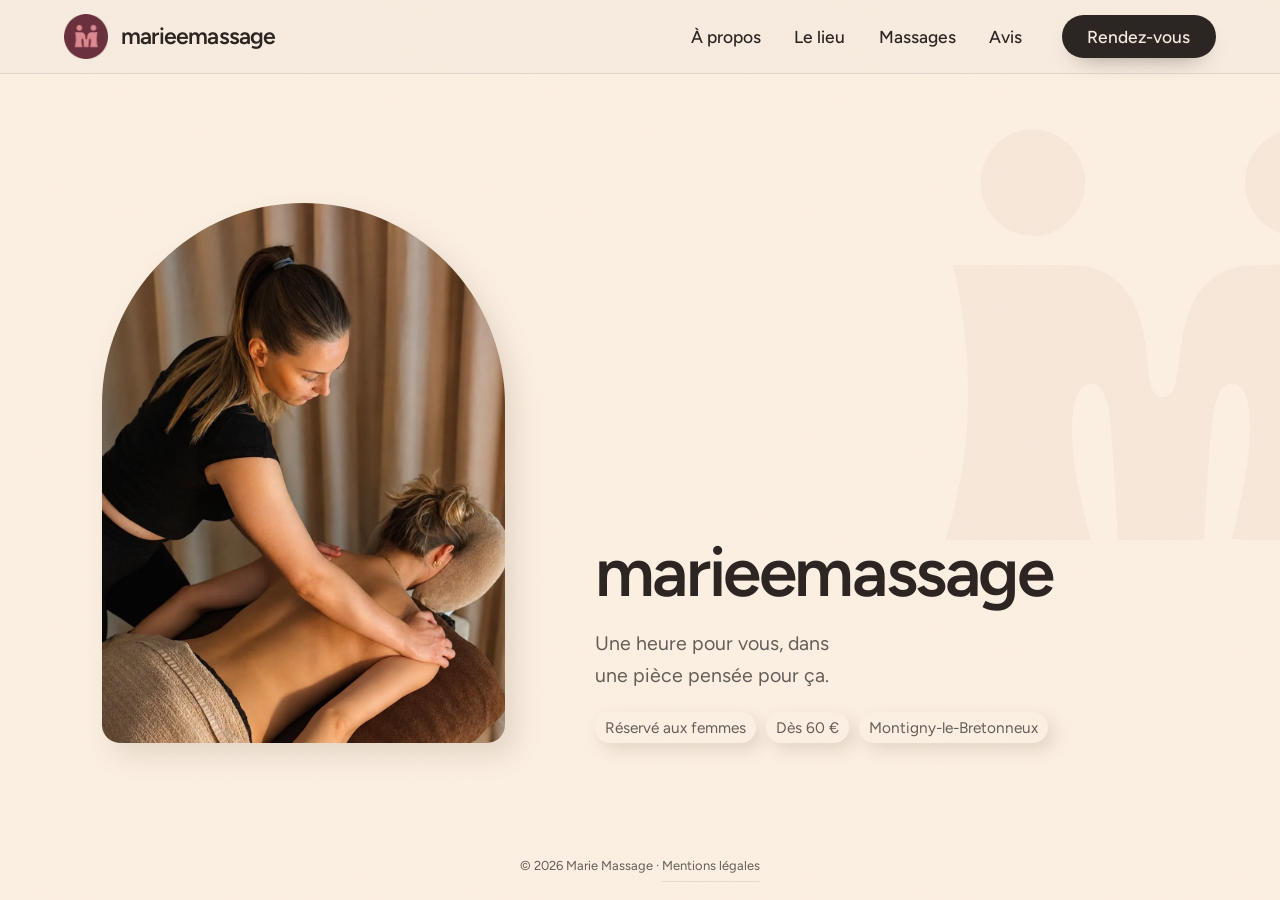
==== index.html @ 1d63ee8c "Avis : le vrai lien Google de Marie, sur la page du QR et le bouton de la page Avis Co-Authored-By: " ====
<!DOCTYPE html>
<html lang="fr">
<head>
  <meta charset="UTF-8">
  <meta name="viewport" content="width=device-width, initial-scale=1.0">
  <title>Marie Massage — Masseuse bien-être à Montigny-le-Bretonneux</title>
  <meta name="description" content="Marie Massage, masseuse bien-être à Montigny-le-Bretonneux, massages réservés aux femmes : kobido, relaxant, madérothérapie, drainage lymphatique. Réservation en ligne ou par message.">
  <link rel="canonical" href="https://sringot.github.io/per-/">

  <!-- Aperçu du lien partagé. L'adresse est réécrite à la publication
       (tools-publier.py, ligne DOMAINE). -->
  <meta property="og:type" content="website">
  <meta property="og:site_name" content="Marie Massage">
  <meta property="og:locale" content="fr_FR">
  <meta property="og:title" content="Marie Massage — Masseuse bien-être à Montigny-le-Bretonneux">
  <meta property="og:description" content="Vous accueillir, vous masser, et vous permettre de décrocher un moment.">
  <meta property="og:url" content="https://sringot.github.io/per-/">
  <meta property="og:image" content="https://sringot.github.io/per-/assets/img/partage.jpg">
  <meta property="og:image:width" content="1200">
  <meta property="og:image:height" content="630">
  <meta name="twitter:card" content="summary_large_image">

  <link rel="icon" href="assets/img/favicon.png" sizes="32x32">
  <link rel="apple-touch-icon" href="assets/img/favicon-180.png">

  <!-- Un seul fichier : Figtree est une police variable, les « trois
       graisses » livrées par Google en étaient trois copies identiques. -->
  <link rel="preload" as="font" type="font/woff2" href="assets/fonts/figtree-400-latin.woff2" crossorigin>

  <link rel="stylesheet" href="assets/css/fonts.css">
  <link rel="stylesheet" href="assets/css/v2.css">

  <script type="application/ld+json">
  {
    "@context": "https://schema.org",
    "@type": "HealthAndBeautyBusiness",
    "name": "Marie Massage",
    "description": "Masseuse bien-être à Montigny-le-Bretonneux, massages réservés aux femmes. Kobido, relaxant, madérothérapie, drainage lymphatique.",
    "url": "https://sringot.github.io/per-/",
    "image": "https://sringot.github.io/per-/assets/img/partage.jpg",
    "telephone": "+33631183481",
    "priceRange": "€€",
    "address": {
      "@type": "PostalAddress",
      "addressLocality": "Montigny-le-Bretonneux",
      "postalCode": "78180",
      "addressCountry": "FR"
    },
    "openingHoursSpecification": [{
      "@type": "OpeningHoursSpecification",
      "dayOfWeek": ["Wednesday", "Saturday"],
      "opens": "11:00",
      "closes": "18:00"
    }],
    "sameAs": ["https://www.instagram.com/marieemassage/"]
  }
  </script>
</head>
<body>

<a class="evitement" href="#bulles">Aller à la navigation</a>

<!-- ============================================================
     L'ACCUEIL — un seul écran, jamais de défilement.
     Une photo, un titre, cinq bulles. Rien d'autre.
     ============================================================ -->
<main class="scene" id="scene">

  <div class="filigrane-fond" aria-hidden="true"><span class="filigrane"></span></div>

  <!-- Le logo officiel, inséré tel quel. Le fichier livré par Marie est un
       carré blanc avec le disque au milieu : tools-logo-officiel.py le
       recadre au disque et le détoure, sinon ses angles se verraient sur le
       socle crème. -->
  <img class="logo" src="assets/img/logo-officiel.webp" alt="" width="200" height="200"
       draggable="false" fetchpriority="high" decoding="async">

  <figure class="portrait">
    <picture>
      <!-- Téléphone debout : la photo prend l'écran entier. On sert la
           découpe déjà au rapport de l'écran, sinon le navigateur rogne les
           côtés d'une image en 3/4 et n'en affiche que 62 % de la largeur —
           433 px pour 1170 pixels d'écran. Le média est le même que celui
           qui déclenche la composition plein écran dans la feuille de style :
           les deux doivent basculer ensemble. -->
      <source media="(max-width:699px) and (orientation:portrait)"
              srcset="assets/img/marie-hero-plein.webp" width="669" height="1448">
      <source media="(max-width:819px)" srcset="assets/img/marie-hero-m.webp" width="700" height="938">
      <img src="assets/img/marie-hero.webp" alt="Marie, penchée sur la table, masse le dos d'une cliente."
           width="1040" height="1394" draggable="false" fetchpriority="high" decoding="async">
    </picture>
  </figure>

  <!-- Sur téléphone, la photo occupe l'écran entier et le texte se pose
       dessus : ce voile en porte la lisibilité. Il est en deux couches —
       un flou qui calme les plis du rideau, puis un dégradé sombre qui
       fait le contraste. Sur grand écran la photo reprend son arche et le
       voile disparaît. -->
  <span class="voile" aria-hidden="true"></span>

  <!-- Le nom et la ligne d'accroche forment un bloc : ils se déplacent
       ensemble d'une composition à l'autre. La navigation, elle, est un
       emplacement de grille à part — sur téléphone elle se range en colonne
       à côté de la photo, sur écran large elle suit le nom. -->
  <div class="mot">

  <h1 class="titre">marieemassage</h1>
  <!-- Une promesse, pas une étiquette de métier : « masseuse bien-être à
       Montigny » disait ce qu'elle est, pas ce qu'on vient y chercher. Le
       métier et la ville n'ont pas disparu — ils sont juste en dessous,
       avec les deux autres faits qui décidaient d'un rendez-vous et qui
       attendaient jusqu'ici derrière un clic. -->
  <p class="accroche">Une heure pour vous, dans une pièce pensée pour ça.</p>
  <!-- Le nom de la commune est insécable : sans cela il se coupe sur son
       trait d'union (« Montigny-le- / Bretonneux »), ce qui se lit mal. -->
  <p class="faits">
    <span>Réservé aux femmes</span>
    <span>Dès 60&nbsp;€</span>
    <span class="insecable">Montigny-le-Bretonneux</span>
  </p>

  </div><!-- /.mot -->


</main>

<!-- ============================================================
     LES PANNEAUX — présents dans la page, révélés au clic.
     Ils restent dans le document pour que les moteurs les lisent ;
     `inert` les retire du clavier et des lecteurs d'écran tant
     qu'ils sont fermés.
     ============================================================ -->

<section class="panneau panneau--texture panneau--clair" id="moi" aria-labelledby="moi-t" inert>
  <button class="fermer" type="button" aria-label="Fermer">
    <svg viewBox="0 0 24 24" aria-hidden="true"><path d="m6 6 12 12M18 6 6 18"/></svg>
  </button>
  <div class="texture-fond" aria-hidden="true"></div>
  <div class="feuille">
    <div class="bloc">
      <p class="sur-titre">À propos</p>
      <h2 id="moi-t">Masser, par plaisir</h2>
    <p class="chapo">
      En parallèle de mon activité principale dans le paramédical, j'ai choisi de
      consacrer une partie de mon temps à quelque chose que j'aime particulièrement&nbsp;:
      masser.
    </p>
    <p>
      L'idée est simple&nbsp;: vous accueillir, vous masser, et vous permettre de
      décrocher un moment.
    </p>

    <p class="moi__reserve">
      <b>Massages réservés aux femmes</b>
      <span>Par une femme, pour les femmes.</span>
    </p>
    </div>

    <!-- Marie au travail. C'est la seule preuve visuelle du site qu'elle
         masse vraiment : le portrait de l'accueil montre qui elle est, pas
         ce qu'elle fait.

         L'adresse est dans `data-src`, pas dans `src` : `loading="lazy"` ne
         suffisait pas. Le panneau est fermé mais il occupe la fenêtre, donc
         le navigateur jugeait les deux images « proches de l'écran » et les
         téléchargeait — 88 Ko à l'ouverture de la page pour du contenu que
         personne n'a demandé. Le script les pose à l'ouverture du panneau. -->
    <ul class="cliches">
      <!-- Essai : le portrait posé est retiré, à la demande de Sébastien, pour
           voir la page avec la seule photo de Marie en séance. Pour le
           remettre, il suffit de rétablir cette ligne avant l'autre :
             <li><img data-src="assets/img/marie-moi.webp" width="620" height="827"
                      decoding="async" alt="Marie, dans sa pièce de massage."></li> -->
      <li><img data-src="assets/img/marie-seance-2.webp" width="620" height="827"
               decoding="async"
               alt="Marie travaille du bout des doigts le long de la colonne vertébrale."></li>
    </ul>


    <div class="bloc">
    <h3 class="bloc-h">Mon parcours</h3>
    <!-- Par ordre chronologique, comme Marie le demande : le métier d'abord,
         puis les formations par date, celle qui vient en dernier.

         Le massage relaxant : « Formation en massage relaxant aux huiles »,
         La Maison du Lotus, certificat daté du 13 juin 2024 (vu sur photo).
         Le drainage : certifié en 2026 par Nathalie Duarte. L'ancienne
         méthode n'est plus nommée nulle part, à la demande de Marie.
    -->
    <!-- Le métier d'abord, en une phrase : il n'a pas de carte, et le poser
         en tête de la liste des massages le mettait au même rang qu'une
         formation. Puis une ligne de temps où chaque formation porte la carte
         du massage qu'elle a ouvert — on comprend d'un coup d'œil qu'à chaque
         soin proposé correspond une formation suivie. -->
    <p class="parcours__metier"><b>Professionnelle du paramédical</b>, c'est mon
      métier au quotidien, et je l'exerce toujours. J'ai souhaité me former
      en plus, afin de vous proposer les massages suivants&nbsp;:</p>
    <ul class="parcours">
      <li><img class="parcours__carte" data-src="assets/img/cartes/relaxant.webp" width="600" height="1067" alt="" decoding="async"><span class="parcours__texte"><b>Massage relaxant</b><span>Aux huiles, certifiée par La Maison du Lotus en 2024</span></span></li>
      <li><img class="parcours__carte" data-src="assets/img/cartes/drainage.webp" width="600" height="1067" alt="" decoding="async"><span class="parcours__texte"><b>Drainage lymphatique</b><span>Certifiée en 2026 par Nathalie Duarte</span></span></li>
      <li><img class="parcours__carte" data-src="assets/img/cartes/kobido.webp" width="600" height="1067" alt="" decoding="async"><span class="parcours__texte"><b>Kobido</b><span>Certifiée par La Maison du Lotus en 2026</span></span></li>
      <li><img class="parcours__carte" data-src="assets/img/cartes/madero.webp" width="600" height="1067" alt="" decoding="async"><span class="parcours__texte"><b>Madérothérapie</b><span>Certifiée par La Maison du Lotus en 2026</span></span></li>
      <li class="parcours--a-venir"><img class="parcours__carte" data-src="assets/img/cartes/deep-tissus.webp" width="600" height="1067" alt="" decoding="async"><span class="parcours__texte"><b>Deep tissus</b><span>Formation prévue début 2027</span></span></li>
    </ul>

    <p class="parcours__ecole">
      La Maison du Lotus est un centre de formation aux massages bien-être
      <b>agréé FFMBE</b>, à Voisins-le-Bretonneux.
    </p>


    </div>

    <div class="bloc">
    <p class="moi__cadre">
      Je ne soigne pas&nbsp;: je détends. Mes massages sont des soins de
      bien-être, ils ne remplacent ni un kinésithérapeute ni un avis médical.
    </p>

    <p class="moi__liens">
      <a href="https://www.instagram.com/marieemassage/" rel="me noopener" target="_blank">
        @marieemassage sur Instagram
      </a>
    </p>
    </div>
  </div>
</section>

<section class="panneau panneau--texture panneau--clair" id="lieu" aria-labelledby="lieu-t" inert>
  <button class="fermer" type="button" aria-label="Fermer">
    <svg viewBox="0 0 24 24" aria-hidden="true"><path d="m6 6 12 12M18 6 6 18"/></svg>
  </button>
  <div class="texture-fond" aria-hidden="true"></div>
  <div class="feuille">
    <div class="bloc">
      <p class="sur-titre">Le lieu</p>
      <h2 id="lieu-t">Une parenthèse<br>hors du temps</h2>
    <p class="chapo">
      J'ai créé une pièce entièrement dédiée aux massages, pensée pour vous
      accueillir dans une atmosphère agréable et chaleureuse.
    </p>
    <!-- Les jours, en étiquette : c'est la question qu'on vient poser en
         ouvrant « Le lieu ». Même forme que « Réservé aux femmes » sur la
         page Moi. Marie masse deux jours par semaine, sur rendez-vous. -->
    <p class="etiquette">
      <b>Le mercredi et le samedi</b>
      <span>De 11&nbsp;h à 18&nbsp;h, sur rendez-vous.</span>
    </p>

    </div>

    <!-- Il n'y a qu'une photographie de la pièce : elle est donc carrée et
         à pleine largeur, plutôt qu'une vignette parmi d'autres — trois
         petits cadres tiennent une série, un seul se noie.

         Elle arrive après le chapô, avant le reste : c'est ce qu'on vient
         voir en ouvrant « Le lieu ».

         `data-src` et non `src` : le panneau est fermé mais occupe la
         fenêtre, et le navigateur téléchargeait les images qu'il croyait
         proches de l'écran. Le script la pose à l'ouverture. -->
    <figure class="piece">
      <img data-src="assets/img/cabinet.webp" width="1080" height="1080"
           decoding="async"
           alt="La pièce de massage : la table dressée de linge, une échelle
                de serviettes, une lampe et des lumières tamisées.">
    </figure>

    <div class="bloc">
    <p class="piece__mot">
      Un petit espace où, pendant une heure, le monde peut bien attendre un peu.
    </p>

    <!-- Les informations pratiques, même forme que « Mon parcours » sur la
         page Moi : un petit titre, puis des lignes séparées d'un filet, un
         intitulé en gras et son détail dessous. Elles étaient en liste nue
         sous une phrase centrée, et les deux ne se parlaient pas.

         Les horaires n'y sont plus : ils sont en étiquette, sous la
         présentation — c'est la première chose qu'on cherche ici. -->
    <p class="sur-titre infos__titre">Sur place</p>
    <ul class="infos">
      <li><b>Montigny-le-Bretonneux (78180)</b><span>Adresse exacte communiquée au <span class="insecable">rendez-vous</span></span></li>
      <li><b>Linge frais à chaque séance</b></li>
      <li><b>Musique &amp; lumière tamisées</b></li>
    </ul>
    </div>
  </div>
</section>

<section class="panneau" id="massages" aria-labelledby="massages-t" inert>
  <button class="fermer" type="button" aria-label="Fermer">
    <svg viewBox="0 0 24 24" aria-hidden="true"><path d="m6 6 12 12M18 6 6 18"/></svg>
  </button>
  <div class="texture-fond" aria-hidden="true"></div>
  <!-- Deux vues dans le même panneau : la planche de cartes, et la fiche
       d'un soin. On passe de l'une à l'autre sans refermer le panneau, et
       la flèche de retour ramène à la planche — c'est le geste d'un
       catalogue, pas celui d'une nouvelle page. -->
  <div class="feuille feuille--soins" data-vue="liste">
    <p class="sur-titre">Les massages</p>
    <h2 id="massages-t">Quatre soins,<br>quatre univers</h2>
    <p class="chapo">
      Parce qu'on n'a pas tous les mêmes envies ni les mêmes besoins, chacun a
      sa façon de prendre soin de vous.
    </p>

    <!-- Les cartes dessinées par Marie : une texture, un monogramme, rien
         d'autre. Le nom est ajouté par-dessus, en blanc, pour qu'il reste
         du texte — lisible par un lecteur d'écran, traduisible, net à toute
         taille. Le détail et le prix sont derrière, et `data-soin` dit quelle
         ligne du tableau les contient : aucun prix n'est écrit deux fois.

         `alt` vide : l'image ne dit rien que le nom écrit dessus ne dise
         déjà. `data-src` et non `src` : le panneau est fermé mais occupe la
         fenêtre, et le navigateur aurait chargé les cinq cartes à l'arrivée
         sur l'accueil. Le script les pose à l'ouverture de Massages. -->
    <ul class="soins">
      <li class="soin soin--kobido">
        <button class="soin__carte" type="button" data-soin="kobido" data-bandeau="assets/img/cartes/kobido-bandeau.webp" aria-label="Kobido — voir le détail et le prix">
          <img class="soin__img" data-src="assets/img/cartes/kobido.webp" width="600" height="1067"
               alt="" decoding="async">
          <span class="soin__nom">Kobido</span>
          <span class="soin__voir" aria-hidden="true">Voir</span>
        </button>
      </li>
      <li class="soin soin--relaxant">
        <button class="soin__carte" type="button" data-soin="relaxant" data-bandeau="assets/img/cartes/relaxant-bandeau.webp" aria-label="Relaxant — voir le détail et le prix">
          <img class="soin__img" data-src="assets/img/cartes/relaxant.webp" width="600" height="1067"
               alt="" decoding="async">
          <span class="soin__nom">Relaxant</span>
          <span class="soin__voir" aria-hidden="true">Voir</span>
        </button>
      </li>
      <li class="soin soin--madero">
        <button class="soin__carte" type="button" data-soin="madero" data-bandeau="assets/img/cartes/madero-bandeau.webp" aria-label="Madéro — voir le détail et le prix">
          <img class="soin__img" data-src="assets/img/cartes/madero.webp" width="600" height="1067"
               alt="" decoding="async">
          <span class="soin__nom">Madéro</span>
          <span class="soin__voir" aria-hidden="true">Voir</span>
        </button>
      </li>
      <li class="soin soin--drainage">
        <button class="soin__carte" type="button" data-soin="drainage" data-bandeau="assets/img/cartes/drainage-bandeau.webp" aria-label="Drainage — voir le détail et le prix">
          <img class="soin__img" data-src="assets/img/cartes/drainage.webp" width="600" height="1067"
               alt="" decoding="async">
          <span class="soin__nom">Drainage</span>
          <span class="soin__voir" aria-hidden="true">Voir</span>
        </button>
      </li>
      <!-- Le deep tissus arrive début 2027 : sa carte est là, grisée, mais
           ce n'est pas un bouton. Il n'a ni prix ni fiche à ouvrir, et un
           élément qui a l'air cliquable sans l'être est pire qu'une absence.
           Le jour où Marie le propose : lui donner la forme des quatre
           autres, et remettre sa ligne dans le tableau des tarifs. -->
      <li class="soin soin--deep-tissus soin--bientot">
        <div class="soin__carte">
          <img class="soin__img" data-src="assets/img/cartes/deep-tissus.webp" width="600" height="1067"
               alt="" decoding="async">
          <span class="soin__nom">Deep tissus</span>
          <span class="soin__voir">Bientôt</span>
        </div>
      </li>
    </ul>
  </div>

  <!-- Le tableau des tarifs n'est plus affiché : la fiche tarifs a été
       retirée de la page Massages. Il reste dans la page, caché, parce qu'il
       est la **source** des prix : chaque fiche de soin recopie les siens de
       sa ligne. Un tarif se change donc toujours ici, et nulle part ailleurs. -->
  <div class="tarifs-source" hidden>
      <!-- Le bloc des tarifs est un enfant à part de la feuille : celle-ci
           borne ses paragraphes à une longueur de ligne lisible, et le tableau
           s'y retrouvait à l'étroit — « 1 h 30 » et « 90 € » passaient à la
           ligne l'un sous l'autre. -->
      <div class="tarifs">
      <h3 class="bloc-h" id="tarifs-t">Les tarifs</h3>
      <!-- Le tableau plutôt que le dos des cartes : on lit des prix côte à
           côte, pas un par un. En retourner cinq pour en comparer deux, c'était
           demander de retenir un chiffre en changeant d'écran. -->
      <div class="tableau">
        <table aria-labelledby="tarifs-t">
          <thead>
            <tr>
              <th scope="col">Soin</th>
              <th scope="col">La séance</th>
              <th scope="col">En forfait</th>
            </tr>
          </thead>
          <tbody>
        <tr class="soin--kobido">
          <th scope="row"><span class="t-soin"><span class="t-soin__mot">Kobido<em class="t-soin__quoi">Lifting japonais du visage</em></span></span></th>
          <td data-col="La séance"><span class="t-l"><span class="t-l__nom">1 h</span><b class="t-l__prix">60&nbsp;€</b></span></td>
          <td data-col="En forfait"><span class="t-l t-l--vide">Pas de forfait</span></td>
        </tr>
        <!-- Descriptions écrites par Marie (septembre 2026), resserrées pour
             tenir dans la fiche. Le texte complet du drainage citait des
             effets sur la santé (immunité, fertilité, lipœdème, suites
             d'opération…) : retirés tant que ce n'est pas validé — un soin de
             bien-être ne peut pas les revendiquer. -->
        <tr class="t-desc soin--kobido" id="d-kobido" hidden>
          <td colspan="3">Inspiré du massage traditionnel japonais : des gestes rythmés, précis et enveloppants, à l'huile d'abricot, sur le visage, le cou et la nuque. Pour délasser les traits, faire du bien à la peau et s'offrir un vrai moment de détente.</td>
        </tr>
        <tr class="soin--relaxant">
          <th scope="row"><span class="t-soin"><span class="t-soin__mot">Relaxant<em class="t-soin__quoi">Massage corps complet</em></span></span></th>
          <td data-col="La séance"><span class="t-l"><span class="t-l__nom">1 h</span><b class="t-l__prix">60&nbsp;€</b></span><span class="t-l"><span class="t-l__nom">1 h 30</span><b class="t-l__prix">90&nbsp;€</b></span></td>
          <td data-col="En forfait"><span class="t-l" data-unite="60" data-lot="3" data-prix="150"><span class="t-l__nom">3&nbsp;séances&nbsp;de&nbsp;1&nbsp;h</span><b class="t-l__prix">150&nbsp;€</b><em class="t-avant"></em></span><span class="t-l" data-unite="90" data-lot="3" data-prix="240"><span class="t-l__nom">3&nbsp;séances&nbsp;de&nbsp;1&nbsp;h&nbsp;30</span><b class="t-l__prix">240&nbsp;€</b><em class="t-avant"></em></span></td>
        </tr>
        <tr class="t-desc soin--relaxant" id="d-relaxant" hidden>
          <td colspan="3">Un massage complet, du crâne aux orteils, pour lâcher prise et se détendre en profondeur. À l'huile de sésame, en mouvements lents et enveloppants, il s'adapte à vous : la pression se règle selon votre envie, plus douce ou plus appuyée.</td>
        </tr>
        <!-- Le deep tissus est retiré du tableau à la demande de Marie : la
             formation est prévue pour début 2027, elle ne le pratique pas
             encore. Sa ligne reste dans « Mon parcours », où elle annonce la
             formation à venir sans l'offrir à la réservation. Les deux lignes
             supprimées ici (le soin et sa description) sont à reprendre telles
             quelles le jour où elle le proposera. -->
        <tr class="soin--madero">
          <th scope="row"><span class="t-soin"><span class="t-soin__mot">Madéro<em class="t-soin__quoi">Soin corps remodelant</em></span></span></th>
          <td data-col="La séance"><span class="t-l"><span class="t-l__nom">1 h</span><b class="t-l__prix">70&nbsp;€</b></span></td>
          <td data-col="En forfait"><span class="t-l" data-unite="70" data-lot="5" data-prix="300"><span class="t-l__nom">5&nbsp;séances</span><b class="t-l__prix">300&nbsp;€</b><em class="t-avant"></em></span></td>
        </tr>
        <tr class="t-desc soin--madero" id="d-madero" hidden>
          <td colspan="3">Un massage aux outils en bois, dont les formes s'adaptent à chaque zone du corps. Un travail en surface, pour s'occuper de la cellulite et de la silhouette sans agresser la peau, avec une pression adaptée à votre corps.</td>
        </tr>
        <tr class="soin--drainage">
          <th scope="row"><span class="t-soin"><span class="t-soin__mot">Drainage lymphatique<em class="t-soin__quoi">Jambes légères, circulation relancée</em></span></span></th>
          <td data-col="La séance"><span class="t-l"><span class="t-l__nom">1 h</span><b class="t-l__prix">100&nbsp;€</b></span></td>
          <td data-col="En forfait"><span class="t-l" data-unite="100" data-lot="5" data-prix="450"><span class="t-l__nom">5&nbsp;séances</span><b class="t-l__prix">450&nbsp;€</b><em class="t-avant"></em></span></td>
        </tr>
        <tr class="t-desc soin--drainage" id="d-drainage" hidden>
          <td colspan="3">Un massage rythmé et précis, qui accompagne la circulation de la lymphe. Une formation qui m'a marquée : j'en ressors convaincue que le drainage lymphatique est un vrai allié. Soin de bien-être, qui ne remplace pas un suivi médical.</td>
        </tr>
          </tbody>
        </table>
      </div>
      <p class="tableau__note">Un forfait s'applique au soin choisi&nbsp;; le tarif indiqué couvre l'ensemble des séances.</p>

      </div><!-- /.tarifs -->
  </div>
  <!-- La fiche d'un soin. Une seule pour les quatre : son contenu est
       recopié depuis la ligne du tableau au moment où l'on touche une carte
       — le nom, le sous-titre, la description et les prix n'existent donc
       qu'à un seul endroit dans la page. Changer un tarif dans le tableau
       change la fiche, sans que personne ait à y penser. -->
  <article class="fiche" id="fiche" aria-labelledby="fiche-nom" hidden>
    <button class="fiche__retour" type="button">
      <svg viewBox="0 0 24 24" aria-hidden="true"><path d="M15 5 8 12l7 7"/></svg>
      <span>Tous les massages</span>
    </button>
    <!-- La carte du soin, recadrée en bandeau autour du monogramme. Son
         adresse est posée par le script, au moment où l'on touche la carte :
         une seule fiche sert les quatre soins. -->
    <div class="fiche__blason">
      <img class="fiche__img" alt="" width="900" height="506" decoding="async">
    </div>
    <h3 class="fiche__nom" id="fiche-nom"></h3>
    <p class="fiche__sous"></p>
    <p class="fiche__desc"></p>
    <div class="fiche__prix"></div>
    <button class="fiche__autres" type="button">Voir les autres massages</button>
  </article>
</section>

<section class="panneau panneau--texture panneau--clair" id="avis" aria-labelledby="avis-t" inert>
  <button class="fermer" type="button" aria-label="Fermer">
    <svg viewBox="0 0 24 24" aria-hidden="true"><path d="m6 6 12 12M18 6 6 18"/></svg>
  </button>
  <div class="texture-fond" aria-hidden="true"></div>
  <div class="feuille">
    <div class="bloc">
      <p class="sur-titre">Retours clientes</p>
      <h2 id="avis-t">Elles en parlent<br>mieux que moi</h2>

    <!-- Le résumé, sur le modèle de celui de Google : la répartition des
         notes à gauche, la moyenne à droite. Rien n'y est écrit en dur :
         les barres, la moyenne, les étoiles et le nombre se calculent à
         partir des `data-note` de la liste. Pour un nouvel avis, ajouter un
         <li data-note="…"> suffit. -->
    <div class="resume">
      <p class="resume__titre">Résumé des avis <small>Google et Treatwell</small></p>
      <ol class="resume__barres">
        <li><span class="resume__n" aria-hidden="true">5</span><span class="resume__barre" aria-hidden="true"><span data-etoiles="5"></span></span><span class="lecteur"><span data-compte="5">0</span> avis à 5 étoiles</span></li>
        <li><span class="resume__n" aria-hidden="true">4</span><span class="resume__barre" aria-hidden="true"><span data-etoiles="4"></span></span><span class="lecteur"><span data-compte="4">0</span> avis à 4 étoiles</span></li>
        <li><span class="resume__n" aria-hidden="true">3</span><span class="resume__barre" aria-hidden="true"><span data-etoiles="3"></span></span><span class="lecteur"><span data-compte="3">0</span> avis à 3 étoiles</span></li>
        <li><span class="resume__n" aria-hidden="true">2</span><span class="resume__barre" aria-hidden="true"><span data-etoiles="2"></span></span><span class="lecteur"><span data-compte="2">0</span> avis à 2 étoiles</span></li>
        <li><span class="resume__n" aria-hidden="true">1</span><span class="resume__barre" aria-hidden="true"><span data-etoiles="1"></span></span><span class="lecteur"><span data-compte="1">0</span> avis à 1 étoile</span></li>
      </ol>
      <p class="resume__note">
        <b id="note-moy">—</b>
        <span class="resume__etoiles" id="note-etoiles" aria-hidden="true"></span>
        <small>(<span id="note-nb">—</span><span class="lecteur"> avis</span>)</small>
      </p>
    </div>
    <!-- Exigée par le Code de la consommation (art. L111-7-2) pour qui
         affiche des avis : dire d'où ils viennent et comment ils sont
         choisis. -->
    <p class="avis__source">Avis de clientes recopiés mot pour mot depuis Google et Treatwell.</p>
    <!-- Même lien que la page du QR code (avis/index.html). -->
    <a class="lien-fort avis__laisser" href="https://share.google/up5Emft9bBYpCt2On"
       target="_blank" rel="noopener">Laisser un avis sur Google</a>
    </div>

    <!-- Les avis de Google et de Treatwell, recopiés mot pour mot, fautes
         comprises : un avis corrigé n'est plus tout à fait celui de la
         cliente. Seules les apostrophes sont typographiques. Le nom est réduit
         à son initiale ; Treatwell n'en donne pas. L'avis de Hanne B. est
         coupé là où Google le coupe (« Plus ») : à compléter si on a la
         suite. Dans celui de Monthe, le nom d'une méthode que Marie ne
         mentionne plus est retiré, et la coupure marquée « […] ». Treatwell en a d'autres (« Voir plus d'avis ») : à ajouter
         au même format. -->
    <ul class="avis" id="avis-liste">
      <li data-note="5">
        <span class="avis__etoiles" role="img" aria-label="5 étoiles sur 5">★★★★★</span>
        <q>Marie est une masseuse exceptionnelle, empathique et bienveillante, elle nous enveloppe d’un toucher à la fois relaxant et réconfortant. Je recommande à 200 %<br>Personnellement je l’ai adopté 💗</q>
        <cite><b>Catherine T.</b> · sur Google</cite>
      </li>
      <li data-note="5">
        <span class="avis__etoiles" role="img" aria-label="5 étoiles sur 5">★★★★★</span>
        <q>Grand merci à Marie, un massage au top ! 1h30 de bonheur. Professionnelle et bienveillante, elle veille à tout pour que vous passiez un agréable moment. N’hésitez pas vous ne serez pas déçu.</q>
        <cite><b>Marjorie</b> · Massage relaxant · sur Treatwell</cite>
      </li>
      <li data-note="5">
        <span class="avis__etoiles" role="img" aria-label="5 étoiles sur 5">★★★★★</span>
        <q>Première fois chez Marie et je ne regrette pas ! Marie est accueillante et tres gentille, ambiance agréable et table de massage chauffante (parfait pour l’hiver qui arrive !). Massage Kobido sensationnel que je recommande vivement, axé aussi sur la détente que j’ai vraiment apprécié 😊 Bref j y retournerai et je recommande à 100%</q>
        <cite><b>Alexandra</b> · Kobido · sur Treatwell</cite>
      </li>
      <li data-note="5">
        <span class="avis__etoiles" role="img" aria-label="5 étoiles sur 5">★★★★★</span>
        <q>Je fais des massages chez Marie depuis un an, c’est un plaisir que je m’octroie, un moment de détente pour moi. Marie sait me soulager aux endroits nécessaires, chaque séance est différente, personnalisée, j’en sors sur un petit nuage […]</q>
        <cite><b>Hanne B.</b> · sur Google</cite>
      </li>
      <li data-note="5">
        <span class="avis__etoiles" role="img" aria-label="5 étoiles sur 5">★★★★★</span>
        <q>J’ai pris rendez vous car je fais pas mal de rétention d’eau. Marie a su m’expliquer les bienfaits de sa méthode […] Je ne connaissais que la méthode Renatta et j’ai été agréablement surprise du résultats sur mes jambes. Merci Marie, à très vite</q>
        <cite><b>Monthe</b> · Drainage lymphatique · sur Treatwell</cite>
      </li>
      <li data-note="5">
        <span class="avis__etoiles" role="img" aria-label="5 étoiles sur 5">★★★★★</span>
        <q>Merci Marie pour ce massage relaxant et cet accueil chaleureux. Super moment de bien-être, je reviendrai sans hésiter !</q>
        <cite><b>Pauline T.</b> · sur Google</cite>
      </li>
      <li data-note="5">
        <span class="avis__etoiles" role="img" aria-label="5 étoiles sur 5">★★★★★</span>
        <q>Ma fille a adoré le massage et est ressortie apaisée, toute zen Marie est toujours aussi attentionnée Allez y !!!</q>
        <cite><b>Alexandra</b> · Massage du dos, des épaules et du cou · sur Treatwell</cite>
      </li>
      <li data-note="5">
        <span class="avis__etoiles" role="img" aria-label="5 étoiles sur 5">★★★★★</span>
        <q>Première fois que Marie me masse et franchement 10/10 je vous conseille de tester ! en tt cas pour ma part je reviendrais</q>
        <cite><b>Audrey C.</b> · sur Google</cite>
      </li>
      <li data-note="5">
        <span class="avis__etoiles" role="img" aria-label="5 étoiles sur 5">★★★★★</span>
        <q>Toujours aussi bien accueillie par Marie qui est très à l’écoute et bienveillante. Deuxième soin Kobido 😊, toujours aussi agréable ! Le massage du dos était top ! Je suis arrivée avec de douloureuses contractures du au stress et Marie a fait des miracles 🤩</q>
        <cite><b>Alexandra</b> · Kobido · sur Treatwell</cite>
      </li>
    </ul>
  </div>
</section>

<section class="panneau panneau--texture panneau--clair" id="rdv" aria-labelledby="rdv-t" inert>
  <button class="fermer" type="button" aria-label="Fermer">
    <svg viewBox="0 0 24 24" aria-hidden="true"><path d="m6 6 12 12M18 6 6 18"/></svg>
  </button>
  <div class="texture-fond" aria-hidden="true"></div>
  <div class="feuille feuille--rdv">
    <div class="bloc">
      <p class="sur-titre">Rendez-vous</p>
      <h2 id="rdv-t">Réserver,<br>en trois temps</h2>
    </div>

    <!-- Les trois temps d'une réservation, sur une ligne comme le parcours de
         la page Moi : quelqu'un qui découvre Marie sait ce qui l'attend avant
         d'avoir à choisir un bouton. Les boutons viennent ensuite, ensemble. -->
    <ol class="etapes">
      <li>
        <span class="etapes__n" aria-hidden="true">1</span>
        <span class="etapes__texte"><b>Choisissez votre massage</b>
          <span>Kobido, relaxant, madéro ou drainage.
            <a class="lien-fort" href="#massages" data-rubrique="massages">Voir les massages</a></span></span>
      </li>
      <li>
        <span class="etapes__n" aria-hidden="true">2</span>
        <span class="etapes__texte"><b>Prenez votre créneau</b>
          <span>Le mercredi ou le samedi, entre <span class="insecable">11&nbsp;h et 18&nbsp;h</span>&nbsp;: en ligne, ou par message.</span></span>
      </li>
      <li>
        <span class="etapes__n" aria-hidden="true">3</span>
        <span class="etapes__texte"><b>Recevez l'adresse</b>
          <span>À Montigny-le-Bretonneux&nbsp;: l'adresse exacte vous est communiquée au <span class="insecable">rendez-vous</span>.</span></span>
      </li>
    </ol>

    <!-- Deux boutons, comme demandé : réserver en ligne et envoyer un
         message. Le numéro reste écrit en dessous, pour qui veut appeler. -->
    <div class="reserver">
      <!-- Lien fourni par Marie. `target="_blank"` : le planning Treatwell
           est un parcours de réservation à lui seul, on ne quitte pas le
           site en plein milieu pour y entrer. `rel="noopener"` va avec. -->
      <a class="reserver__btn reserver__btn--plein" href="https://widget.treatwell.fr/salon/marieemassge/"
         target="_blank" rel="noopener">Réserver en ligne
        <svg viewBox="0 0 24 24" aria-hidden="true"><path d="M7 17 17 7M9 7h8v8"/></svg></a>
      <a class="reserver__btn" href="sms:+33631183481" data-secours="secours-sms">Envoyer un message</a>
      <!-- Si l'appareil n'ouvre pas les messages — un ordinateur, l'aperçu
           d'une application qui bloque ces liens —, le bouton ne doit pas
           avoir l'air cassé : le numéro apparaît ici, prêt à copier. -->
      <p class="reserver__secours" id="secours-sms" role="status" hidden>
        Les messages ne se sont pas ouverts sur cet appareil. Écrivez au
        <b>06&nbsp;31&nbsp;18&nbsp;34&nbsp;81</b>
        <button class="reserver__copier" type="button" data-copie="06 31 18 34 81">Copier le numéro</button>
      </p>
      <!-- Formulée à la première personne, comme Marie l'a demandée : ce
           n'est pas un horaire d'ouverture mais le moment où elle répond.
           L'adresse contact@mariemassage.fr reste retirée : Marie ne l'a pas
           reconnue, et une boîte que personne ne relève avale les messages. -->
      <p class="reserver__mot">Au <a href="tel:+33631183481">06&nbsp;31&nbsp;18&nbsp;34&nbsp;81</a>,
        je réponds dès que je suis disponible.
        Et sur Instagram, <a class="lien-fort" href="https://www.instagram.com/marieemassage/"
        target="_blank" rel="noopener">@marieemassage</a>.</p>
    </div>
  </div>
</section>

<!-- La distinction entre soin de bien-être et acte de kinésithérapie n'a
     pas disparu du site : elle est écrite en entier dans les mentions
     légales, dont le lien est juste ici. Elle a seulement quitté l'accueil,
     où elle pesait deux lignes sous les bulles. -->
<!-- ============================================================
     LA BARRE DE NAVIGATION

     Elle est **hors de `.scene`** à dessein. L'ouverture d'un panneau rend
     le fond inerte — c'est ce qui empêche la tabulation d'en sortir — et la
     barre, qui vivait dedans, devenait injoignable avec lui : il fallait
     refermer pour changer de rubrique. Posée ici, elle reste au-dessus des
     panneaux et disponible à toute profondeur.
     ============================================================ -->
<nav class="bulles" id="bulles" aria-label="Navigation principale">
  <!-- La marque, pour la barre d'ordinateur seulement : sur téléphone la
       barre n'est que des bulles, et le logo est déjà en tête de l'accueil.
       Elle ramène à l'accueil — depuis une rubrique, elle la referme. -->
  <a class="entete__marque" href="./" aria-label="marieemassage, accueil">
    <img src="assets/img/logo-officiel.webp" alt="" width="200" height="200" decoding="async">
    <span aria-hidden="true">marieemassage</span>
  </a>

  <button class="bulle" type="button" data-ouvre="moi" aria-expanded="false" aria-controls="moi">
    <span class="bulle__rond">
      <svg viewBox="0 0 24 24" aria-hidden="true"><circle cx="12" cy="8.4" r="3.9"/><path d="M4.6 20.2a7.4 7.4 0 0 1 14.8 0"/></svg>
    </span>
    <span class="bulle__nom">À propos</span>
  </button>

  <button class="bulle" type="button" data-ouvre="lieu" aria-expanded="false" aria-controls="lieu">
    <span class="bulle__rond">
      <svg viewBox="0 0 24 24" aria-hidden="true"><path d="M4 20V9.6L12 4l8 5.6V20"/><path d="M9.4 20v-5.4h5.2V20"/></svg>
    </span>
    <span class="bulle__nom">Le lieu</span>
  </button>

  <button class="bulle" type="button" data-ouvre="massages" aria-expanded="false" aria-controls="massages">
    <span class="bulle__rond">
      <svg viewBox="0 0 24 24" aria-hidden="true"><path d="M8.6 13.4V5.6a1.6 1.6 0 0 1 3.2 0v5.2"/><path d="M11.8 10.4V6.4a1.6 1.6 0 0 1 3.2 0v4.4"/><path d="M15 10.8V8.2a1.5 1.5 0 0 1 3 0v6.2a5.6 5.6 0 0 1-5.6 5.6H11a5 5 0 0 1-4.3-2.5L5 14.7a1.5 1.5 0 0 1 2.4-1.8Z"/></svg>
    </span>
    <span class="bulle__nom">Massages</span>
  </button>

  <button class="bulle" type="button" data-ouvre="avis" aria-expanded="false" aria-controls="avis">
    <span class="bulle__rond">
      <svg viewBox="0 0 24 24" aria-hidden="true"><path d="m12 4 2.5 5 5.5.8-4 3.9.9 5.5-4.9-2.6-4.9 2.6.9-5.5-4-3.9L9.5 9Z"/></svg>
    </span>
    <span class="bulle__nom">Avis</span>
  </button>

  <button class="bulle" type="button" data-ouvre="rdv" aria-expanded="false" aria-controls="rdv">
    <span class="bulle__rond">
      <svg viewBox="0 0 24 24" aria-hidden="true"><path d="M6 4h3l2 5-2.4 1.4a12 12 0 0 0 5 5L15 13l5 2v3a2 2 0 0 1-2.2 2A16 16 0 0 1 4 6.2 2 2 0 0 1 6 4Z"/></svg>
    </span>
    <span class="bulle__nom">Rendez-vous</span>
  </button>

</nav>

<footer class="pied">
  <p>© <span id="annee">2026</span> Marie Massage · <a href="mentions-legales.html">Mentions légales</a></p>
</footer>

<script src="assets/js/v2.js"></script>
</body>
</html>
---- assets/css/fonts.css ----
/* Figtree, auto-hébergée.

   Les fichiers 400/500/600 livrés par Google Fonts sont **le même fichier**
   (md5 identiques) : c'est une police variable, pas trois coupes statiques.
   Déclarées séparément, elles se téléchargeaient trois fois — 60 Ko pour
   20 Ko utiles, et la graisse 500 des libellés de bulles arrivait en retard
   faute d'être préchargée. Une seule déclaration couvrant 400 à 600 suffit. */
@font-face{
  font-family:'Figtree';
  font-style:normal;
  font-weight:400 600;
  font-display:swap;
  src:url('../fonts/figtree-400-latin.woff2') format('woff2');
  unicode-range:U+0000-00FF,U+0131,U+0152-0153,U+02BB-02BC,U+02C6,U+02DA,U+02DC,
                U+0304,U+0308,U+0329,U+2000-206F,U+2074,U+20AC,U+2122,U+2191,
                U+2193,U+2212,U+2215,U+FEFF,U+FFFD;
}

/* Le sous-ensemble « latin étendu » a été retiré : aucun caractère de la
   page n'en relève, tout le français tient dans le premier. Il était
   pourtant téléchargé — trois diacritiques combinantes appartiennent aux
   deux plages, ce qui suffisait à le déclencher : 10 Ko et une requête
   pour zéro glyphe rendu. */
---- assets/css/v2.css ----
/* =========================================================
   MARIE MASSAGE — V2 « bulles »

   Un seul écran, jamais de défilement à l'accueil : une photo,
   un titre, cinq bulles. Le contenu vit dans des panneaux qui
   s'ouvrent depuis la bulle qu'on touche — la bulle grandit
   jusqu'à remplir l'écran.

   Même charte que la V1 : Figtree, socle crème, relief doux — l'accent
   est le bordeaux du logo de Marie.
   ========================================================= */

/* ---------- 1. VARIABLES ---------- */
:root{
  /* L'accent du site est celui du logo officiel de Marie : le bordeaux de
     son disque, relevé sur le fichier. Il a remplacé l'ocre, qui ne venait
     de nulle part dans son identité. La variable ne dit plus une teinte
     mais un rôle — la prochaine fois qu'elle change, son nom reste vrai. */
  --accent:     #6A2F3C;
  --accent-d:   #4B212B;
  /* Le socle est **relevé sur l'image de fond** (sa teinte médiane), et non
     choisi à part : tout le langage de relief repose sur des surfaces qui
     partagent la couleur du fond. Resté au crème d'avant, plus gris que
     l'image, chaque bulle se détachait comme un disque gris posé dessus au
     lieu d'être creusée dans la page. */
  --card:       #FCF0E2;
  --ink:        #2A2320;
  --ink-soft:   #635D57;
  --line:       rgba(42,35,32,.10);
  --white:      #FFF;

  /* La lumière du relief doux est éteinte : elle faisait un halo blanc
     autour de tout ce qui passait sur une image ou sur une page en couleur
     — les bulles, les photos, les avis, les boutons. Le jeton reste, les
     ombres qui l'emploient n'en gardent que la moitié sombre. */
  --nm-light:   rgba(255,255,255,0);
  --nm-dark:    rgba(122,104,84,.18);
  --nm-out:     -5px -5px 12px var(--nm-light), 6px 7px 16px var(--nm-dark);
  --nm-out-lg:  -8px -8px 20px var(--nm-light), 10px 12px 26px var(--nm-dark);
  --nm-in:      inset -3px -3px 8px var(--nm-light), inset 4px 4px 9px var(--nm-dark);
  /* Les bulles n'ont que la moitié sombre du relief : sans lumière blanche,
     pas de halo quand elles passent sur une image. */
  --bulle-ombre:       0 6px 14px -4px rgba(42,35,32,.24);
  --bulle-ombre-haute: 0 12px 22px -6px rgba(42,35,32,.28);
  --bulle-creux:       inset 0 2px 7px rgba(42,35,32,.22);

  /* Le bruit du grain du papier, généré par le navigateur. */
  --grain: url("data:image/svg+xml,%3Csvg xmlns='http://www.w3.org/2000/svg' width='220' height='220'%3E%3Cfilter id='g'%3E%3CfeTurbulence type='fractalNoise' baseFrequency='.86' numOctaves='3'/%3E%3C/filter%3E%3Crect width='100%25' height='100%25' filter='url(%23g)'/%3E%3C/svg%3E");

  /* La police des grands titres. Figtree en attendant « 8 », la police des
     posts de Marie : le jour où son projet Adobe Fonts existe, c'est cette
     seule ligne qui change. */
  --police-titre: 'Figtree', system-ui, -apple-system, 'Segoe UI', sans-serif;


  --r-lg:       26px;

  /* Une couleur par rubrique, tirée des cartes de soins. Deux valeurs
     pour chacune : `-i` pour les tracés (icônes, filets — 3:1 suffit)
     et `-t` pour le petit texte (4,5:1). Les tons bruts des cartes sont
     trop pâles sur le socle crème : la sauge y tombe à 2:1, le jaune à
     1,1:1. Ils sont donc foncés juste ce qu'il faut, par le même calcul
     que celui des cartes — la teinte reste reconnaissable.

     Les valeurs `-t` sont calculées non pas sur le crème nu mais sur le
     **crème lavé de 13 % de la teinte**, celui du haut des panneaux : le
     lavis assombrit le fond, et trois d'entre elles y retombaient à
     4,1-4,2:1. */
  /* Une troisième valeur par rubrique, `-h` : l'encre d'un titre de section.
     Les bandeaux sont lavés de 20 % de la teinte, plus foncés que les 13 %
     sur lesquels les valeurs `-t` avaient été calculées — quatre d'entre
     elles y retombaient à 3,8-4,2:1. Celles-ci sont relevées par le même
     calcul, sur le fond réel du bandeau. */
  --moi-i:      #A47864;  --moi-t:      #805E4E;  --moi-h:      #79594A;
  --lieu-i:     #898D7F;  --lieu-t:     #67695F;  --lieu-h:      #606359;   /* sauge     */
  --massages-i: #988968;  --massages-t: #786C52;  --massages-h:      #6A6049;   /* jaune     */
  --avis-i:     #B37D79;  --avis-t:     #875E5B;  --avis-h:      #7D5855;   /* rose      */
  --rdv-i:      #6A2F3C;  --rdv-t:      #6A2F3C;  --rdv-h:      #6A2F3C;   /* bordeaux  */

  /* Le filigrane des panneaux. Une seule teinte pour les cinq, à dessein :
     c'est le même fond partout, pas un accord par rubrique. */
  --filigrane:  #A47864;

  --ease:       cubic-bezier(.22,.68,.28,1);
  --ease-out:   cubic-bezier(.16,1,.3,1);
  --pad:        clamp(1.1rem,4vw,3rem);
}

/* ---------- 2. SOCLE ---------- */
*,*::before,*::after{ box-sizing:border-box; }
*{ margin:0; padding:0; }

html{
  -webkit-text-size-adjust:100%;
  background:var(--card);
}
/* L'accueil tient dans un écran — mais par sa mise en page, pas par un
   verrou. `overflow:hidden` sur `html` a été retiré : à 200 % de zoom, ou
   avec une police système à 24 px, la composition dépasse la fenêtre et
   le verrou rendait alors les bulles et le pied de page **inatteignables**,
   ni au doigt ni au clavier. Aux tailles normales rien ne défile de toute
   façon, la page tenant exactement dans la fenêtre — vérifié de 280 × 653
   à 1920 × 1080. */
body{
  font-family:'Figtree',system-ui,-apple-system,'Segoe UI',sans-serif;
  font-size:clamp(.94rem,.35vw + .86rem,1rem);
  line-height:1.6;
  color:var(--ink);
  background:var(--card);
  -webkit-font-smoothing:antialiased;
  min-height:100svh;
  display:flex; flex-direction:column;
}
img{ display:block; max-width:100%; }
button{ background:none; border:0; font:inherit; color:inherit; cursor:pointer; }
a{ color:inherit; text-decoration:none; }
ul{ list-style:none; }

/* Confort au toucher : pas de délai de double-appui, pas de voile gris. */
a, button{ touch-action:manipulation; -webkit-tap-highlight-color:transparent; }
img{ -webkit-user-drag:none; user-select:none; pointer-events:none; }

/* --- Le grain ---
   Le socle crème est un aplat, et un aplat se lit comme une couleur, pas
   comme une matière. Un grain très fin par-dessus tout le site — 3,5 % —
   suffit à le faire passer pour du papier. On ne le voit pas ; on voit
   qu'il manque quand on l'enlève.

   Le bruit est généré par le navigateur (`feTurbulence`) plutôt que servi
   en image : 300 octets au lieu de plusieurs dizaines de kilo-octets, et
   aucun motif qui se répète. */
body::after{
  content:''; position:fixed; inset:0; z-index:999;
  pointer-events:none; opacity:.035;
  background-image:var(--grain);
}

.evitement{
  position:fixed; top:.6rem; left:.6rem; z-index:99;
  background:var(--accent); color:var(--white);
  padding:.7rem 1.1rem; border-radius:999px; min-height:44px;
  display:inline-flex; align-items:center;
  transform:translateY(-200%); transition:transform .3s var(--ease);
}
.evitement:focus{ transform:none; }
:focus-visible{ outline:2.5px solid var(--accent); outline-offset:4px; border-radius:6px; }
/* Après un appui au doigt ou à la souris, pas d'anneau — même quand c'est
   le script qui a posé le focus. Voir la note de v2.js : les moteurs ne
   s'accordent pas sur ce cas, et sur iOS l'anneau restait affiché après
   avoir simplement touché un bouton. Le lien d'évitement fait exception :
   il n'existe que pour le clavier. */
[data-pointeur] :focus-visible:not(.evitement){ outline:none; }

/* ---------- 3. L'ACCUEIL ----------
   Composition décentrée : la photo se pose à gauche, le nom et les bulles
   la suivent. Sur téléphone la colonne unique reste calée à gauche plutôt
   que centrée — c'est le même déséquilibre voulu, dans un format étroit. */
.scene{
  flex:1;
  /* Téléphone : la photo prend la largeur, les bulles se rangent en
     colonne contre elle. C'est ce qui la fait grandir — la bande droite
     restait vide, et la photo était bornée par la hauteur pour ne pas
     pousser les bulles hors de l'écran. */
  display:grid;
  grid-template-columns:minmax(0,1fr) auto;
  grid-template-areas:
    "logo  logo"
    "photo photo"
    "mot   mot";
  align-content:center; justify-items:start;
  column-gap:clamp(.7rem,3vw,1.2rem);
  row-gap:clamp(.6rem,1.8vh,1.2rem);
  padding:clamp(1rem,3vh,2rem) var(--pad);
  text-align:left;
  position:relative;
  width:100%; max-width:1180px; margin-inline:auto;
}
.logo    { grid-area:logo; }
.portrait{ grid-area:photo; }
.mot     { grid-area:mot; }
.mot{
  display:flex; flex-direction:column; align-items:flex-start;
  gap:clamp(.3rem,1vh,.6rem);
  min-width:0;
}

/* --- Le fond de l'accueil ---
   Le même filigrane que les panneaux, à la même place et à la même teinte :
   l'accueil et les rubriques doivent partager un fond, pas se ressembler.

   Il remplace l'image de fond de la V2 — un dégradé crème de 6 Ko portant
   l'ancien pictogramme. Le masque fait un kilo-octet, reste net à toutes les
   tailles et sa couleur se règle depuis le CSS ; l'image imposait la sienne.
   `tools-fond.py` et les deux `fond*.webp` ne servent donc plus.

   Fixé à la fenêtre plutôt que posé dans la scène : celle-ci est bornée à
   1180 px, le fond s'y serait arrêté et les bords d'un grand écran seraient
   restés crème nu. Fixé, il ne compte pas non plus dans le débordement. */
/* Le repère est volontairement coupé par le bord droit de l'écran. En
   position fixe il y débordait vraiment, et la page gagnait un défilement
   horizontal de 31 px sur téléphone. La couche qui le porte occupe donc la
   fenêtre entière et le recadre elle-même — le repère, lui, garde
   exactement les règles des panneaux. */
.filigrane-fond{
  position:fixed; inset:0; z-index:0; pointer-events:none; overflow:hidden;
}

/* La photo et son voile sont les deux couches de fond de l'accueil sur
   téléphone : elles restent au-dessous du texte, que la règle suivante
   remonte. `:where()` ne pèse rien dans la spécificité — c'est ce qui
   permet d'allonger cette liste sans que la règle prenne le dessus sur
   les styles des éléments qu'elle vise. */
.scene > *:not(:where(.filigrane-fond, .portrait, .voile)){ position:relative; z-index:1; }

/* Écran large : deux colonnes. Le pictogramme coiffe la photo, le nom et
   les bulles occupent la colonne de droite, centrés sur la hauteur.

   Le seuil est à 820 px et non à 700. Entre les deux, la colonne de droite
   n'était plus assez large pour cinq bulles en ligne : sur une tablette de
   768 px la page débordait de 132 px sur le côté. La composition d'origine
   — l'arche et la colonne de bulles à son flanc — y tient sans forcer. */
@media (min-width:820px) and (min-height:560px){
  .scene{
    grid-template-columns:auto minmax(0,1fr);
    grid-template-areas:
      "logo  mot"
      "photo mot";
    align-content:center; align-items:center; justify-items:start;
    column-gap:clamp(2rem,5vw,4.5rem);
    row-gap:clamp(.6rem,1.8vh,1.2rem);
  }
  /* Sur écran large, la composition tient à gauche : les nappes de droite
     s'élargissent pour que le vide reste habité au lieu d'être blanc. */
}

/* Le pictogramme seul, en tête d'écran. Il tient lieu d'en-tête : il n'y
   en a pas d'autre sur ce site. `alt` vide — le nom de la marque est juste
   dessous, en titre ; le répéter n'apprendrait rien à un lecteur d'écran. */
.logo{
  width:clamp(34px,7vh,52px); height:auto;
  margin-bottom:clamp(.1rem,1vh,.5rem);
}

/* L'arche de la V1, reprise telle quelle : le cadre est plus haut que
   large et s'arrondit en demi-cercle vers le haut. La hauteur est pilotée
   en `vh` et la largeur en découle — dans un écran qui ne défile pas,
   c'est la hauteur qui est rare, pas la largeur. */
.portrait{
  /* Sur téléphone la photo remplit sa colonne — la hauteur suit le rapport
     de l'arche. Le `min()` garde une seconde borne en hauteur d'écran :
     sur un téléphone couché, la colonne est très large et la photo
     dépassait de 280 px. Deux limites, pas une. */
  /* Sur téléphone, la photo **s'étire à la hauteur de la colonne de
     bulles** : c'est la colonne qui fixe la rangée, et la photo la remplit.
     Un rapport d'image figé ne pouvait pas garantir cette égalité — la
     hauteur des bulles dépend de leur taille, la sienne de sa largeur, et
     les deux ne tombaient juste qu'à une largeur d'écran précise. */
  width:min(100%, 40vh); height:auto; align-self:stretch;
  border-radius:min(50vw,290px) min(50vw,290px) var(--r-lg) var(--r-lg);
  overflow:hidden;
  box-shadow:var(--nm-out-lg);
}
.portrait picture{ display:block; height:100%; }
/* La découpe suit : le cadre n'a plus de rapport fixe, l'image le remplit
   en se recadrant plutôt qu'en se déformant. */
.portrait img{ object-position:50% 32%; }
.portrait img{ width:100%; height:100%; object-fit:cover; }
@keyframes souffle{
  0%,100%{ transform:translateY(0) scale(1); }
  50%    { transform:translateY(-7px) scale(1.012); }
}

/* « marieemassage » fait treize signes là où « Marie » en faisait cinq :
   l'échelle est calée pour que le nom tienne sur une ligne dès 320 px,
   sans quoi il se couperait en plein milieu du mot. */
.titre{
  font-size:clamp(1.75rem,6.6vw,3.5rem);
  font-weight:600; line-height:1; letter-spacing:-.035em;
  color:var(--ink);
  /* Un seul mot : il ne peut pas se couper aux espaces. À très fort
     agrandissement il vaut mieux qu'il se coupe que qu'il déborde. */
  overflow-wrap:anywhere;
}
.accroche{
  font-size:clamp(.82rem,2.4vw,.98rem);
  color:var(--ink-soft); max-width:34ch;
  /* Deux lignes de longueur voisine plutôt qu'une longue et un mot seul. */
  text-wrap:balance;
}
/* Les trois faits qui décidaient d'un rendez-vous et qu'il fallait aller
   chercher dans « Moi » et « Massages ». Ils prennent la forme des bulles
   — même socle, même relief — pour qu'on les lise comme des repères et non
   comme une phrase de plus. */
/* 11,5 px et non 12 : c'est la plus grande taille à laquelle les trois
   faits tiennent encore sur une seule ligne à 390 px — le format de
   référence, et la composition validée. Ils partaient de 9,9 px. */
.faits{
  display:flex; flex-wrap:wrap; gap:.3rem;
  font-size:clamp(.72rem,2.2vw,.82rem); line-height:1;
}
.faits span{
  padding:.45rem .58rem; border-radius:2rem;
  background:var(--card); box-shadow:var(--nm-out);
  color:var(--ink-soft); white-space:nowrap;
}
.insecable{ white-space:nowrap; }

/* Le voile n'existe que sur téléphone, où la photo occupe l'écran entier.
   Ailleurs la photo garde son arche et rien ne se pose dessus. */
.voile{ display:none; }

/* ---------- 4. LES BULLES ---------- */

/* La bulle et son panneau portent la même teinte : c'est ce qui fait
   qu'une rubrique se reconnaît avant même d'être lue. Le disque reste
   crème et seul le tracé se colore — cinq ronds pleins et vifs sur
   l'accueil basculeraient du côté de l'application pour enfants. */
.bulle[data-ouvre="moi"],      #moi     { --teinte:var(--moi-i);      --teinte-t:var(--moi-t); --teinte-h:var(--moi-h); }
.bulle[data-ouvre="lieu"],     #lieu    { --teinte:var(--lieu-i);     --teinte-t:var(--lieu-t); --teinte-h:var(--lieu-h); }
.bulle[data-ouvre="massages"], #massages{ --teinte:var(--massages-i); --teinte-t:var(--massages-t); --teinte-h:var(--massages-h); }
.bulle[data-ouvre="avis"],     #avis    { --teinte:var(--avis-i);     --teinte-t:var(--avis-t); --teinte-h:var(--avis-h); }
.bulle[data-ouvre="rdv"],      #rdv     { --teinte:var(--rdv-i);      --teinte-t:var(--rdv-t); --teinte-h:var(--rdv-h); }

/* La barre est fixée au bas de la fenêtre et passe **au-dessus** des
   panneaux (z-index 60 contre 50) : c'est le même élément sur l'accueil et
   à l'intérieur d'une rubrique. Changer de rubrique ne demande donc plus de
   refermer d'abord.

   Sa hauteur est publiée dans `--barre`, mesurée au chargement par le
   script : le pied de page et les panneaux s'en servent pour réserver la
   place. Une valeur écrite ici à la main aurait menti dès que la taille du
   texte du système change. */
.bulles{
  position:fixed; inset:auto 0 var(--pied) 0; z-index:60;
  display:flex; align-items:flex-start; justify-content:center;
  gap:clamp(.3rem,2.6vw,1.5rem);
  padding:.5rem var(--pad) calc(.5rem + env(safe-area-inset-bottom, 0px));
}
/* Pendant la lecture d'une rubrique, la barre glisse hors de l'écran (le
   script pose `.barre-cachee`, voir « La barre qui s'efface »). Elle
   emporte son fondu, qui est à l'intérieur.

   Un glissement, pas une disparition : la barre descend en entier et ne
   s'efface qu'à la toute fin, quand elle est déjà presque sortie. Dans
   la première version, l'opacité tombait plus vite que la barre ne
   bougeait — on la voyait s'éteindre sur place, d'un coup. La courbe
   démarre en douceur et se pose en douceur ; au retour, la barre remonte
   un peu plus vite et redevient opaque dès le départ. Transform et
   opacité seulement : le navigateur les anime sans recalculer la page. */
.bulles{
  --glisse:cubic-bezier(.45,0,.2,1);
  will-change:transform;
  transition:transform .42s var(--glisse), opacity .12s linear;
}
.barre-cachee .bulles{
  transform:translateY(calc(100% + var(--pied) + 20px));
  opacity:0; pointer-events:none;
  transition:transform .55s var(--glisse), opacity .2s linear .35s;
}
/* Sur la fiche d'un massage, la barre s'efface aussi, avec le même
   glissement : on y est pour lire un soin, et on en sort par « Tous les
   massages » — pas vers une autre rubrique. `visibility` la retire aussi
   du parcours au clavier, une fois sortie. Sur ordinateur, l'en-tête reste
   (voir « Grand écran ») : il ne recouvre rien. */
.en-fiche .bulles{
  transform:translateY(calc(100% + var(--pied) + 20px));
  opacity:0; pointer-events:none; visibility:hidden;
  transition:transform .55s var(--glisse), opacity .2s linear .35s, visibility 0s linear .55s;
}
/* La place réservée à la barre n'a plus lieu d'être sous la fiche. */
.en-fiche #massages{ padding-bottom:calc(var(--pied) + 1.5rem); }
/* Animations réduites (réglage du téléphone) : pas de glissement, mais
   pas non plus un saut sec — un fondu, qui n'est pas un mouvement.
   `!important` parce que la règle générale du mouvement réduit coupe
   toutes les transitions avec `!important`. */
@media (prefers-reduced-motion:reduce){
  .bulles{ transition:opacity .3s ease !important; }
  .barre-cachee .bulles, .en-fiche .bulles{ transform:none !important; }
}
/* Un fondu léger sous les bulles, au-dessus d'un panneau — comme le voile de
   l'accueil. Pas de bande : une bande crème faisait un bloc blanc de plus en
   bas de chaque page. Pas rien non plus : sans fond, le contenu passait sous
   les noms en défilant, et les noms posés sur la texture se lisaient mal
   presque partout (1 à 2:1 mesuré).

   Le fondu est uni sur le bas — là où sont les noms, qui ont ainsi un fond
   régulier — puis s'efface vers le haut, derrière les ronds. Sa couleur est
   celle de la page ouverte (`--fondu-bas`, posée par rubrique). */
.bulles::before{
  /* Une bande de la hauteur des noms, calée sur le bas de la barre, plus
     un fondu de 60 px qui remonte derrière le bas des ronds. Tout en haut,
     il voilait les cartes pour rien ; à 20 px seulement, le contenu
     arrivait net contre les ronds, coupé au lieu de s'effacer. 15 px : la
     ligne d'un nom au plus grand (.78rem × 1,15), en rem pour suivre
     l'agrandissement du grand écran. */
  content:''; position:absolute; z-index:-1;
  inset:auto 0 calc(-1 * var(--pied)) 0;
  height:calc(var(--pied) + .5rem + env(safe-area-inset-bottom, 0px) + .95rem + 60px);
  pointer-events:none;
  /* Le fondu est fait de la texture de la page, pas d'un aplat : un aplat
     de sa couleur moyenne dessinait une bande lisse sur un fond granuleux.
     L'image est calée comme `.texture-fond img` — plein écran, `cover`,
     centrée — et le bas de ce pseudo-élément est le bas de l'écran, d'où la
     position : le surplus de l'image, moitié en haut, moitié en bas. Le
     masque fait le fondu. `--fondu-voile`, un voile de la couleur de la
     page, aplanit les taches de lumière sous les noms sans effacer le grain. Les cinq textures ont le même rapport, 0,38. */
  --vh:100vh;
  --fondu-voile:color-mix(in srgb, var(--fondu-bas) var(--fondu-p, 45%), transparent);
  --img-l:max(100vw, var(--vh) * .38);
  --img-h:max(var(--vh), 100vw / .38);
  background:
    linear-gradient(var(--fondu-voile), var(--fondu-voile)),
    var(--fondu-img, none) center bottom calc((var(--vh) - var(--img-h)) / 2) / var(--img-l) var(--img-h) no-repeat,
    var(--fondu-bas);
  -webkit-mask-image:linear-gradient(transparent, rgba(0,0,0,.55) 32px, #000 60px);
          mask-image:linear-gradient(transparent, rgba(0,0,0,.55) 32px, #000 60px);
  opacity:0; transition:opacity .3s var(--ease);
}
@supports (height:100dvh){ .bulles::before{ --vh:100dvh; } }
.a-panneau .bulles::before{ opacity:1; }
:root{ --fondu-bas:var(--card); }
/* Toutes les pages ont le même fond : le fondu aussi. */
.a-panneau{ --fondu-bas:#EBDCC7; --fondu-img:url(../img/pages/fond.webp); }

/* Les noms au-dessus d'un panneau : un brun plus profond que le gris
   courant, qui tombait à 3,3:1 sur les textures. */
.a-panneau .bulle{ color:#3A3430; }
.a-panneau .bulle[aria-expanded="true"]{ color:#1E1814; }

/* La marque n'existe que dans la barre d'ordinateur (voir « Grand écran »). */
.entete__marque{ display:none; }
.bulle{
  display:flex; flex-direction:column; align-items:center; gap:.22rem;
  /* Assez large pour que « Rendez-vous » tienne sur une ligne : à deux
     lignes, la dernière bulle dépassait la hauteur de la photo et la
     colonne débordait sous elle. */
  width:clamp(62px,18vw,78px);
  color:var(--ink-soft);
  transition:transform .3s var(--ease-out), color .3s var(--ease);
}
.bulle__rond{
  width:clamp(52px,15vw,74px); aspect-ratio:1;
  display:grid; place-items:center;
  border-radius:50%;
  background:var(--card);
  /* Une ombre portée sombre, et plus l'ombre claire du relief doux : cette
     lumière blanche en haut à gauche faisait un halo autour de chaque
     bulle dès qu'elle passait au-dessus d'une photo ou d'une carte — sur
     le crème elle se fondait, sur une texture elle se voyait. L'ombre
     sombre suffit à détacher le disque du fond crème. */
  box-shadow:var(--bulle-ombre);
  color:var(--teinte,var(--accent));
  /* Un souffle de la teinte dans le disque lui-même. À 8 %, le relief
     doux tient encore — au-delà, le disque cesse de partager le fond et
     l'illusion de creux tombe. */
  background-color:color-mix(in srgb, var(--teinte,var(--accent)) 8%, var(--card));
  transition:box-shadow .3s var(--ease), transform .35s var(--ease-out),
             background-color .3s var(--ease);
}
.bulle__rond svg{
  width:44%; height:44%;
  fill:none; stroke:currentColor; stroke-width:1.6;
  stroke-linecap:round; stroke-linejoin:round;
}
/* 11,2 px au plancher, contre 9,6 auparavant : le libellé d'une bulle est
   le seul mot qui nomme la rubrique, sur l'élément le plus touché du site.
   Il ne monte pas à 12 px comme le reste : c'est un libellé sous une icône,
   pas du texte qu'on lit — les systèmes eux-mêmes tiennent leurs barres
   d'onglets entre 10 et 12 px — et à 12 px « Rendez-vous » se coupait en
   deux lignes, ce qui déséquilibrait la rangée entière. */
/* Sur une ligne, quitte à déborder un peu de la bulle : sur un téléphone de
   360 px ou moins, « Rendez-vous » se coupait encore au tiret. Ses voisins
   (« Avis », le bord de l'écran) laissent la place de ces quelques pixels. */
.bulle__nom{
  font-size:clamp(.7rem,2vw,.78rem); font-weight:500;
  letter-spacing:.02em; line-height:1.15; text-align:center; white-space:nowrap;
}
/* Réservé aux vrais pointeurs : sur iOS, `:hover` reste collé au dernier
   élément touché et la bulle restait soulevée après l'appui. */
@media (hover:hover) and (pointer:fine){
  .bulle:hover{ color:var(--ink); }
  .bulle:hover .bulle__rond{
    box-shadow:var(--bulle-ombre-haute); transform:translateY(-4px);
    background-color:color-mix(in srgb, var(--teinte,var(--accent)) 12%, var(--card));
  }
}
.bulle:active .bulle__rond{ box-shadow:var(--bulle-creux); transform:translateY(0) scale(.96); }

/* La bulle du rendez-vous n'est plus pleine : elle prend la forme des quatre
   autres, un disque crème et son icône à la couleur de sa rubrique — le
   bordeaux du logo. Le disque plein la faisait passer pour un bouton d'une
   autre famille. */

/* La rubrique ouverte. Le disque se creuse au lieu de saillir — le même
   relief que l'appui, tenu : on lit « celle-ci est enfoncée » sans avoir à
   apprendre un code de couleur. Le libellé passe à l'encre pleine. */
.bulle[aria-expanded="true"]{ color:var(--ink); }
.bulle[aria-expanded="true"] .bulle__rond{
  box-shadow:var(--bulle-creux);
  background-color:color-mix(in srgb, var(--teinte,var(--accent)) 16%, var(--card));
}

/* Entrée en cascade, une bulle après l'autre. */
.bulle{ opacity:0; animation:monte .7s var(--ease-out) forwards; }
.bulle:nth-child(1){ animation-delay:.30s }
.bulle:nth-child(2){ animation-delay:.38s }
.bulle:nth-child(3){ animation-delay:.46s }
.bulle:nth-child(4){ animation-delay:.54s }
.bulle:nth-child(5){ animation-delay:.62s }
@keyframes monte{ from{ opacity:0; transform:translateY(16px) scale(.9) } to{ opacity:1; transform:none } }

.logo, .portrait, .titre, .accroche, .faits{ opacity:0; animation:monte .8s var(--ease-out) forwards; }
.titre   { animation-delay:.14s }
.accroche{ animation-delay:.22s }
.faits   { animation-delay:.26s }
/* Les deux animations de la photo sont déclarées ensemble : `animation`
   est un raccourci, et une seconde règle en aurait écrasé la première —
   la respiration ne jouait jamais. La seconde prend la suite de l'entrée. */
.portrait{
  animation:monte .8s var(--ease-out) .06s forwards,
            souffle 9s ease-in-out 1s infinite;
}

/* Écran large : la place ne manque plus. La photo reprend une hauteur en
   part d'écran, et les bulles se remettent en ligne sous le nom.

   Ce bloc est **après** les règles de base des bulles, et non dans la
   requête média du haut : à spécificité égale c'est la dernière déclaration
   qui l'emporte, et la colonne du téléphone reprenait le dessus. */
@media (min-width:820px) and (min-height:560px){
  .portrait{
    width:auto; height:clamp(240px,42vh,460px);
    align-self:center; aspect-ratio:1/1.34;
  }
  .mot{ gap:clamp(.5rem,1.5vh,1rem); align-self:end; }
  .bulle{ gap:.5rem; width:clamp(64px,10vw,86px); }
  .bulle__rond{ width:clamp(54px,7vw,74px); }
}

/* ---------- 5. LES PANNEAUX ---------- */
.panneau{
  position:fixed; inset:0; z-index:50;
  background:var(--card);
  /* Vertical seulement. Le filigrane est volontairement coupé par le bord
     droit, et comme `overflow-y:auto` rend aussi l'axe horizontal
     défilable, le panneau se laissait tirer de côté de 31 px sur
     téléphone — la même cause que sur l'accueil, où une couche de
     recadrage règle le problème. Ici c'est le panneau lui-même qui
     recadre : rien n'a jamais à défiler latéralement dedans. */
  overflow:hidden auto; overscroll-behavior:contain;
  padding:clamp(3.6rem,9vh,5.5rem) var(--pad) clamp(2rem,6vh,4rem);
  /* Fermé : réduit au disque de la bulle d'origine, donc invisible.
     Les coordonnées sont posées par le JS au moment du clic. */
  clip-path:circle(0 at var(--x,50%) var(--y,90%));
  visibility:hidden;
  transition:clip-path .34s var(--ease-out), visibility 0s linear .34s;
}
/* Le disque s'ouvrait en 600 ms et le texte n'était pleinement lisible
   qu'à 540 ms : mesuré, pas estimé. Sur un site où l'on ouvre cinq
   onglets d'affilée, c'est une demi-seconde d'attente à chaque fois, et
   ça se ressent comme une lenteur du site plutôt que comme une
   animation. La séquence est ramenée à peu près de moitié — le geste
   reste le même, il ne fait plus patienter. */
.panneau.ouvert{
  clip-path:circle(150% at var(--x,50%) var(--y,90%));
  visibility:visible;
  transition:clip-path .38s var(--ease-out), visibility 0s;
}
/* La rubrique qu'on quitte pour une autre : elle reste entière, telle
   quelle, **sous** celle qui s'ouvre, et le script la retire une fois
   l'ouverture finie. Sans elle, elle se refermait pendant que l'autre
   arrivait, et l'accueil passait un instant entre les deux. */
.panneau.sortant{
  clip-path:none; visibility:visible; z-index:49; transition:none;
}
.panneau.sortant::before{ opacity:0; transition:none; }
.panneau.sortant .feuille{ opacity:1; transform:none; transition:none; }

/* Le disque s'ouvre **dans la couleur de sa rubrique**, puis la couleur
   se retire : on voit passer une teinte sans jamais lire une page
   colorée. C'est le geste qui porte la couleur, pas le décor. */
.panneau::before{
  content:''; position:absolute; inset:0; z-index:0; pointer-events:none;
  /* Le terracotta du site pour toutes les rubriques : chacune avait sa
     teinte (vert, jaune…), restes de l'ancienne palette. */
  background:#924A31;
  opacity:.12;
  transition:opacity .6s var(--ease) .16s;
}
.panneau.ouvert::before{ opacity:0; }

/* Et il en reste un lavis en tête de panneau, assez faible pour ne pas
   se voir et assez présent pour qu'« Avis » et « Le lieu » n'aient pas
   la même température. */
.panneau::after{
  content:''; position:absolute; inset:0 0 auto; height:clamp(190px,38vh,360px);
  z-index:0; pointer-events:none;
  background:linear-gradient(180deg,
    color-mix(in srgb, var(--teinte,var(--accent)) 13%, transparent) 0,
    transparent 100%);
}
/* Le contenu passe au-dessus des deux voiles — sauf la couche du
   filigrane, qui doit rester fixée à la fenêtre.

   L'exception est dans `:where()`, qui ne compte pas dans la spécificité.
   Écrite en `:not(.filigrane-fond)`, la règle passait à deux classes et
   l'emportait alors sur `.fermer` : le bouton de fermeture repassait en
   `relative`, se rangeait sous le contenu et devenait incliquable. */
.panneau > *:not(:where(.filigrane-fond, .texture-fond)){ position:relative; z-index:1; }

.fermer{
  position:fixed; top:clamp(.9rem,2.5vh,1.6rem); right:var(--pad); z-index:2;
  width:44px; height:44px; border-radius:50%;
  display:grid; place-items:center;
  /* L'ombre des bulles, sans lumière blanche : posée sur une texture, la
     croix aurait porté le même halo que celui qu'on vient de leur retirer. */
  background:var(--card); box-shadow:var(--bulle-ombre); color:var(--ink);
  transition:box-shadow .25s var(--ease), transform .25s var(--ease);
}
.fermer svg{ width:18px; height:18px; fill:none; stroke:currentColor; stroke-width:1.8; stroke-linecap:round; }
.fermer:hover{ box-shadow:var(--bulle-ombre-haute); }
/* Sur la fiche d'un massage, pas de croix : on la prenait pour un retour
   à la liste, et elle refermait toute la rubrique. « Tous les massages »
   en haut et « Voir les autres massages » en bas font ce retour. */
.panneau[data-vue="fiche"] .fermer{ display:none; }
.fermer:active{ box-shadow:var(--bulle-creux); transform:scale(.94); }

/* --- Le fond des pages ---
   Un seul, pour les cinq : le blanc cassé de Massages, adouci par
   `tools-textures.py` — ses taches de lumière ramenées à 30 %, le grain
   gardé. Chaque page avait eu sa texture pleine couleur : c'était beaucoup,
   et avec le bandeau et les encadrés des fiches, trois grains se
   superposaient. La couleur de chaque page revient en petites touches
   (plus bas, « Les touches »).

   Fixé à la fenêtre, comme le filigrane : il ne défile pas avec le
   contenu. En fond CSS et non en `<img>` : la même image pour cinq
   panneaux, une seule fois dans la feuille de style. La couleur du
   panneau est sa médiane, ce qu'on voit le temps qu'elle arrive. */
.panneau--texture, #massages{ background:#EBDCC7; }
.panneau--texture::after, #massages::after{ display:none; }
.texture-fond{
  position:fixed; inset:0; z-index:0; pointer-events:none;
  background:url(../img/pages/fond.webp) center / cover no-repeat;
}

/* Les blocs se suivent à intervalle régulier : l'écart est porté par la
   feuille, et les marges que chaque élément avait sur le crème sont
   remises à zéro à ce niveau — sans quoi les deux s'additionnaient. */
.panneau--texture .feuille{ display:flex; flex-direction:column; gap:.9rem; }
.panneau--texture .feuille > *{ margin:0; }
/* Deux classes : `.moi__reserve` a ses propres fond et marge, qui
   doivent céder au bloc. */
.panneau--texture .bloc{
  background:var(--card); border-radius:22px;
  padding:clamp(1.25rem,5vw,1.9rem);
  box-shadow:0 18px 40px -26px rgba(20,12,10,.55);
}
.bloc > :first-child{ margin-top:0; padding-top:0; border-top:0; }

/* --- Les pages claires : Moi, Le lieu, Avis, Rendez-vous ---
   Plus de blocs : le texte est posé directement sur le blanc cassé, en
   noir. Et la page s'allonge : chaque
   partie a sa place, séparée de la suivante par un vrai silence plutôt
   qu'empilée dans des encadrés — c'est l'effet « imbriqué » qu'on retire.

   L'encre est un noir un peu plus profond que celui du site : sur les
   quelques pixels les plus sombres de la texture, le noir courant tombait à
   4,1:1 ; celui-ci tient 4,6:1 partout, sans rien retirer à la texture. */
/* Posées sur la feuille et non sur le panneau : `#moi` redéfinit déjà
   `--teinte-t` et `--teinte-h`, et un identifiant l'emporte sur une classe —
   le sur-titre, l'étiquette et le lien Instagram restaient au brun de la
   rubrique, trop clair sur cette texture. La feuille en hérite en dernier. */
.panneau--clair .feuille{ --ink:#1E1814; --ink-soft:#1E1814; --teinte-t:#1E1814; --teinte-h:#1E1814; }

/* Massages : le même fond, sans la classe `panneau--clair` — la planche
   garde sa grille de cartes et la fiche ses encadrés. Seul le texte passe
   au noir : la teinte jaune du titre tombait sous 3:1 sur la texture. */
#massages .feuille, #massages .fiche{ --ink:#1E1814; --ink-soft:#1E1814; --teinte-t:#1E1814; --teinte-h:#1E1814; }
.panneau--clair .bloc{
  background:none; box-shadow:none; padding:0; border-radius:0;
}
.panneau--clair .feuille{ gap:clamp(3rem, 9vh, 5rem); }

/* La phrase du lieu devient une citation, alignée à gauche comme tout le
   reste de la page : centrée, au-dessus d'une liste alignée à gauche, elle
   faisait un morceau à part. */
.panneau--clair .piece__mot{
  margin-top:0; text-align:left; max-width:24ch;
  font-size:clamp(1.3rem, 5.4vw, 1.6rem); font-weight:500;
  line-height:1.35; letter-spacing:-.015em;
}
/* « Sur place » : même forme que « Mon parcours ». */
.panneau--clair .infos__titre{ margin-top:2.8rem; margin-bottom:.4rem; }
.infos{ display:grid; }
.infos li{
  display:flex; flex-direction:column; gap:.1rem; padding:.85rem 0;
  border-top:1px solid color-mix(in srgb, var(--ink) 18%, transparent);
}
.infos li:last-child{ border-bottom:1px solid color-mix(in srgb, var(--ink) 18%, transparent); }
.infos b{ font-weight:600; font-size:1rem; color:var(--ink); }
.infos li > span{ font-size:.9rem; color:var(--ink-soft); }

/* La hiérarchie passe par la taille et la graisse, plus par des gris : un
   seul noir, lisible partout sur la texture. */
.panneau--clair .feuille h2{ font-size:clamp(2.2rem, 9vw, 3.2rem); margin-bottom:1.4rem; }
.panneau--clair .chapo{ font-size:1.12rem; line-height:1.6; }

/* Les étiquettes : un fait, pas un paragraphe — « Réservé aux femmes » sur
   Moi, les horaires sur Le lieu. */
.panneau--clair .moi__reserve,
.panneau--clair .etiquette{
  display:flex; flex-direction:column; width:fit-content; gap:.1rem;
  margin-top:1.6rem; padding:.7rem 1.1rem; border-radius:14px;
  background:none; border:1.5px solid currentColor; color:var(--ink);
}

/* Les photos, l'une sous l'autre et en grand : côte à côte, elles faisaient
   deux vignettes ; empilées, elles tiennent la page comme dans un magazine. */
.panneau--clair .cliches{ grid-template-columns:1fr; gap:1rem; }
.panneau--clair .cliches li{ border-radius:20px; box-shadow:0 22px 44px -30px rgba(40,20,10,.6); }

/* Le parcours en ligne de temps. Chaque formation porte la carte du massage
   qu'elle a ouvert, reliées par un filet vertical qui passe derrière. */
.panneau--clair .bloc-h{
  background:none; border:0; padding:0; margin:0 0 .6rem;
  font-size:clamp(1.6rem, 6.5vw, 2.1rem); font-weight:600; letter-spacing:-.025em;
  font-family:var(--police-titre);
}
.parcours__metier{ margin-bottom:1.6rem; font-size:1.02rem; }
.panneau--clair .parcours{ position:relative; gap:1.1rem; }
.panneau--clair .parcours::before{
  content:''; position:absolute; left:23px; top:1.5rem; bottom:1.5rem; width:2px;
  background:color-mix(in srgb, var(--ink) 22%, transparent);
}
.panneau--clair .parcours li{
  position:relative; display:flex; align-items:center; gap:1.1rem;
  padding:0; border:0;
}
.parcours__carte{
  flex:none; width:48px; height:auto; aspect-ratio:9/16; border-radius:8px;
  object-fit:cover; background:var(--card);
  box-shadow:0 8px 18px -10px rgba(40,20,10,.6);
}
/* « À venir » : grisée, mais opaque — transparente, elle laissait voir le
   filet du parcours qui passe derrière. */
.parcours--a-venir .parcours__carte{ filter:grayscale(.7) brightness(1.06); }
.parcours__texte{ display:flex; flex-direction:column; gap:.1rem; }
.panneau--clair .parcours b{ font-size:1.05rem; }
.panneau--clair .parcours__ecole{ margin-top:1.8rem; }

/* La fin de page : le cadre et Instagram, après un filet. */
.panneau--clair .moi__cadre{ border-top-color:color-mix(in srgb, var(--ink) 25%, transparent); }

/* --- Les touches ---
   La couleur de chaque page ne tient plus son fond : elle revient en
   petites surfaces sur le blanc cassé — l'étiquette de Moi, les horaires
   du Lieu, l'attente des Avis, les boutons du Rendez-vous. Même recette
   que les encadrés de prix des fiches : une texture, sous un voile dosé au
   pixel pour que l'encre tienne 4,6:1 au pire. Moi et Le lieu partagent
   un terracotta texturé, tiré de la carte Madéro par `tools-textures.py`,
   en encre blanche, et Avis aussi. Ses écarts de lumière sont bornés à
   la génération, sans voile. Les filets (parcours, liste du Lieu) prennent un terracotta
   plus clair. Les ronds de la barre, eux, restent crème. */
#moi, #lieu, #rdv, #avis{
  --touche:url(../img/pages/terracotta-touche.webp); --touche-fond:#924A31;
  --touche-voile:transparent; --touche-encre:#FFFFFF; --touche-trait:#C7805F;
}
.panneau--clair .moi__reserve,
.panneau--clair .etiquette,
.panneau--clair .resume{
  background:
    linear-gradient(var(--touche-voile), var(--touche-voile)),
    var(--touche) center / cover no-repeat,
    var(--touche-fond);
  color:var(--touche-encre); border:0;
  box-shadow:0 14px 30px -22px rgba(40,20,10,.6);
}
.panneau--clair .moi__reserve,
.panneau--clair .etiquette{ padding:.85rem 1.2rem; }
/* Les deux lignes de l'étiquette prennent l'encre de la touche : la
   première avait la teinte de la rubrique, la seconde le gris doux. */
.panneau--clair .moi__reserve > *,
.panneau--clair .etiquette > *,
.panneau--clair .resume *{ color:inherit; }
.panneau--clair .parcours::before{ background:var(--touche-trait); }
#lieu .infos li,
#lieu .infos li:last-child{ border-color:var(--touche-trait); }

/* --- L'entrée du contenu ---
   Courte et d'un bloc. Le contenu a été révélé un moment ligne à ligne :
   c'était joli à la première ouverture, long dès la deuxième. Il monte
   maintenant d'un souffle, le temps que le disque du panneau finisse de
   s'ouvrir — assez pour que rien n'apparaisse d'un coup sec, trop peu pour
   qu'on ait à l'attendre. */
.feuille{
  max-width:34rem; margin-inline:auto;
  opacity:0; transform:translateY(10px);
  transition:opacity .18s var(--ease), transform .26s var(--ease-out);
}
.panneau.ouvert .feuille{ opacity:1; transform:none; }


/* Deux classes, et non `.sur-titre` seul : le sur-titre est un `<p>` dans
   `.feuille`, et `.feuille p` (une classe + un élément) l'emportait sur
   une classe unique. Sa couleur retombait donc sur celle du texte
   courant — il n'a jamais été à l'ocre annoncé. */
/* Plancher typographique : rien sous 12 px sur le site. Les sur-titres, les
   en-têtes du tableau et les prix barrés descendaient à 10,2 px — lisibles
   pour qui les a écrits, beaucoup moins pour une clientèle qui n'a pas
   vingt ans. Les capitales espacées paraissent plus grandes qu'elles ne
   sont, ce qui les avait fait passer inaperçues. */
.feuille .sur-titre{
  font-size:.78rem; font-weight:500; letter-spacing:.2em; text-transform:uppercase;
  color:var(--teinte-t,var(--accent)); margin-bottom:.7rem;
}
.feuille h2{
  font-family:var(--police-titre);
  font-size:clamp(1.7rem,5.5vw,2.5rem);
  font-weight:600; line-height:1.06; letter-spacing:-.03em;
  color:var(--ink); margin-bottom:1.1rem;
}
.chapo{ font-size:1.02rem; color:var(--ink); }
.feuille p{ color:var(--ink-soft); }
.feuille p + p{ margin-top:.8rem; }
.chapo + p{ margin-top:1rem; }

/* Le M du logo, en très grand derrière chaque panneau. C'est un masque et
   non une image : un seul fichier d'un kilo-octet, net à toutes les tailles,
   et la couleur reste pilotée par le CSS.

   Le tracé vient du logo officiel, détouré de son disque par
   tools-logo-officiel.py — celui de la V1 avait les jambages droits et les
   têtes plus grandes, ce n'était pas le même dessin.

   La teinte est fixe et ne suit pas la rubrique. Il ne reste que sur les
   Massages : les quatre autres rubriques ont leur texture, qui en tient lieu. À 6 % il ne se lit pas comme un motif — on
   voit une page habitée plutôt qu'un aplat, ce qui est tout ce qu'on lui
   demande, et le contraste du texte n'en souffre pas. */
.filigrane{
  position:absolute; z-index:0; pointer-events:none;
  right:-8%; top:clamp(4rem,14vh,9rem);
  width:min(80%,440px); aspect-ratio:627/593;
  background:var(--filigrane);
  opacity:.06;
  -webkit-mask:url('../img/logo-m.svg') center/contain no-repeat;
          mask:url('../img/logo-m.svg') center/contain no-repeat;
}

/* --- Le panneau « Moi » ---
   Le plus intime du site, et celui qui décide : la barrière de confiance
   est plus haute ici que pour n'importe quel autre service local. D'où le
   parcours de formation, le déroulé d'une séance, et le cadre posé — ce
   que c'est, ce que ce n'est pas. */
.moi__h{
  font-size:1.05rem; font-weight:600; color:var(--ink);
  margin:2rem 0 .7rem;
}

/* Chaque ligne : l'intitulé en tête, l'école et l'année en dessous. C'est
   la lecture en diagonale qui compte — on cherche « est-ce qu'elle a
   appris », pas le détail. */
/* Le titre des sections de « Moi ». Le panneau enchaînait des paragraphes
   sans jamais dire qu'on changeait de sujet. */
/* Le parcours. C'étaient six cartes en relief : sur ce site, le relief
   annonce quelque chose qu'on touche — les bulles, les boutons — et ces
   cartes-là ne faisaient rien. Une liste séparée de filets fins se lit pour
   ce qu'elle est, une suite de qualifications, et n'invite pas au doigt.

   La seconde ligne est facultative : une formation dont on ne cite pas
   l'école s'affiche seule, sans trou ni tiret. C'est ce qui permet de
   compléter le bloc au fil de l'eau sans qu'il ait l'air inachevé. */
.parcours{ display:grid; margin-top:.9rem; }
.parcours li{ padding:.7rem 0; }
.parcours li + li{ border-top:1px solid var(--line); }
.parcours b{
  display:block; font-weight:600; font-size:.95rem; color:var(--ink);
}
.parcours span{
  display:block; margin-top:.15rem;
  font-size:.82rem; color:var(--ink-soft);
}

/* Le seul bloc du panneau qui écarte des gens : il doit se lire avant
   qu'on ait fini de décider, donc il est en relief et non en creux comme
   le cadre légal plus bas. */
.moi__reserve{
  display:flex; flex-direction:column; gap:.15rem;
  margin-top:1.6rem; padding:.85rem 1.1rem; border-radius:14px;
  background:color-mix(in srgb, var(--teinte,var(--accent)) 13%, var(--card));
}
.moi__reserve b{
  font-weight:600; font-size:.95rem; color:var(--teinte-t,var(--accent));
}
.moi__reserve span{ font-size:.84rem; color:var(--ink-soft); }
.etiquette b{ font-weight:600; font-size:.95rem; }
.etiquette span{ font-size:.84rem; }

/* Deux clichés côte à côte, en portrait : ce sont des photos verticales,
   les forcer en 4/3 les recadrerait sur le mur plutôt que sur les mains.
   Le rapport est posé sur le conteneur autant que sur l'image, pour que la
   grille garde sa hauteur avant même que les fichiers soient arrivés. */
.cliches{
  display:grid; grid-template-columns:repeat(2,1fr); gap:.6rem;
  margin-top:1.6rem;
}
.cliches li{ border-radius:16px; overflow:hidden; box-shadow:var(--nm-out); }
/* `height:auto` n'est pas décoratif : les balises portent `width` et
   `height` pour réserver la place avant chargement, et cet attribut pose une
   hauteur en dur. `aspect-ratio` ne s'applique que si l'une des deux
   dimensions est libre — sans ça les images sortaient à 827 px de haut dans
   un cadre de 173 px de large. */
.cliches img{ width:100%; height:auto; aspect-ratio:3/4; object-fit:cover; }

/* La mention de bien-être. Elle était creusée dans la page — or sur ce
   site un creux, c'est un bouton enfoncé. Un filet au-dessus suffit à la
   détacher du texte courant sans lui donner l'air d'un élément actif. */
.moi__cadre{
  margin-top:2rem; padding-top:1.1rem; border-top:1px solid var(--line);
  font-size:.84rem; color:var(--ink-soft);
}
.moi__liens{
  display:flex; flex-wrap:wrap; align-items:center; gap:.5rem 1.2rem;
  margin-top:1.8rem; font-size:.84rem;
}
.moi__anciennete{ font-weight:600; color:var(--ink); }
.moi__liens a{
  color:var(--teinte-t,var(--accent));
  border-bottom:1px solid color-mix(in srgb, currentColor 35%, transparent);
}

/* --- La pièce de massage ---
   Une seule image pour tout le panneau, carrée et à pleine largeur. Trois
   petits cadres tenaient une série ; un seul cadre de la même taille se
   serait noyé au milieu du texte.

   Le rapport n'est pas déclaré ici : le fichier est découpé au carré par
   `tools-photos.py`, et `height:auto` laisse l'image le porter elle-même —
   une hauteur en dur dans la balise, posée pour réserver la place avant
   chargement, l'emporterait sinon. */
.piece{
  /* Bornée à 30 rem et non à la largeur de la feuille : au-delà, l'arche
     devient plus haute que la fenêtre d'un ordinateur portable et l'on ne
     voit plus la pièce d'un seul regard. En dessous — c'était 24 rem — elle
     occupait sur grand écran une part plus petite que sur téléphone, ce qui
     est exactement l'inverse de la mettre en valeur. */
  margin:1.8rem auto 0; width:100%; max-width:30rem;
  border-radius:var(--r-lg);
  overflow:hidden; box-shadow:var(--nm-out-lg);
}
.piece img{ width:100%; height:auto; display:block; }
/* La phrase qui suit l'image lui sert de légende : elle est centrée sous
   le cadre et non calée à gauche comme le reste du texte. */
.piece__mot{
  margin-top:1.1rem; text-align:center;
  color:var(--ink-soft); text-wrap:balance;
}

/* --- Les cartes de soins ---
   Les cartes de la planche de Marie, revenues. Elles ne se retournent plus
   sur place : toucher une carte ouvre sa fiche, qui prend le panneau et se
   referme par la flèche du haut. Le retournement montrait la description
   mais pas le prix, et il fallait retourner quatre cartes pour comparer
   deux chiffres.

   Les couleurs et les monogrammes sont relevés sur la planche par
   `tools-cartes.py`, jamais saisis à la main. Le monogramme est posé en
   **masque** : le fichier SVG ne porte aucune couleur, c'est le CSS qui
   la donne — une teinte se change donc ici, sans retoucher les dessins. */
/* La grille des cartes prend plus de largeur qu'une ligne de lecture ; le
   texte au-dessus garde la sienne. */
.feuille--soins{ max-width:min(46rem,100%); }
.feuille--soins > :not(.soins){ max-width:34rem; }

.soins{
  margin-top:1.8rem;
  display:grid; gap:clamp(.55rem,2.4vw,.9rem);
  grid-template-columns:repeat(2,minmax(0,1fr));
}
/* Deux colonnes sur téléphone — le deep tissus seul sur la dernière ligne,
   à la même taille que les autres. Sur écran large, les cinq en ligne. */
@media (min-width:620px){ .soins{ grid-template-columns:repeat(5,minmax(0,1fr)); } }

/* 9:16, le format des cartes dessinées par Marie (900 × 1600). L'image
   remplit la carte ; le nom et « Voir » se posent en bas, en blanc.

   `background` porte la teinte médiane de la carte : c'est ce qu'on voit
   le temps que l'image arrive, au lieu d'un trou crème. */
.soin__carte{
  position:relative; isolation:isolate; overflow:hidden;
  display:flex; flex-direction:column; justify-content:flex-end; width:100%;
  aspect-ratio:9/16; padding:clamp(.75rem,3vw,1rem);
  border-radius:16px;
  background:var(--fond); color:#FFF;
  box-shadow:0 14px 28px -20px rgba(42,35,32,.6);
  transition:transform .3s var(--ease-out), box-shadow .3s var(--ease-out);
}
.soin__img{
  position:absolute; inset:0; z-index:-2;
  width:100%; height:100%; object-fit:cover;
}
/* Le voile sous le texte. Le blanc tient sur le framboise et le brun, pas
   sur les taches de lumière du sauge et du doré : un dégradé sombre, borné
   au tiers bas de la carte, lui donne un fond sûr partout. Il reste sous
   le monogramme, qui s'arrête à 58 % de la hauteur. */
.soin__carte::after{
  content:''; position:absolute; inset:auto 0 0 0; height:42%; z-index:-1;
  background:linear-gradient(to top,
    rgba(20,13,11,.62) 0%, rgba(20,13,11,.45) 45%, rgba(20,13,11,0) 100%);
  pointer-events:none;
}
.soin__nom{
  font-size:clamp(.88rem,3.4vw,1rem); font-weight:600;
  letter-spacing:-.01em; line-height:1.2; text-align:left;
  text-shadow:0 1px 8px rgba(20,13,11,.35);
}
/* Le seul mot qui dit que la carte s'ouvre. Sans lui, quatre aplats colorés
   ne se distinguent pas d'une illustration — c'est le reproche qu'on
   faisait déjà aux cartes qui se retournaient. */
/* .76rem et non .74 : le plancher de lisibilité du site est à 12 px, et
   .74rem tombait à 11,8 — mesuré. */
.soin__voir{
  margin-top:.15rem; font-size:.76rem; font-weight:500; letter-spacing:.06em;
  text-transform:uppercase; text-align:left;
  color:rgba(255,255,255,.86);
}
@media (hover:hover) and (pointer:fine){
  .soin__carte:hover{
    transform:translateY(-5px);
    box-shadow:0 22px 34px -20px rgba(42,35,32,.62);
  }
}
.soin__carte:active{ transform:translateY(0) scale(.975); }

/* Le deep tissus, « bientôt ». À moitié grisé — on devine encore le
   doré — et sans aucun des gestes d'une carte qu'on touche : ni
   soulèvement au survol, ni enfoncement à l'appui. Ce n'est pas un bouton. */
.soin--bientot .soin__carte{ box-shadow:none; }
.soin--bientot .soin__img{ filter:grayscale(.7) brightness(1.04); opacity:.78; }
.soin--bientot .soin__carte:hover,
.soin--bientot .soin__carte:active{ transform:none; }

/* --- La fiche d'un soin ---
   Elle remplace la planche dans le panneau plutôt que de s'ouvrir par
   dessus : un second voile au-dessus d'un panneau déjà ouvert donnait deux
   fermetures à l'écran, et on ne savait plus laquelle ramenait où. */
.fiche{
  max-width:34rem; margin-inline:auto;
  animation:fiche-entre .34s var(--ease-out) both;
}
@keyframes fiche-entre{
  from{ opacity:0; transform:translateY(14px); }
  to  { opacity:1; transform:none; }
}
/* La flèche de retour. Posée dans le flux et non fixée : la croix de
   fermeture occupe déjà l'angle opposé, et deux boutons flottants aux deux
   coins se lisent comme un choix entre deux sorties. */
.fiche__retour{
  display:inline-flex; align-items:center; gap:.4rem;
  min-height:44px; padding:.4rem .8rem .4rem .5rem; margin-left:-.5rem;
  border-radius:999px; font-size:.86rem; font-weight:500;
  color:var(--teinte-t,var(--accent));
  transition:background .25s var(--ease);
}
.fiche__retour svg{
  width:18px; height:18px; fill:none; stroke:currentColor;
  stroke-width:2; stroke-linecap:round; stroke-linejoin:round;
}
@media (hover:hover) and (pointer:fine){
  .fiche__retour:hover{ background:color-mix(in srgb, var(--accent) 8%, transparent); }
}

/* La carte du soin en bandeau, recadrée autour de son monogramme : c'est
   ce qui relie la fiche à la carte qu'on vient de toucher. 16:9 et non
   plus 2,4:1 — la lettre occupe 40 % de la hauteur de la carte, et un
   bandeau plus allongé la coupait. */
.fiche__blason{
  margin-top:1.2rem; border-radius:20px; overflow:hidden;
  background:var(--fond);
  aspect-ratio:16/9;
}
.fiche__img{ width:100%; height:100%; object-fit:cover; }
.fiche__nom{
  margin-top:1.4rem; font-size:clamp(1.5rem,6vw,2rem); font-weight:600;
  letter-spacing:-.025em; line-height:1.1;
}
.fiche__sous{
  margin-top:.25rem; font-size:.94rem; color:var(--teinte-t,var(--accent));
  font-weight:500;
}
.fiche__desc{ margin-top:1.1rem; color:var(--ink-soft); }

/* Les prix, recopiés du tableau. Deux blocs au plus : la séance et le
   forfait — le second n'apparaît pas quand le soin n'en a pas. */
.fiche__prix{ display:grid; gap:.9rem; margin-top:1.8rem; }
.fiche__bloc{
  padding:.9rem 1.1rem; border-radius:14px;
  /* La texture de la carte, sans sa lettre — la même lumière que le bandeau
     au-dessus — sous un voile de sa propre couleur. Le voile ne se voit pas
     comme tel : il resserre l'écart entre les taches claires et les ombres
     de la texture, assez pour que le texte tienne partout. Son dosage est
     mesuré au pixel, soin par soin. `--prix-fond` reste en dessous, pour le
     temps que l'image arrive. */
  background:
    linear-gradient(var(--prix-voile, transparent), var(--prix-voile, transparent)),
    var(--prix-texture, none) center / cover no-repeat,
    var(--prix-fond, color-mix(in srgb, var(--teinte,var(--accent)) 10%, var(--card)));
  color:var(--prix-encre, var(--ink));
}
/* Tout le texte de l'encadré prend son encre : les libellés, les durées,
   les prix et le « au lieu de », qui avaient chacun leur gris sur le
   crème. */
.fiche__bloc h4,
.fiche__bloc .t-l__nom,
.fiche__bloc .t-l__prix,
.fiche__bloc .t-avant,
.fiche__bloc .t-l--vide{ color:var(--prix-encre, inherit); }
/* .76rem (12,2 px) et l'encre foncée des bandeaux : à .72rem et avec
   `--teinte-t`, ces deux libellés tombaient à 11,5 px et 4,19:1 — sous les
   deux planchers du site. `--teinte-t` est calculée sur le crème nu, or ce
   bloc est teinté ; c'est `--teinte-h`, calculée sur un fond lavé, qu'il
   lui faut. */
.fiche__bloc h4{
  font-size:.76rem; font-weight:600; letter-spacing:.12em;
  text-transform:uppercase; color:var(--prix-encre, var(--teinte-h,var(--accent)));
  margin-bottom:.45rem;
}
.fiche__bloc .t-l{ display:flex; flex-wrap:wrap; align-items:baseline; gap:.5rem; }
.fiche__bloc .t-l__nom{ flex:1; }
/* En relief mais pas en bordeaux : l'aplat bordeaux plein ne sert qu'à
   réserver, sur tout le site. Un second bouton de cette couleur au bas
   d'une fiche mettait « voir les autres massages » au même rang que
   « prendre rendez-vous ». Le relief suffit à dire qu'on peut appuyer —
   c'est la règle du site. */
.fiche__autres{
  margin-top:2rem; width:100%; min-height:48px;
  padding:.8rem 1.2rem; border-radius:999px;
  background:var(--card); box-shadow:var(--nm-out);
  color:var(--ink); font-weight:500;
  transition:box-shadow .25s var(--ease), transform .25s var(--ease);
}
@media (hover:hover) and (pointer:fine){
  .fiche__autres:hover{ box-shadow:var(--nm-out-lg); }
}
.fiche__autres:active{ box-shadow:var(--nm-in); transform:scale(.99); }

@media (prefers-reduced-motion:reduce){
  .fiche{ animation:none; }
}

/* --- La carte qui devient fiche ---
   La carte touchée et le bandeau de la fiche portent le même nom le temps
   du passage (voir v2.js), et le navigateur anime l'un vers l'autre. Les
   deux n'ont pas le même format — 9:16 pour la carte, 16:9 pour le
   bandeau — donc les deux captures sont recadrées comme les images
   d'origine (`object-fit:cover`) dans un cadre qui garde ses coins
   arrondis : on voit la carte s'élargir, pas s'écraser. */
::view-transition-group(carte-soin){
  animation-duration:.48s;
  animation-timing-function:cubic-bezier(.22,.68,.28,1);
  border-radius:18px; overflow:hidden;
}
::view-transition-old(carte-soin),
::view-transition-new(carte-soin){
  width:100%; height:100%; object-fit:cover;
  animation-duration:.48s;
}
/* Le reste de la page passe en deux temps, plus vite que la carte ne
   voyage : l'ancienne s'efface d'abord, la nouvelle vient ensuite. Un
   fondu croisé montrait les deux textes l'un sur l'autre pendant un
   instant — la liste et la fiche mêlées. On doit voir la carte arriver
   sur une page déjà en place. */
@keyframes vt-sort{ to{ opacity:0 } }
@keyframes vt-entre{ from{ opacity:0 } }
::view-transition-old(root){ animation:vt-sort .12s var(--ease) both; }
::view-transition-new(root){ animation:vt-entre .22s var(--ease) .1s both; }
/* Entre les deux, le fond de page — le même, calé comme `.texture-fond` :
   sans lui, l'instant où les deux pages sont transparentes laissait passer
   un éclair clair. */
::view-transition{ background:url(../img/pages/fond.webp) center / cover no-repeat; }
/* Quand la transition fait le travail, la fiche n'a plus besoin de sa
   propre entrée : les deux se seraient additionnées. */
.vt .fiche{ animation:none; }

/* Les cartes dessinées par Marie, et leur teinte.

   `--fond` est la **médiane** de chaque texture, relevée sur les fonds sans
   lettre qu'elle a fournis : la couleur d'ensemble qu'on perçoit, pas celle
   d'une tache de lumière. Elle sert d'attente pendant le chargement.

   Ces valeurs remplacent celles de l'ancienne planche : les couleurs ont
   changé avec les nouvelles cartes (le kobido est passé du bordeaux au
   framboise, le drainage du rose au brun rosé). Les monogrammes vectoriels
   de `img/soins/` ne servent plus au site. */
.soin--kobido     { --fond:#6B0D24; --carte:url(../img/cartes/kobido.webp);
                    --prix-fond:#6B0D24; --prix-encre:#FFECEC;
                    --prix-texture:url(../img/cartes/kobido-texture.webp); --prix-voile:rgba(80,8,28,.49); }
.soin--relaxant   { --fond:#909A80; --carte:url(../img/cartes/relaxant.webp);
                    --prix-fond:#909A80; --prix-encre:#262812;
                    --prix-texture:url(../img/cartes/relaxant-texture.webp); --prix-voile:rgba(196,202,178,.62); }
.soin--madero     { --fond:#C85327; --carte:url(../img/cartes/madero.webp);
                    --prix-fond:#BF4E24; --prix-encre:#FFFFFF;
                    --prix-texture:url(../img/cartes/madero-texture.webp); --prix-voile:rgba(140,48,16,.73); }
.soin--drainage   { --fond:#8F5442; --carte:url(../img/cartes/drainage.webp);
                    --prix-fond:#8F5442; --prix-encre:#FFFFFF;
                    --prix-texture:url(../img/cartes/drainage-texture.webp); --prix-voile:rgba(90,44,32,.65); }
/* `--prix-voile` : le voile posé sur la texture des encadrés. Son opacité
   est le minimum calculé sur toute la bande de texture pour que le pire
   pixel reste à 4,6:1 sous le texte, arrondi un peu au-dessus. La couleur du
   voile est un ton plus sombre que la carte pour les textes blancs, plus
   clair pour le texte olive : c'est ce qui permet le voile le plus léger.

   `--prix-fond` et `--prix-encre` : les encadrés de prix de la fiche, dans
   la couleur de la carte. L'encre est choisie pour demander le voile le
   plus léger, donc laisser voir le plus de texture : un blanc rosé sur le
   framboise (le rose de la lettre du kobido exigeait un voile à 77 %, qui
   noyait la texture ; le blanc rosé se contente de 47 %), l'olive de la
   lettre du relaxant, assombri, et du blanc sur le madéro et le drainage,
   dont les lettres ne se lisaient pas en petit texte. */
.soin--deep-tissus{ --fond:#A27529; --carte:url(../img/cartes/deep-tissus.webp); }

/* Le titre d'une section, dans un bandeau à la teinte de sa rubrique.

   Les sections s'enchaînaient sans rien pour les séparer : « Mon parcours »
   et « Les tarifs » avaient le poids d'un paragraphe en gras, et on ne
   voyait pas qu'on changeait de sujet. Le bandeau reprend la couleur que la
   rubrique porte déjà partout — sa bulle, son panneau — donc il signale sans
   introduire une couleur de plus.

   L'encre est la valeur `-t` de la teinte : celle qui a été calculée pour
   rester au-dessus de 4,5:1 sur un fond lavé de cette même teinte. */
.bloc-h{
  display:block; margin:2.6rem 0 1rem;
  padding:.6rem .95rem; border-radius:12px;
  background:color-mix(in srgb, var(--teinte,var(--accent)) 20%, var(--card));
  color:var(--teinte-h,var(--accent));
  font-size:1.02rem; font-weight:600; letter-spacing:-.01em;
  /* Un filet plein de la teinte, à gauche. Le lavis seul ressemblait au
     bloc « réservé aux femmes », qui porte la même couleur à 13 % : deux
     pavés teintés l'un sous l'autre, et la hiérarchie se perdait. Le filet
     n'appartient qu'aux titres de section — on les repère sans les lire. */
  border-left:4px solid var(--teinte,var(--accent));
  border-top-left-radius:4px; border-bottom-left-radius:4px;
}

/* Une ligne de prix : la durée (ou le nombre de séances) et le prix. Elles
   sont écrites dans le tableau caché des tarifs, qui n'est qu'une source, et
   recopiées telles quelles dans les encadrés de la fiche d'un massage. */
/* Le prix se cale à droite, à toutes les largeurs : posé à la suite du
   libellé, « 1 h 60 € » et « 1 h 30 90 € » ne tombaient pas au même endroit,
   et une liste de prix se lit en colonne. */
.t-l{
  display:flex; align-items:baseline; flex-wrap:wrap;
  justify-content:space-between; gap:.15rem .6rem;
}
.t-l + .t-l{ margin-top:.55rem; }
.t-l__nom { color:var(--ink-soft); white-space:nowrap; }
.t-l__prix{ font-weight:600; color:var(--ink); white-space:nowrap; }
.t-avant{
  flex-basis:100%; text-align:right;
  font-style:normal; font-size:.95em; color:var(--ink-soft);
}
.t-avant:empty{ display:none; }
.t-l--vide{ color:var(--ink-soft); }

/* Une hauteur commune aux lignes de prix : le forfait porte une seconde
   ligne (« au lieu de … ») que la séance n'a pas. */
@media (min-width:621px){
  .t-l{ min-height:2.5em; }
  .t-l + .t-l{ margin-top:.35rem; }
}


/* --- Les avis ---
   La synthèse dans la touche terracotta de la page — le chiffre en grand, les
   étoiles, le compte —, puis les avis en liste, séparés d'un filet terracotta :
   pas de cartes, comme « Sur place » du Lieu. Sur ordinateur, deux
   colonnes. Les étoiles sont un dessin : leur sens est dit par
   `aria-label`. */
.resume{
  display:grid; grid-template-columns:minmax(0,1fr) auto; align-items:center;
  column-gap:clamp(1.2rem,5vw,2.4rem); row-gap:.8rem;
  width:100%; max-width:30rem; margin-top:1.6rem; padding:1.2rem 1.4rem 1.3rem;
  border-radius:18px; box-shadow:0 14px 30px -22px rgba(40,20,10,.6);
}
.resume__titre{ grid-column:1 / -1; font-size:1.05rem; font-weight:600; }
.resume__titre small{ display:block; font-size:.82rem; font-weight:500; }
.resume__barres{ list-style:none; padding:0; margin:0; display:grid; gap:.3rem; }
.resume__barres li{ display:grid; grid-template-columns:.9rem 1fr; align-items:center; gap:.6rem; }
.resume__n{ font-size:.85rem; font-weight:600; text-align:center; }
.resume__barre{
  height:.55rem; border-radius:999px; overflow:hidden;
  background:color-mix(in srgb, currentColor 24%, transparent);
}
/* Les barres se remplissent à l'ouverture de la page, une fois le panneau
   en place : réglées au chargement, elles s'animaient quand personne ne
   les voyait. Pas de transition au retour à zéro — à la fermeture, elles
   se vident d'un coup, cachées. `--part` est posée par le script. */
.resume__barre > span{
  display:block; height:100%; width:0; border-radius:inherit; background:currentColor;
}
.panneau.ouvert .resume__barre > span{
  width:var(--part, 0%);
  transition:width .8s var(--ease-out) .35s;
}
/* Quittée pour une autre rubrique, la page reste un instant sous la
   nouvelle : ses barres restent pleines, sinon on les voyait se vider. */
.panneau.sortant .resume__barre > span{ width:var(--part, 0%); }
.resume__note{ display:flex; flex-direction:column; align-items:center; gap:.2rem; }
.resume__note b{ font-size:clamp(3rem,13vw,3.8rem); font-weight:500; line-height:.95; letter-spacing:-.04em; }
.resume__etoiles{ font-size:1rem; letter-spacing:.1em; }
.resume__note small{ font-size:.88rem; }
/* Lu par les lecteurs d'écran, invisible à l'œil : les barres n'ont pas
   de texte, leur compte est dit ici. */
.lecteur{
  position:absolute; width:1px; height:1px; overflow:hidden;
  clip-path:inset(50%); white-space:nowrap;
}

#avis .avis__source{ margin-top:.9rem; font-size:.85rem; }
#avis .avis__laisser{ justify-self:start; margin-top:.5rem; font-size:.92rem; }
.avis{ display:grid; }
.avis li{
  display:flex; flex-direction:column; gap:.55rem;
  padding:1.5rem 0; border-top:1px solid var(--touche-trait, var(--line));
  break-inside:avoid;
}
.avis li:last-child{ border-bottom:1px solid var(--touche-trait, var(--line)); }
.avis__etoiles{ color:#924A31; font-size:1rem; letter-spacing:.14em; line-height:1; }
.avis q{ display:block; font-size:1.02rem; line-height:1.6; color:var(--ink); quotes:'«\00a0' '\00a0»'; }
.avis cite{ font-style:normal; font-size:.86rem; color:var(--ink); }
.avis cite b{ font-weight:600; }

/* --- Le rendez-vous : trois temps, puis deux boutons ---
   Les étapes sur une ligne, comme le parcours de Moi : des pastilles
   terracotta numérotées, reliées par un filet. Les boutons viennent après,
   pleine largeur : réserver en ligne (plein, l'action principale) et
   envoyer un message (en creux). Le numéro reste écrit dessous. */
.etapes{ position:relative; display:grid; gap:2.2rem; list-style:none; padding:0; margin:0; }
.etapes li{ position:relative; display:flex; gap:1.1rem; align-items:flex-start; }
/* Le filet part de chaque pastille et rejoint la suivante : tiré d'un bout
   à l'autre de la liste, il dépassait sous la dernière, le long de son
   texte. */
.etapes li:not(:last-child)::before{
  content:''; position:absolute; left:21px; top:44px; bottom:-2.2rem; width:2px;
  background:var(--touche-trait);
}
.etapes__n{
  flex:none; display:grid; place-items:center; width:44px; height:44px; border-radius:50%;
  background:var(--touche) center / cover no-repeat, var(--touche-fond);
  color:var(--touche-encre); font-weight:600; font-size:1.05rem;
  box-shadow:0 10px 20px -12px rgba(60,20,10,.7);
}
.etapes__texte{ display:flex; flex-direction:column; gap:.25rem; padding-top:.55rem; }
.etapes__texte b{ font-size:1.1rem; font-weight:600; }
.etapes__texte > span{ font-size:.94rem; line-height:1.55; }

.lien-fort{
  font-weight:600; text-decoration:underline; text-decoration-thickness:1.5px;
  text-underline-offset:.25em; text-decoration-color:var(--touche-trait);
}
.reserver{ display:grid; gap:.75rem; }
.reserver__btn{
  display:flex; align-items:center; justify-content:center; gap:.6rem;
  min-height:56px; padding:.8rem 1.4rem; border-radius:999px;
  font-size:1rem; font-weight:600; color:var(--ink);
  box-shadow:inset 0 0 0 1.5px var(--ink);
  transition:background-color .25s var(--ease), transform .2s var(--ease);
}
.reserver__btn svg{
  width:20px; height:20px; fill:none; stroke:currentColor; stroke-width:1.8;
  stroke-linecap:round; stroke-linejoin:round;
}
.reserver__btn--plein{ background:var(--ink); color:#F6EDE2; box-shadow:0 16px 30px -20px rgba(20,12,10,.7); }
.reserver__btn:active{ transform:scale(.98); }
@media (hover:hover) and (pointer:fine){
  .reserver__btn:hover{ background-color:color-mix(in srgb, var(--ink) 8%, transparent); }
  .reserver__btn--plein:hover{ background-color:#3A3430; }
}
.reserver__secours{
  font-size:.92rem; line-height:1.6; text-align:center;
  padding:.9rem 1rem; border-radius:16px;
  background:color-mix(in srgb, var(--touche-trait) 18%, transparent);
}
.reserver__secours b{ white-space:nowrap; }
.reserver__copier{
  display:inline-flex; align-items:center; min-height:44px; margin-left:.4rem;
  padding:0 1rem; border-radius:999px; font:inherit; font-weight:600;
  color:var(--ink); background:none; box-shadow:inset 0 0 0 1.5px var(--ink); cursor:pointer;
}
.reserver__secours[hidden]{ display:none; }
@media (min-width:640px){ .reserver__secours{ grid-column:1 / -1; } }
.reserver__mot{ margin-top:.6rem; font-size:.92rem; line-height:1.6; text-align:center; }
.reserver__mot a{ white-space:nowrap; }
@media (min-width:640px){
  .reserver{ grid-template-columns:1fr 1fr; }
  .reserver__mot{ grid-column:1 / -1; }
}

/* Le bouton du 404. */
.appel{
  display:inline-flex; align-items:center; justify-content:center;
  min-height:52px; padding:.9rem 2.2rem; border-radius:999px;
  background:var(--accent); color:var(--white); font-weight:500;
  transition:background .25s var(--ease), transform .2s var(--ease);
}
.appel:hover{ background:var(--accent-d); }
.appel:active{ transform:scale(.98); }

/* ---------- 5 bis. LES PAGES ANNEXES ----------
   Mentions légales et 404 partagent cette feuille, mais n'ont ni bulles ni
   panneaux : sans styles à eux, le seul `*{margin:0;padding:0}` du socle
   les réduisait à un mur de texte sans respiration, et les liens, privés
   de soulignement par `a{text-decoration:none}`, ne se voyaient plus. */
.annexe{
  flex:1; position:relative; z-index:1;
  width:100%; max-width:44rem; margin-inline:auto;
  padding:clamp(2.5rem,8vh,5rem) var(--pad) clamp(2rem,5vh,3rem);
}
.annexe h1{
  font-size:clamp(1.9rem,6vw,2.8rem);
  font-weight:600; line-height:1.06; letter-spacing:-.03em;
  color:var(--ink); margin-bottom:1.4rem;
}
.annexe h2{
  font-size:1.05rem; font-weight:600; color:var(--ink);
  margin:2.2rem 0 .5rem;
}
/* Le sur-titre et le chapô sont définis dans `.feuille`, qui n'existe que
   dans les panneaux : sur ces pages-ci ils retombaient au texte courant —
   « Erreur 404 » s'affichait en noir, à la taille du corps. */
.annexe .sur-titre{
  font-size:.78rem; font-weight:500; letter-spacing:.2em; text-transform:uppercase;
  color:var(--accent); margin-bottom:.7rem;
}
.annexe p{ color:var(--ink-soft); }
.annexe .chapo{ font-size:1.02rem; color:var(--ink); }
.annexe p + p{ margin-top:.7rem; }
.annexe code{
  font-family:ui-monospace,SFMono-Regular,Menlo,monospace;
  font-size:.86em; color:var(--accent);
}
.annexe a:not(.appel){ color:var(--accent); border-bottom:1px solid var(--line); }
.annexe ul{ margin-top:.6rem; padding-left:1.1rem; list-style:disc; }
.annexe li{ color:var(--ink-soft); margin-top:.3rem; }
.annexe--404{ text-align:center; max-width:34rem; }
.annexe--404 .chapo{ margin-bottom:2rem; }

/* La page du QR code (avis/) : on la découvre sur son téléphone, dans la
   salle, juste après la séance. Une seule chose à y faire — le bouton —
   donc tout est centré, à hauteur de pouce, sur le fond des rubriques. */
.merci{
  position:relative; z-index:1; min-height:100svh;
  display:flex; flex-direction:column; align-items:center; justify-content:center;
  gap:1rem; padding:clamp(2.5rem,8vh,4rem) var(--pad); text-align:center;
}
.merci__logo{ width:64px; height:64px; margin-bottom:.4rem; }
.merci .sur-titre{ letter-spacing:.2em; text-transform:uppercase; font-size:.72rem; color:var(--accent); }
.merci h1{
  font-size:clamp(2.2rem,9vw,3.2rem); font-weight:600;
  line-height:1.04; letter-spacing:-.035em;
}
.merci__mot{ max-width:30ch; color:var(--ink-soft); font-size:1.05rem; }
.merci__btn{ width:100%; max-width:22rem; margin-top:1rem; }
.merci__signe{ margin-top:.8rem; font-weight:500; line-height:1.4; }
.merci__site{
  margin-top:1.4rem; font-size:.9rem; color:var(--ink-soft);
  text-decoration:underline; text-decoration-color:var(--line); text-underline-offset:.3em;
  display:inline-flex; align-items:center; min-height:44px;
}

/* ---------- 5 bis. DÉTAIL DU RENDEZ-VOUS ---------- */
/* L'école des formations, dite une fois au-dessus de la liste. L'agrément
   FFMBE y est en gras : c'est le seul label vérifiable du site. */
.parcours__ecole{
  margin-top:.9rem; font-size:.88rem; color:var(--ink-soft);
}
.parcours__ecole b{ font-weight:600; color:var(--ink); }

/* Les liens de contact sont des cibles, pas des mots dans un paragraphe :
   le numéro, les deux adresses et le lien Instagram tenaient sur 16 à 39 px
   de haut. Ils reçoivent un rembourrage vertical compensé par une marge
   négative — la zone qui répond au doigt grandit, la mise en page ne bouge
   pas. Le lien des mentions légales, secondaire, vise le plancher de 24 px
   plutôt que celui de 44 : l'amener à 44 aurait doublé la hauteur du pied
   de page pour la ligne la moins touchée du site. */
.lien-fort, .reserver__mot a, .moi__liens a{
  display:inline-flex; align-items:center; min-height:44px;
}
.lien-fort, .reserver__mot a, .moi__liens a{ padding-block:.35rem; margin-block:-.35rem; }
.pied a{
  display:inline-flex; align-items:center; min-height:24px;
  padding-block:.25rem; margin-block:-.25rem;
}

/* ---------- 6. PIED DE PAGE ---------- */
.pied{
  padding:0 var(--pad) clamp(.9rem,2.5vh,1.4rem);
  text-align:center; font-size:.76rem; color:var(--ink-soft);
}
.pied a{ border-bottom:1px solid var(--line); }
.pied a:hover{ color:var(--accent); border-bottom-color:var(--accent); }
/* Ni `opacity` ici : à .7 la mention « soins de bien-être, non
   thérapeutiques » tombait à 3,1:1 pour 11 px — or c'est la phrase qui
   distingue une pratique de bien-être d'un acte médical. */
.pied__note{ margin-top:.2rem; }

/* ---------- 7. ÉCRANS COURTS ----------
   Un écran d'accueil sans défilement doit tenir partout : sur un
   téléphone couché, la hauteur fond. Le portrait cède le premier. */
/* Un petit téléphone debout (320 × 568) : le texte, les bulles et le pied
   de page ne rétrécissent pas avec la hauteur, seul le portrait le peut.
   À 34 vh il faisait déborder l'écran de 19 px — et comme rien ne défile
   ici, ces 19 px étaient perdus, pas repoussés. */
/* Écrans courts. La photo étant maintenant pilotée par sa **largeur**, sa
   seconde borne l'est aussi : `min(100%, Nvh)` fixe la largeur, la hauteur
   suit le rapport. Reprendre ici une contrainte de hauteur la faisait
   s'écraser à 92 px sur un téléphone couché. */
/* Écran court. La photo étant maintenant étirée à la hauteur de la colonne,
   c'est **la colonne** qu'il faut réduire, pas la photo : la rétrécir en
   largeur pendant que sa hauteur restait celle des bulles la transformait en
   bandeau vertical — jusqu'à 1/2,3 sur un 320 × 568. */
@media (max-height:700px){
  .scene{ row-gap:clamp(.4rem,1.2vh,1rem); }
  .logo{ width:clamp(28px,5vh,44px); margin-bottom:0; }
  .bulle{ width:clamp(56px,16vw,72px); }
  .bulle__rond{ width:clamp(42px,12vw,60px); }
  .bulle__nom{ font-size:clamp(.7rem,1.9vw,.76rem); }
}
@media (max-height:520px){
  /* Le nom est à côté du rond, au milieu de la barre : la bande du fondu
     reprend toute sa hauteur. */
  .bulles::before{ inset:-1rem 0 calc(-1 * var(--pied)) 0; height:auto; }
  /* Téléphone couché : la colonne devient courte et large, et la photo
     étirée dessus donnerait un bandeau. Elle reprend ici son rapport
     d'arche et se cale en bas, contre le nom. */
  /* 31 vh et non 34 : le plancher typographique a fait grandir les faits
     et les libellés des bulles, et l'accueil dépassait de 6 px sur un
     téléphone couché — six pixels perdus, puisque rien ne défile ici.
     C'est la photo qui cède, comme chaque fois que la hauteur manque. */
  .portrait{ width:min(100%, 31vh); aspect-ratio:1/1.34; align-self:end; }
  .logo{ width:clamp(22px,3.6vh,34px); }
  .titre{ font-size:clamp(1.5rem,4.2vh,2.4rem); }
  .accroche{ display:none; }
  /* Téléphone couché : la hauteur manque, la largeur abonde. Le libellé
     passe **à côté** du rond au lieu de dessous — la colonne perd un tiers
     de sa hauteur et gagne une largeur dont on dispose. */
  /* Couché, la hauteur manque et la largeur abonde : le libellé passe à
     côté du rond au lieu de dessous, et la barre perd un tiers de sa
     hauteur — celle-là même qui manque au reste de l'écran. */
  .bulle{
    flex-direction:row-reverse; align-items:center;
    width:auto; gap:.45rem;
  }
  /* 44 px est le plancher tactile, pas une préférence : à 36 px la cible
     descendait sous le minimum recommandé, et c'est en tenant son téléphone
     couché qu'on vise le plus mal. */
  .bulle__rond{ width:clamp(44px,8vh,48px); }
  .bulle__nom{ text-align:right; }
}

/* ---------- 7 bis. TÉLÉPHONE DEBOUT : LA PHOTO PREND L'ÉCRAN ----------
   La composition retenue avec Marie. La photo quitte son arche et occupe
   la fenêtre entière ; le nom, la promesse et les bulles se posent en bas,
   sur un voile.

   Ce bloc arrive **après** tout le reste, y compris les écrans courts :
   à spécificité égale c'est la dernière déclaration qui l'emporte, et les
   réglages du petit téléphone reprenaient sinon le dessus.

   Il ne vise que le téléphone **debout**. Couché, la fenêtre est deux fois
   plus large que haute : une photo verticale n'y garderait qu'un bandeau
   horizontal de 41 % de sa hauteur, coupé au niveau des bras. L'arche de
   la composition d'origine y reste la bonne réponse. */
@media (max-width:699px) and (orientation:portrait){
  /* La grille n'a plus de photo à placer : une colonne suffit. Le logo est
     poussé en haut par sa marge automatique, tout le reste tombe en bas. */
  .scene{
    display:flex; flex-direction:column; justify-content:flex-end;
    gap:clamp(.5rem,1.5vh,.9rem);
    padding-bottom:clamp(.4rem,1.2vh,.8rem);
  }

  /* --- Le texte prend le même ancrage que la barre ---
     La photo, le voile, la barre de bulles et le pied de page sont tous en
     position fixe. Le nom et l'accroche, eux, restaient dans le flux, au
     bas d'une scène haute de `100svh` — et la place de la barre leur était
     laissée par le `padding-bottom` du `body`. Deux repères différents
     pour des éléments qui se touchent : tant que les deux coïncident, le
     texte s'arrête à huit pixels des bulles et tout va bien.

     Ils ne coïncident pas partout. Dans le navigateur interne d'Instagram,
     la barre d'outils du bas rogne la fenêtre visible — celle qui sert de
     repère aux éléments fixes — sans changer celle qui sert à la mise en
     page. La barre de bulles remontait donc de sa hauteur, le texte non,
     et les bulles se posaient en travers du nom.

     Le texte passe au même ancrage : il ne peut plus dériver par rapport à
     ce qu'il doit éviter, quelle que soit la façon dont le navigateur
     compte sa fenêtre. */
  .mot{
    position:fixed; left:0; right:0; z-index:1;
    bottom:calc(var(--pied,34px) + var(--barre,96px) + clamp(.4rem,1.2vh,.8rem));
    padding-inline:var(--pad);
  }
  .logo{
    margin-bottom:auto;
    /* Le pictogramme se pose sur la photo, pas sur le crème : sans cette
       ombre portée il disparaît dès que le rideau est clair derrière lui. */
    filter:drop-shadow(0 2px 10px rgba(30,24,21,.5));
  }
  .scene .filigrane-fond{ display:none; }

  .portrait{
    position:fixed; inset:0; z-index:0;
    width:auto; height:auto; align-self:auto;
    border-radius:0; box-shadow:none;
    /* Ni respiration ni glissement : les deux déplacent la photo de
       quelques pixels, ce qui découvrirait le bord de l'écran. Elle paraît
       simplement. */
    animation:parait-fond .9s var(--ease-out) both;
  }
  .portrait picture{ height:100%; }

  /* Deux couches, dans cet ordre : un flou qui calme les plis du rideau,
     puis un dégradé sombre qui porte le contraste. Le flou seul ne
     suffirait pas à tenir du texte clair ; le dégradé seul poserait les
     lettres sur une image nette et agitée.

     Le flou est en `::before` placé **derrière** le fond de son parent
     (`z-index:-1`) : posé devant, il aurait troublé le dégradé lui-même au
     lieu de la seule photographie. */
  /* La hauteur est en pixels, pas en `vh`. Le bloc qu'elle doit couvrir —
     nom, promesse, faits, bulles, pied de page — mesure à peu près la même
     chose sur tous les téléphones : le haut du nom se tient entre 256 et
     298 px du bas de l'écran, de 320 × 653 à 430 × 932. Réglé en `vh`, le
     voile suivait la fenêtre et non le texte : sur un petit écran son bord
     transparent tombait pile sur le nom, à 1,45:1. */
  .voile{
    display:block; position:fixed; inset:auto 0 0 0; z-index:0;
    height:min(72vh, 480px); pointer-events:none;
    background:linear-gradient(to top,
      rgba(30,24,21,.93)  0%, rgba(30,24,21,.90) 30%, rgba(30,24,21,.86) 55%,
      rgba(30,24,21,.80) 67%, rgba(30,24,21,.52) 80%, rgba(30,24,21,.24) 90%,
      rgba(30,24,21,0)  100%);
  }
  .voile::before{
    content:''; position:absolute; inset:0; z-index:-1;
    -webkit-backdrop-filter:blur(16px); backdrop-filter:blur(16px);
    /* Le masque éteint le flou vers le haut : sans lui, la couche s'arrête
       net et la coupure se voit comme une barre en travers de la photo. */
    -webkit-mask-image:linear-gradient(to top, #000 34%, rgba(0,0,0,.45) 68%, transparent 100%);
            mask-image:linear-gradient(to top, #000 34%, rgba(0,0,0,.45) 68%, transparent 100%);
  }

  /* Le texte passe en clair. Ces valeurs sont relevées sur le rendu et non
     choisies : le pire pixel sous chaque bloc est mesuré sur la photo
     floutée telle qu'elle s'affiche. */
  .titre   { color:#FDF6EE; }
  .accroche{ color:#E4D8CC; max-width:none; }
  .faits span{ background:rgba(253,246,238,.14); box-shadow:none; color:#F3E8DC; }

  /* Les cinq bulles se partagent la largeur au lieu d'en réclamer une
     chacune : à 320 px, cinq largeurs assez grandes pour « Rendez-vous »
     sur une ligne faisaient 345 px, et la dernière sortait de l'écran. Le
     libellé passe sur deux lignes plutôt que la bulle hors du cadre. */
  /* La barre resserre ses marges latérales : à la marge courante, chaque
     bulle ne disposait que de 68 px et « Rendez-vous » se coupait en deux
     dès 390 px — la rangée perdait son alignement pour un seul mot. Les
     bulles y gagnent huit pixels chacune. */
  .bulles{ justify-content:space-between; gap:.2rem; padding-inline:.55rem; }
  .bulle{ flex:1 1 0; width:auto; min-width:0; }
  .bulle__rond{ width:min(100%, clamp(46px,15vw,64px)); }

  /* La barre a deux peaux, parce qu'elle a deux fonds. Sur l'accueil elle
     repose sur le voile sombre de la photo : disques clairs, libellés
     clairs, pas de relief — un relief doux suppose une surface de la
     couleur du fond, et il n'y en a pas ici. Dès qu'un panneau s'ouvre, la
     barre retrouve son socle crème et son relief : c'est la règle générale
     qui reprend, et il n'y a rien à défaire. */
  html:not(.a-panneau) .bulle{ color:#E4D8CC; }
  html:not(.a-panneau) .bulle__rond{
    background:rgba(253,246,238,.93); box-shadow:none;
  }
  @media (hover:hover) and (pointer:fine){
    html:not(.a-panneau) .bulle:hover{ color:#FDF6EE; }
    html:not(.a-panneau) .bulle:hover .bulle__rond{
      box-shadow:none; transform:translateY(-3px);
    }
  }

  .pied{ color:#CFC1B4; }
  .pied a{ border-bottom-color:rgba(253,246,238,.32); }
  .pied a:hover{ color:#FDF6EE; border-bottom-color:#FDF6EE; }
}
/* L'état d'arrivée est écrit, pas déduit : la photo part d'un `opacity:0`
   déclaré dans ses propres styles, et une image-clé qui ne dirait que
   `from` la laisserait retomber dessus à la fin — la photo restait alors
   invisible et l'accueil s'affichait sur le crème nu. */
@keyframes parait-fond{ from{ opacity:0 } to{ opacity:1 } }

/* La place que la barre occupe, réservée partout où du contenu pourrait
   passer dessous. `--barre` est mesurée par le script au chargement et à
   chaque redimensionnement ; la valeur écrite ici n'est qu'un premier jet,
   utilisé le temps que le script s'exécute. */
:root{ --barre:96px; --pied:34px; }
body{ padding-bottom:calc(var(--barre) + var(--pied)); }
/* Le pied de page ferme l'écran, sous la barre — c'est l'ordre de la
   maquette retenue. Fixé comme elle, sinon il resterait dans le flux
   au-dessus d'elle. Son plan est sous celui des panneaux : une rubrique
   ouverte le recouvre, la mention légale n'a rien à faire par-dessus. */
.pied{ position:fixed; inset:auto 0 0 0; z-index:40; }
/* Un souffle en plus de la hauteur de la barre : sans lui, le bouton de
   relance venait toucher les bulles en bas de course. */
.panneau{ padding-bottom:calc(var(--barre) + var(--pied) + .9rem); }
/* Les pages annexes (mentions légales) n'ont pas de barre : leur pied de
   page reprend sa place à la fin du texte. Fixé comme sur l'accueil, sans
   fond, il flottait par-dessus les paragraphes qu'on lisait. */
.annexe ~ .pied{ position:static; padding-top:1rem; color:var(--ink-soft); }
/* …et la couleur du texte de la page : le clair de l'accueil, fait pour
   la photo sombre, disparaissait sur le crème. */
.annexe ~ .pied a{ border-bottom-color:var(--line); }
body:has(> .annexe), body:has(> .merci){ padding-bottom:0; }

/* Donnée d'exemple dans les mentions légales, à remplacer avant la mise
   en ligne : encadrée, pour qu'on ne la laisse pas passer à la relecture.
   `tools-publier.py` refuse de publier tant qu'il en reste une. */
.fictif{ outline:1.5px dashed #924A31; outline-offset:2px; border-radius:3px; }

/* ---------- 7 bis. GRAND ÉCRAN ----------
   Sur ordinateur, le site gardait ses mesures de téléphone : une colonne
   de 34 rem au milieu d'un écran de 1440 px, du texte à 16 px, des photos
   de vignette. Au-delà de 1024 px, tout grandit et les pages passent sur
   deux colonnes.

   **Tout grandit avec la largeur** : la taille de base suit l'écran, de
   16 px à 1024 px jusqu'à 21 px vers 2000 px. Presque tout le site est
   en rem — textes, marges, cartes —, donc tout suit d'un seul réglage, et
   les proportions validées sur téléphone restent les mêmes.

   **Deux colonnes** : le texte d'un côté, l'image ou l'action de l'autre.
   Une ligne de lecture reste une ligne de lecture (une demi-page, pas une
   page entière), et l'image, qui défilait loin sous le texte, reste à
   côté de lui : elle est collante, et suit tant que la colonne de texte
   défile. */
@media (min-width:1024px) and (min-height:600px){
  html{ font-size:clamp(16px, calc(.55vw + 10px), 21px); }

  /* --- L'accueil --- */
  .scene{ max-width:min(1800px, 92vw); column-gap:clamp(3rem,7vw,8rem); }
  .portrait{ height:clamp(300px,60vh,780px); }
  /* Un seul mot de treize signes. Sa colonne est ce que laisse la photo :
     à 5,4 vw il y tient de 1024 à 2560 px de large (mesuré), au-delà il se
     coupait en « marieemassa / ge ». */
  .titre{ font-size:clamp(3.4rem,5.4vw,7.4rem); white-space:nowrap; }
  .accroche{ font-size:clamp(1.15rem,1.5vw,1.7rem); max-width:30ch; }
  .faits{ font-size:clamp(.9rem,1vw,1.15rem); gap:.6rem; }
  .mot{ gap:clamp(1rem,2.4vh,1.8rem); }

  /* --- La barre de navigation ---
   Sur ordinateur, les bulles deviennent une vraie barre d'en-tête : la
   marque à gauche (logo et nom, alignés), les rubriques en liens texte à
   droite, et « Rendez-vous » en bouton — c'est l'action du site. Un fond
   crème un peu transparent, flouté, et un filet dessous : le contenu
   défile derrière sans jamais gêner la lecture des liens. La rubrique
   ouverte est soulignée de terracotta. Ce sont les mêmes boutons que sur
   téléphone : mêmes gestes, même ordre au clavier. */
  .bulles{
    inset:0 0 auto 0; justify-content:flex-end; align-items:center;
    gap:clamp(1.4rem,2.6vw,2.8rem);
    padding:clamp(.8rem,1.6vh,1.1rem) clamp(2rem,5vw,6rem);
    background:color-mix(in srgb, #F6ECDF 86%, transparent);
    -webkit-backdrop-filter:blur(14px) saturate(1.1);
            backdrop-filter:blur(14px) saturate(1.1);
    border-bottom:1px solid color-mix(in srgb, var(--ink) 10%, transparent);
  }
  .bulles::before{ display:none; }
  /* Passage carte → fiche : l'en-tête est à part, il ne clignote pas
     avec la page qui s'efface et revient. */
  .bulles{ view-transition-name:entete; }
  /* En haut, elle s'efface vers le haut. */
  .barre-cachee .bulles{ transform:translateY(calc(-100% - 16px)); }
  /* La fiche garde l'en-tête : en haut, il ne gêne pas la lecture. */
  .en-fiche .bulles{ transform:none; opacity:1; pointer-events:auto; visibility:visible; }
  .en-fiche.barre-cachee .bulles{ transform:translateY(calc(-100% - 16px)); opacity:0; pointer-events:none; }
  .en-fiche #massages{ padding-bottom:calc(var(--pied) + clamp(2rem,6vh,4rem)); }
  .entete__marque{
    display:flex; align-items:center; gap:.75rem; margin-right:auto;
    font-size:1.35rem; font-weight:600; letter-spacing:-.035em; color:var(--ink);
  }
  .entete__marque img{ width:2.6rem; height:2.6rem; }
  .bulle{
    position:relative; width:auto; flex-direction:row; gap:0;
    padding:.55rem 0; color:var(--ink);
  }
  .bulle__rond{ display:none; }
  .bulle__nom{ font-size:1.02rem; font-weight:500; letter-spacing:0; }
  .bulle::after{
    content:''; position:absolute; left:0; right:0; bottom:.2rem; height:2px;
    border-radius:2px; background:#C7805F;
    transform:scaleX(0); transform-origin:left;
    transition:transform .3s var(--ease-out);
  }
  .bulle[aria-expanded="true"]::after{ transform:scaleX(1); }
  .a-panneau .bulle, .a-panneau .bulle[aria-expanded="true"]{ color:var(--ink); }
  @media (hover:hover) and (pointer:fine){
    .bulle:hover::after{ transform:scaleX(1); }
  }
  /* Rendez-vous, en bouton. */
  html .bulles .bulle[data-ouvre="rdv"]{
    margin-left:.4rem; padding:.7rem 1.5rem; border-radius:999px;
    background:var(--ink); color:#F6EDE2;
    box-shadow:0 10px 24px -16px rgba(20,12,10,.8);
    transition:background-color .25s var(--ease), transform .2s var(--ease);
  }
  html .bulles .bulle[data-ouvre="rdv"]::after{ display:none; }
  @media (hover:hover) and (pointer:fine){
    html .bulles .bulle[data-ouvre="rdv"]:hover{ background:#3A3430; transform:translateY(-1px); }
  }
  html .bulles .bulle[data-ouvre="rdv"][aria-expanded="true"]{ background:#924A31; }
  /* Le logo de l'accueil ferait doublon avec celui de la barre. */
  .scene .logo{ display:none; }
  body{ padding-top:var(--barre); padding-bottom:var(--pied); }
  .panneau{
    padding-top:calc(var(--barre) + clamp(1.5rem,5vh,3.5rem));
    padding-bottom:calc(var(--pied) + clamp(2rem,6vh,4rem));
  }
  /* La croix, juste sous la barre, à droite : à sa hauteur, elle passait
     sous la barre et son fondu, qui sont au-dessus des panneaux. */
  .fermer{ top:calc(var(--barre) + .6rem); right:clamp(1.2rem,3vw,3rem); width:48px; height:48px; }

  /* --- L'ouverture, sur ordinateur ---
     Un fondu, et la page monte d'un souffle (`.feuille`, plus haut). Le
     disque partait du lien, dans la barre d'en-tête, qui passe au-dessus
     des panneaux : le premier tiers de l'animation se jouait caché sous
     elle, puis la page surgissait d'un coup. Seule l'opacité est animée,
     pas de `transform` sur le panneau : il ferait de lui le repère des
     éléments fixes qu'il contient (le fond, la croix). */
  .panneau{
    clip-path:none; opacity:0;
    transition:opacity .3s var(--ease), visibility 0s linear .3s;
  }
  .panneau.ouvert{
    clip-path:none; opacity:1;
    transition:opacity .3s var(--ease), visibility 0s;
  }
  .panneau.sortant{ opacity:1; }
  /* D'une rubrique à l'autre, le fond est le même : il ne bouge pas, et
     seul le contenu change — l'ancien s'efface vite, le nouveau monte.
     En fondu enchaîné, les deux textes se superposaient à mi-course. */
  .panneau.sortant .feuille{ opacity:0; transform:none; transition:opacity .14s var(--ease); }
  .feuille{ transform:translateY(16px); transition:opacity .3s var(--ease), transform .45s var(--ease-out); }

  /* --- Les pages : une feuille pleine largeur, en deux colonnes --- */
  .panneau{ padding-inline:clamp(2rem,5vw,6rem); }
  /* En rem, pas en px : la feuille s'élargit avec le texte, et un grand
     écran ne se retrouve pas avec des marges vides de chaque côté. */
  .feuille, .feuille--soins, .fiche{ max-width:76rem; }
  #moi .feuille, #lieu .feuille, #rdv .feuille{
    display:grid; grid-template-columns:minmax(0,1fr) minmax(0,1fr);
    column-gap:clamp(3rem,6vw,7rem); row-gap:clamp(3rem,8vh,5rem);
    align-items:start;
  }
  /* L'image suit le texte : collante sous le haut du panneau. */
  #moi .cliches, #lieu .piece{
    grid-column:2; grid-row:1 / span 3;
    position:sticky; top:calc(var(--barre) + 1.5rem);
    margin:0; max-width:none; width:100%;
  }
  #moi .feuille > .bloc, #lieu .feuille > .bloc{ grid-column:1; }
  .panneau--clair .feuille h2{ font-size:clamp(2.8rem,4.4vw,4.8rem); }
  .panneau--clair .chapo{ font-size:1.2rem; }
  .parcours__carte{ width:58px; }
  .panneau--clair .parcours::before{ left:28px; }
  .cliches img{ aspect-ratio:4/5; }

  /* Massages : les cinq cartes sur toute la largeur. */
  .feuille--soins > :not(.soins){ max-width:44rem; }
  .soins{ gap:clamp(.9rem,1.6vw,1.6rem); margin-top:2.6rem; }

  /* La fiche : le bandeau à gauche, collant ; le soin et ses prix à droite. */
  /* `:not([hidden])` : une fiche fermée porte `hidden`, et un `display`
     posé ici l'emportait — son bouton de retour s'affichait sous les
     cartes. */
  .fiche:not([hidden]){
    display:grid; grid-template-columns:minmax(0,1.15fr) minmax(0,1fr);
    column-gap:clamp(2.5rem,5vw,6rem); align-items:start;
  }
  .fiche > *{ grid-column:2; }
  .fiche__retour{ grid-column:1 / -1; }
  .fiche__blason{
    grid-column:1; grid-row:2 / span 6;
    position:sticky; top:calc(var(--barre) + 1.5rem); margin:0;
  }
  .fiche__nom{ font-size:clamp(2.2rem,3.4vw,3.4rem); margin-top:0; }

  /* Avis : le titre et la provenance à gauche, le résumé à droite, qui
     tient toute la hauteur de l'en-tête. Le résumé commençait sous le
     sur-titre et la provenance passait dessous : la colonne de droite
     descendait deux fois plus bas que le titre, et laissait un grand vide
     à gauche avant les avis. */
  #avis .bloc{
    display:grid; grid-template-columns:minmax(0,1fr) minmax(0,1fr);
    column-gap:clamp(3rem,6vw,7rem); align-items:start;
  }
  #avis .bloc > *{ grid-column:1; }
  #avis .bloc > .sur-titre{ grid-row:1; }
  #avis .bloc > h2{ grid-row:2; }
  #avis .bloc > .avis__source{ grid-row:3; max-width:26rem; }
  /* Descendu d'un cran : en haut de colonne, sur les écrans étroits, la
     croix de fermeture mordait son coin. */
  #avis .bloc > .resume{ grid-column:2; grid-row:1 / span 3; align-self:start; margin-top:2.2rem; }
  /* Les avis, sur deux colonnes : chacun reste entier dans la sienne. */
  .avis{ display:block; columns:2; column-gap:clamp(3rem,6vw,7rem); }
  .avis li:last-child{ border-bottom:0; }

  /* Rendez-vous : les trois temps à gauche, les boutons à droite. */
  #rdv .feuille > .bloc, .etapes{ grid-column:1; }
  .reserver{
    grid-column:2; grid-row:1 / span 2; align-self:center;
    grid-template-columns:1fr;
  }
  .reserver__mot, .reserver__secours{ grid-column:auto; }
  .etapes__texte b{ font-size:1.25rem; }
  .etapes__texte > span{ font-size:1.05rem; }
  .reserver__btn{ min-height:64px; font-size:1.1rem; }
}

/* ---------- 8. MOUVEMENT RÉDUIT ---------- */
/* Très court : un téléphone couché de 360 px de haut. La photo cède encore,
   et la scène resserre ses marges — mais aucun texte ne rétrécit : le
   plancher de 12 px vaut pour toutes les tailles d'écran, c'est justement
   là qu'on lit le plus mal. */
@media (max-height:400px){
  .scene{ padding-block:.5rem; }
  .portrait{ width:min(100%, 26vh); }
  .logo{ width:clamp(20px,3.2vh,30px); }
}

@media (prefers-reduced-motion:reduce){
  /* Le délai autant que la durée : le déroulé du contenu tient son état de
     départ — invisible — pendant son délai, qui monte à près d'une seconde
     sur le dernier bloc. Neutraliser la seule durée laissait donc la page
     vide tout ce temps pour qui demande moins de mouvement. */
  *,*::before,*::after{
    animation-duration:.01ms !important; animation-delay:0s !important;
    transition-duration:.01ms !important; transition-delay:0s !important;
  }
  .logo, .portrait, .titre, .accroche, .faits, .bulle{ opacity:1; }
  .portrait{ animation:none; }
}
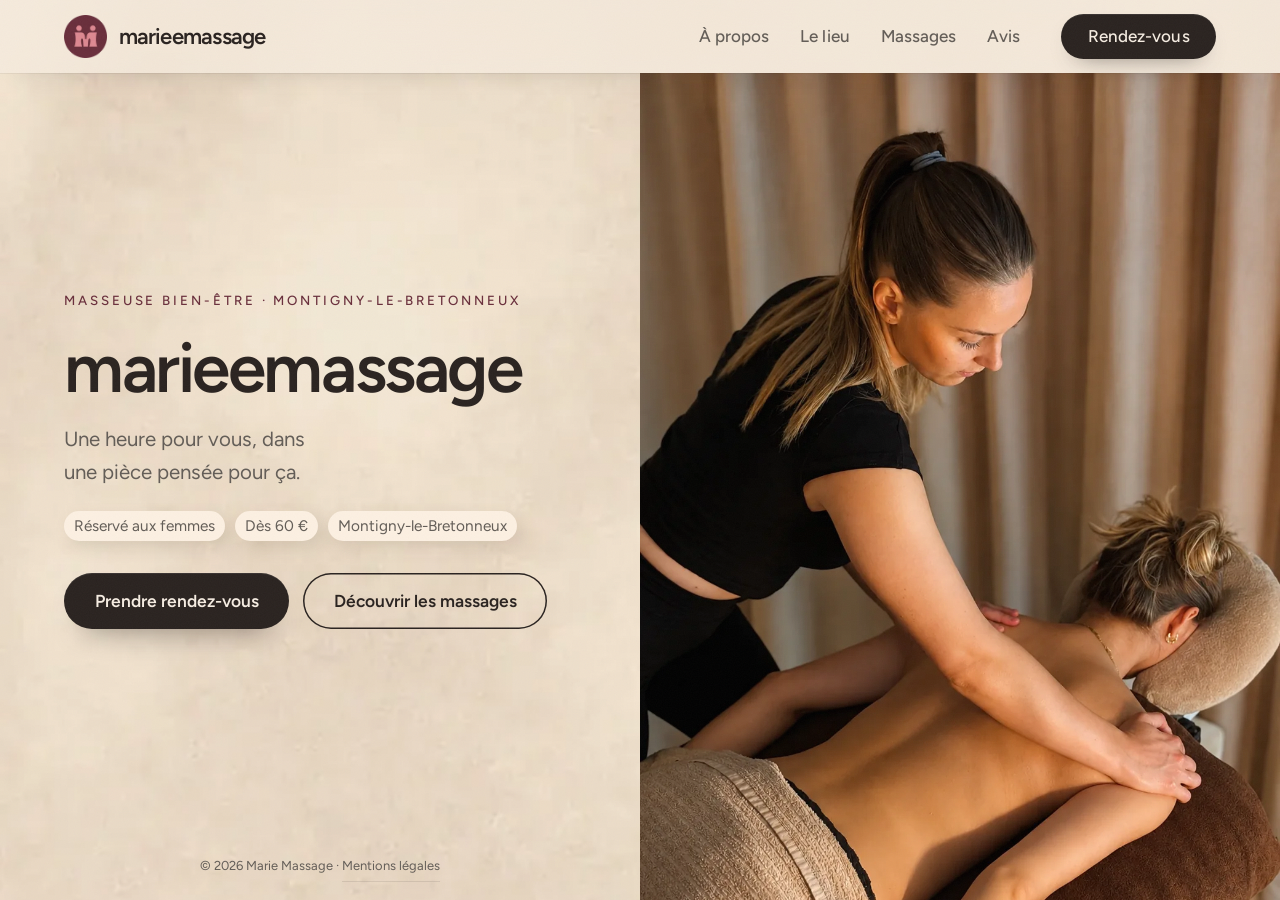
==== commit f2aaa058: "Ordinateur : accueil en écran partagé, barre de navigation retravaillée, carte qui grandit jusqu'à l" ====
--- a/index.html
+++ b/index.html
@@ -2,7 +2,7 @@
 <html lang="fr">
 <head>
   <meta charset="UTF-8">
-  <meta name="viewport" content="width=device-width, initial-scale=1.0">
+  <meta name="viewport" content="width=device-width, initial-scale=1.0, viewport-fit=cover">
   <title>Marie Massage — Masseuse bien-être à Montigny-le-Bretonneux</title>
   <meta name="description" content="Marie Massage, masseuse bien-être à Montigny-le-Bretonneux, massages réservés aux femmes : kobido, relaxant, madérothérapie, drainage lymphatique. Réservation en ligne ou par message.">
   <link rel="canonical" href="https://sringot.github.io/per-/">
@@ -97,6 +97,12 @@
        fait le contraste. Sur grand écran la photo reprend son arche et le
        voile disparaît. -->
   <span class="voile" aria-hidden="true"></span>
+  <!-- Pour Safari sur iPhone, qui colore la zone de l'heure et celle de la
+       barre d'adresse d'après les éléments fixes collés aux bords : sans
+       elles, il prenait le crème de la page, deux bandes claires autour de
+       la photo. Voir « Teintes de Safari » dans v2.css. -->
+  <span class="teinte teinte--haut" aria-hidden="true"></span>
+  <span class="teinte teinte--bas" aria-hidden="true"></span>
 
   <!-- Le nom et la ligne d'accroche forment un bloc : ils se déplacent
        ensemble d'une composition à l'autre. La navigation, elle, est un
@@ -104,6 +110,7 @@
        à côté de la photo, sur écran large elle suit le nom. -->
   <div class="mot">
 
+  <p class="sur-ligne">Masseuse bien-être · <span class="insecable">Montigny-le-Bretonneux</span></p>
   <h1 class="titre">marieemassage</h1>
   <!-- Une promesse, pas une étiquette de métier : « masseuse bien-être à
        Montigny » disait ce qu'elle est, pas ce qu'on vient y chercher. Le
@@ -117,6 +124,13 @@
     <span>Réservé aux femmes</span>
     <span>Dès 60&nbsp;€</span>
     <span class="insecable">Montigny-le-Bretonneux</span>
+  </p>
+  <!-- Sur grand écran seulement : l'accueil y est un écran partagé, le
+       texte d'un côté, la photo de l'autre, et le texte se termine sur les
+       deux actions du site. Sur téléphone, les bulles jouent ce rôle. -->
+  <p class="actions">
+    <a class="action action--plein" href="#rdv" data-rubrique="rdv">Prendre rendez-vous</a>
+    <a class="action" href="#massages" data-rubrique="massages">Découvrir les massages</a>
   </p>
 
   </div><!-- /.mot -->
@@ -496,9 +510,6 @@
          affiche des avis : dire d'où ils viennent et comment ils sont
          choisis. -->
     <p class="avis__source">Avis de clientes recopiés mot pour mot depuis Google et Treatwell.</p>
-    <!-- Même lien que la page du QR code (avis/index.html). -->
-    <a class="lien-fort avis__laisser" href="https://share.google/up5Emft9bBYpCt2On"
-       target="_blank" rel="noopener">Laisser un avis sur Google</a>
     </div>
 
     <!-- Les avis de Google et de Treatwell, recopiés mot pour mot, fautes
@@ -682,7 +693,7 @@
 </nav>
 
 <footer class="pied">
-  <p>© <span id="annee">2026</span> Marie Massage · <a href="mentions-legales.html">Mentions légales</a></p>
+  <p>© <span id="annee">2026</span> Marie Massage · <a href="mentions-legales/">Mentions légales</a></p>
 </footer>
 
 <script src="assets/js/v2.js"></script>
--- a/assets/css/v2.css
+++ b/assets/css/v2.css
@@ -83,7 +83,15 @@
 
   --ease:       cubic-bezier(.22,.68,.28,1);
   --ease-out:   cubic-bezier(.16,1,.3,1);
-  --pad:        clamp(1.1rem,4vw,3rem);
+  /* Jamais moins que l'encoche, quand le téléphone est couché : le site
+     passe sous les bords de l'écran (`viewport-fit=cover`, voir index). */
+  --pad:        max(clamp(1.1rem,4vw,3rem), env(safe-area-inset-left, 0px), env(safe-area-inset-right, 0px));
+  /* Sur iPhone, ce que couvrent l'heure en haut et la barre d'accueil en
+     bas. Le site passe dessous — sinon Safari peignait là deux bandes
+     crème au-dessus et au-dessous de la photo — et ce qui doit rester
+     lisible ou touchable s'en écarte d'autant. Nuls ailleurs. */
+  --haut:       env(safe-area-inset-top, 0px);
+  --bas:        env(safe-area-inset-bottom, 0px);
 }
 
 /* ---------- 2. SOCLE ---------- */
@@ -136,11 +144,13 @@
 }
 
 .evitement{
-  position:fixed; top:.6rem; left:.6rem; z-index:99;
+  position:fixed; top:calc(.6rem + var(--haut)); left:.6rem; z-index:99;
   background:var(--accent); color:var(--white);
   padding:.7rem 1.1rem; border-radius:999px; min-height:44px;
   display:inline-flex; align-items:center;
-  transform:translateY(-200%); transition:transform .3s var(--ease);
+  /* Remonté de toute sa hauteur plus sa distance au bord : avec la marge
+     de l'encoche, -200 % ne suffisait plus et le lien dépassait en haut. */
+  transform:translateY(calc(-100% - .6rem - var(--haut) - 8px)); transition:transform .3s var(--ease);
 }
 .evitement:focus{ transform:none; }
 :focus-visible{ outline:2.5px solid var(--accent); outline-offset:4px; border-radius:6px; }
@@ -170,7 +180,7 @@
   align-content:center; justify-items:start;
   column-gap:clamp(.7rem,3vw,1.2rem);
   row-gap:clamp(.6rem,1.8vh,1.2rem);
-  padding:clamp(1rem,3vh,2rem) var(--pad);
+  padding:calc(clamp(1rem,3vh,2rem) + var(--haut)) var(--pad) clamp(1rem,3vh,2rem);
   text-align:left;
   position:relative;
   width:100%; max-width:1180px; margin-inline:auto;
@@ -308,6 +318,10 @@
 /* Le voile n'existe que sur téléphone, où la photo occupe l'écran entier.
    Ailleurs la photo garde son arche et rien ne se pose dessus. */
 .voile{ display:none; }
+.teinte{ display:none; }
+/* La ligne de métier et les deux boutons de l'accueil : grand écran
+   seulement (bloc « Accueil partagé », en fin de feuille). */
+.sur-ligne, .actions{ display:none; }
 
 /* ---------- 4. LES BULLES ---------- */
 
@@ -334,7 +348,8 @@
   position:fixed; inset:auto 0 var(--pied) 0; z-index:60;
   display:flex; align-items:flex-start; justify-content:center;
   gap:clamp(.3rem,2.6vw,1.5rem);
-  padding:.5rem var(--pad) calc(.5rem + env(safe-area-inset-bottom, 0px));
+  /* La barre d'accueil de l'iPhone est gardée par le pied de page, dessous. */
+  padding:.5rem var(--pad);
 }
 /* Pendant la lecture d'une rubrique, la barre glisse hors de l'écran (le
    script pose `.barre-cachee`, voir « La barre qui s'efface »). Elle
@@ -395,7 +410,7 @@
      l'agrandissement du grand écran. */
   content:''; position:absolute; z-index:-1;
   inset:auto 0 calc(-1 * var(--pied)) 0;
-  height:calc(var(--pied) + .5rem + env(safe-area-inset-bottom, 0px) + .95rem + 60px);
+  height:calc(var(--pied) + .5rem + .95rem + 60px);
   pointer-events:none;
   /* Le fondu est fait de la texture de la page, pas d'un aplat : un aplat
      de sa couleur moyenne dessinait une bande lisse sur un fond granuleux.
@@ -548,7 +563,7 @@
      recadrage règle le problème. Ici c'est le panneau lui-même qui
      recadre : rien n'a jamais à défiler latéralement dedans. */
   overflow:hidden auto; overscroll-behavior:contain;
-  padding:clamp(3.6rem,9vh,5.5rem) var(--pad) clamp(2rem,6vh,4rem);
+  padding:calc(clamp(3.6rem,9vh,5.5rem) + var(--haut)) var(--pad) clamp(2rem,6vh,4rem);
   /* Fermé : réduit au disque de la bulle d'origine, donc invisible.
      Les coordonnées sont posées par le JS au moment du clic. */
   clip-path:circle(0 at var(--x,50%) var(--y,90%));
@@ -609,7 +624,7 @@
 .panneau > *:not(:where(.filigrane-fond, .texture-fond)){ position:relative; z-index:1; }
 
 .fermer{
-  position:fixed; top:clamp(.9rem,2.5vh,1.6rem); right:var(--pad); z-index:2;
+  position:fixed; top:calc(clamp(.9rem,2.5vh,1.6rem) + var(--haut)); right:var(--pad); z-index:2;
   width:44px; height:44px; border-radius:50%;
   display:grid; place-items:center;
   /* L'ombre des bulles, sans lumière blanche : posée sur une texture, la
@@ -624,6 +639,10 @@
    en haut et « Voir les autres massages » en bas font ce retour. */
 .panneau[data-vue="fiche"] .fermer{ display:none; }
 .fermer:active{ box-shadow:var(--bulle-creux); transform:scale(.94); }
+/* Sur une page à part (mentions légales), la croix ramène à l'accueil. Sur
+   grand écran, elle garde sa place en haut : il n'y a pas d'en-tête sous
+   lequel la descendre comme dans les rubriques. */
+.fermer.fermer--page{ top:calc(clamp(.9rem,2.5vh,1.6rem) + var(--haut)); }
 
 /* --- Le fond des pages ---
    Un seul, pour les cinq : le blanc cassé de Massages, adouci par
@@ -961,12 +980,7 @@
    sur place : toucher une carte ouvre sa fiche, qui prend le panneau et se
    referme par la flèche du haut. Le retournement montrait la description
    mais pas le prix, et il fallait retourner quatre cartes pour comparer
-   deux chiffres.
-
-   Les couleurs et les monogrammes sont relevés sur la planche par
-   `tools-cartes.py`, jamais saisis à la main. Le monogramme est posé en
-   **masque** : le fichier SVG ne porte aucune couleur, c'est le CSS qui
-   la donne — une teinte se change donc ici, sans retoucher les dessins. */
+   deux chiffres. */
 /* La grille des cartes prend plus de largeur qu'une ligne de lecture ; le
    texte au-dessus garde la sienne. */
 .feuille--soins{ max-width:min(46rem,100%); }
@@ -1155,6 +1169,15 @@
    bandeau — donc les deux captures sont recadrées comme les images
    d'origine (`object-fit:cover`) dans un cadre qui garde ses coins
    arrondis : on voit la carte s'élargir, pas s'écraser. */
+/* Le nom du soin, de l'étiquette de la carte au titre de la fiche (grand
+   écran) : même durée, même courbe que la carte qu'il accompagne. */
+::view-transition-group(carte-titre){
+  animation-duration:.48s;
+  animation-timing-function:cubic-bezier(.22,.68,.28,1);
+}
+.en-vol .soin__voir{ visibility:hidden; }
+::view-transition-old(carte-titre),
+::view-transition-new(carte-titre){ height:100%; width:auto; }
 ::view-transition-group(carte-soin){
   animation-duration:.48s;
   animation-timing-function:cubic-bezier(.22,.68,.28,1);
@@ -1190,8 +1213,7 @@
 
    Ces valeurs remplacent celles de l'ancienne planche : les couleurs ont
    changé avec les nouvelles cartes (le kobido est passé du bordeaux au
-   framboise, le drainage du rose au brun rosé). Les monogrammes vectoriels
-   de `img/soins/` ne servent plus au site. */
+   framboise, le drainage du rose au brun rosé). */
 .soin--kobido     { --fond:#6B0D24; --carte:url(../img/cartes/kobido.webp);
                     --prix-fond:#6B0D24; --prix-encre:#FFECEC;
                     --prix-texture:url(../img/cartes/kobido-texture.webp); --prix-voile:rgba(80,8,28,.49); }
@@ -1318,7 +1340,6 @@
 }
 
 #avis .avis__source{ margin-top:.9rem; font-size:.85rem; }
-#avis .avis__laisser{ justify-self:start; margin-top:.5rem; font-size:.92rem; }
 .avis{ display:grid; }
 .avis li{
   display:flex; flex-direction:column; gap:.55rem;
@@ -1415,7 +1436,7 @@
 .annexe{
   flex:1; position:relative; z-index:1;
   width:100%; max-width:44rem; margin-inline:auto;
-  padding:clamp(2.5rem,8vh,5rem) var(--pad) clamp(2rem,5vh,3rem);
+  padding:calc(clamp(2.5rem,8vh,5rem) + var(--haut)) var(--pad) clamp(2rem,5vh,3rem);
 }
 .annexe h1{
   font-size:clamp(1.9rem,6vw,2.8rem);
@@ -1452,7 +1473,8 @@
 .merci{
   position:relative; z-index:1; min-height:100svh;
   display:flex; flex-direction:column; align-items:center; justify-content:center;
-  gap:1rem; padding:clamp(2.5rem,8vh,4rem) var(--pad); text-align:center;
+  gap:1rem; padding:calc(clamp(2.5rem,8vh,4rem) + var(--haut)) var(--pad) calc(clamp(2.5rem,8vh,4rem) + var(--bas));
+  text-align:center;
 }
 .merci__logo{ width:64px; height:64px; margin-bottom:.4rem; }
 .merci .sur-titre{ letter-spacing:.2em; text-transform:uppercase; font-size:.72rem; color:var(--accent); }
@@ -1495,7 +1517,7 @@
 
 /* ---------- 6. PIED DE PAGE ---------- */
 .pied{
-  padding:0 var(--pad) clamp(.9rem,2.5vh,1.4rem);
+  padding:0 var(--pad) calc(clamp(.9rem,2.5vh,1.4rem) + var(--bas));
   text-align:center; font-size:.76rem; color:var(--ink-soft);
 }
 .pied a{ border-bottom:1px solid var(--line); }
@@ -1640,10 +1662,39 @@
     display:block; position:fixed; inset:auto 0 0 0; z-index:0;
     height:min(72vh, 480px); pointer-events:none;
     background:linear-gradient(to top,
-      rgba(30,24,21,.93)  0%, rgba(30,24,21,.90) 30%, rgba(30,24,21,.86) 55%,
+      rgb(30,24,21) 0%, rgb(30,24,21) 26%, rgba(30,24,21,.90) 38%, rgba(30,24,21,.86) 55%,
       rgba(30,24,21,.80) 67%, rgba(30,24,21,.52) 80%, rgba(30,24,21,.24) 90%,
       rgba(30,24,21,0)  100%);
   }
+  /* --- Teintes de Safari ---
+     Safari (iOS 26) peint la zone de l'heure et celle de sa barre du bas de
+     la couleur de fond de la page — le crème, qui faisait deux bandes
+     claires autour de la photo. Sur l'accueil, le fond prend donc la teinte
+     du bas de la photo (règle `html:has(.portrait)` ci-dessous), comme une
+     page sombre façon Spotify. Le voile rend ce bas uni (plein sur son
+     premier quart) : la même teinte sur tous les écrans, sans raccord.
+     Les deux filets `.teinte` ne pilotent pas Safari (testé : il les
+     ignore) ; celui du haut porte le dégradé qui assombrit le haut de la
+     photo pour que la barre sombre s'y fonde. */
+  .teinte{
+    display:block; position:fixed; left:0; right:0; z-index:1; pointer-events:none;
+  }
+  /* Le fond de l'accueil, entièrement couvert par la photo : on ne le voit
+     pas, Safari si. Une rubrique ouverte le rend crème, comme elle. */
+  html:has(.portrait), html:has(.portrait) body{ background:#201A17; }
+  html:has(.panneau.ouvert), html:has(.panneau.ouvert) body{ background:var(--card); }
+  /* Le dégradé du haut : le rideau est clair, la barre de Safari sombre. */
+  .teinte--haut{ top:0;    height:max(var(--haut), 1px); background:#201A17; }
+  .teinte--haut::after{
+    content:''; position:absolute; top:100%; left:0; right:0; height:120px;
+    background:linear-gradient(#201A17, rgba(32,26,23,.55) 40%, rgba(32,26,23,0));
+  }
+  /* Le logo passe devant ce dégradé. */
+  .logo{ position:relative; z-index:2; }
+  /* #201A17 et non #1E1815 : la couleur du voile telle qu'elle s'affiche,
+     sous le grain qui couvre tout le site — relevée à la pipette sur le
+     bas de l'accueil, uni sur toute la zone des bulles et du pied. */
+  .teinte--bas { bottom:0; height:max(var(--bas), 1px);  background:#201A17; }
   .voile::before{
     content:''; position:absolute; inset:0; z-index:-1;
     -webkit-backdrop-filter:blur(16px); backdrop-filter:blur(16px);
@@ -1765,14 +1816,19 @@
    défile derrière sans jamais gêner la lecture des liens. La rubrique
    ouverte est soulignée de terracotta. Ce sont les mêmes boutons que sur
    téléphone : mêmes gestes, même ordre au clavier. */
+  /* Ses bords suivent ceux du contenu des rubriques (76rem au plus,
+     centré) : sur un grand écran, le logo s'alignait sur le bord de la
+     fenêtre et le texte, 80 px plus loin. Une ombre douce plutôt qu'un
+     filet : la barre flotte au-dessus de la page au lieu de la couper. */
   .bulles{
     inset:0 0 auto 0; justify-content:flex-end; align-items:center;
-    gap:clamp(1.4rem,2.6vw,2.8rem);
-    padding:clamp(.8rem,1.6vh,1.1rem) clamp(2rem,5vw,6rem);
-    background:color-mix(in srgb, #F6ECDF 86%, transparent);
-    -webkit-backdrop-filter:blur(14px) saturate(1.1);
-            backdrop-filter:blur(14px) saturate(1.1);
-    border-bottom:1px solid color-mix(in srgb, var(--ink) 10%, transparent);
+    gap:clamp(1.6rem,2.4vw,2.6rem);
+    padding:clamp(.85rem,1.6vh,1.1rem) max(clamp(2rem,5vw,6rem), calc((100vw - 76rem) / 2));
+    background:color-mix(in srgb, #F6ECDF 80%, transparent);
+    -webkit-backdrop-filter:blur(18px) saturate(1.15);
+            backdrop-filter:blur(18px) saturate(1.15);
+    box-shadow:0 1px 0 color-mix(in srgb, var(--ink) 6%, transparent),
+               0 12px 32px -26px rgba(42,35,32,.45);
   }
   .bulles::before{ display:none; }
   /* Passage carte → fiche : l'en-tête est à part, il ne clignote pas
@@ -1785,37 +1841,50 @@
   .en-fiche.barre-cachee .bulles{ transform:translateY(calc(-100% - 16px)); opacity:0; pointer-events:none; }
   .en-fiche #massages{ padding-bottom:calc(var(--pied) + clamp(2rem,6vh,4rem)); }
   .entete__marque{
-    display:flex; align-items:center; gap:.75rem; margin-right:auto;
-    font-size:1.35rem; font-weight:600; letter-spacing:-.035em; color:var(--ink);
-  }
-  .entete__marque img{ width:2.6rem; height:2.6rem; }
+    display:flex; align-items:center; gap:.7rem; margin-right:auto;
+    font-size:1.3rem; font-weight:600; letter-spacing:-.035em; color:var(--ink);
+    transition:opacity .25s var(--ease);
+  }
+  .entete__marque img{ width:2.5rem; height:2.5rem; transition:transform .35s var(--ease-out); }
+  @media (hover:hover) and (pointer:fine){
+    .entete__marque:hover img{ transform:rotate(-8deg) scale(1.04); }
+  }
+  /* Les liens : un gris chaud au repos, l'encre au survol et pour la
+     rubrique ouverte ; le trait terracotta se déploie depuis le centre. */
   .bulle{
     position:relative; width:auto; flex-direction:row; gap:0;
-    padding:.55rem 0; color:var(--ink);
+    padding:.55rem 0; color:var(--ink-soft);
+    transition:color .25s var(--ease);
   }
   .bulle__rond{ display:none; }
-  .bulle__nom{ font-size:1.02rem; font-weight:500; letter-spacing:0; }
+  .bulle__nom{ font-size:1rem; font-weight:500; letter-spacing:.005em; }
   .bulle::after{
-    content:''; position:absolute; left:0; right:0; bottom:.2rem; height:2px;
+    content:''; position:absolute; left:0; right:0; bottom:.15rem; height:2px;
     border-radius:2px; background:#C7805F;
-    transform:scaleX(0); transform-origin:left;
-    transition:transform .3s var(--ease-out);
-  }
+    transform:scaleX(0); transform-origin:center;
+    transition:transform .35s var(--ease-out);
+  }
+  .bulle[aria-expanded="true"]{ color:var(--ink); }
   .bulle[aria-expanded="true"]::after{ transform:scaleX(1); }
-  .a-panneau .bulle, .a-panneau .bulle[aria-expanded="true"]{ color:var(--ink); }
+  .a-panneau .bulle{ color:var(--ink-soft); }
+  .a-panneau .bulle[aria-expanded="true"]{ color:var(--ink); }
   @media (hover:hover) and (pointer:fine){
+    .bulle:hover{ color:var(--ink); }
     .bulle:hover::after{ transform:scaleX(1); }
   }
   /* Rendez-vous, en bouton. */
   html .bulles .bulle[data-ouvre="rdv"]{
-    margin-left:.4rem; padding:.7rem 1.5rem; border-radius:999px;
+    margin-left:.6rem; padding:.72rem 1.55rem; border-radius:999px;
     background:var(--ink); color:#F6EDE2;
-    box-shadow:0 10px 24px -16px rgba(20,12,10,.8);
-    transition:background-color .25s var(--ease), transform .2s var(--ease);
+    box-shadow:0 10px 24px -16px rgba(20,12,10,.8), inset 0 1px 0 rgba(255,255,255,.08);
+    transition:background-color .25s var(--ease), transform .2s var(--ease), box-shadow .25s var(--ease);
   }
   html .bulles .bulle[data-ouvre="rdv"]::after{ display:none; }
   @media (hover:hover) and (pointer:fine){
-    html .bulles .bulle[data-ouvre="rdv"]:hover{ background:#3A3430; transform:translateY(-1px); }
+    html .bulles .bulle[data-ouvre="rdv"]:hover{
+      background:#924A31; transform:translateY(-1px);
+      box-shadow:0 14px 26px -16px rgba(146,74,49,.75), inset 0 1px 0 rgba(255,255,255,.1);
+    }
   }
   html .bulles .bulle[data-ouvre="rdv"][aria-expanded="true"]{ background:#924A31; }
   /* Le logo de l'accueil ferait doublon avec celui de la barre. */
@@ -1828,6 +1897,10 @@
   /* La croix, juste sous la barre, à droite : à sa hauteur, elle passait
      sous la barre et son fondu, qui sont au-dessus des panneaux. */
   .fermer{ top:calc(var(--barre) + .6rem); right:clamp(1.2rem,3vw,3rem); width:48px; height:48px; }
+  /* Pas de croix dans les rubriques : la barre de navigation est là, le
+     logo ramène à l'accueil et Échap ferme. Sur ordinateur elle flottait,
+     en doublon. Les mentions légales, sans barre, gardent la leur. */
+  .panneau .fermer{ display:none; }
 
   /* --- L'ouverture, sur ordinateur ---
      Un fondu, et la page monte d'un souffle (`.feuille`, plus haut). Le
@@ -1878,21 +1951,28 @@
   .feuille--soins > :not(.soins){ max-width:44rem; }
   .soins{ gap:clamp(.9rem,1.6vw,1.6rem); margin-top:2.6rem; }
 
-  /* La fiche : le bandeau à gauche, collant ; le soin et ses prix à droite. */
-  /* `:not([hidden])` : une fiche fermée porte `hidden`, et un `display`
+  /* La fiche : la carte du soin, debout, à gauche ; le soin et ses prix à
+     droite. La carte est **la même** que celle de la planche, en grand : au
+     clic, elle grandit jusqu'ici (transition `carte-soin`), et son nom part
+     de l'étiquette pour devenir le titre (`carte-titre`). Même forme au
+     départ et à l'arrivée : rien ne se recadre pendant le passage.
+     Sa taille suit la hauteur de l'écran, pour tenir entière sous l'en-tête.
+     `:not([hidden])` : une fiche fermée porte `hidden`, et un `display`
      posé ici l'emportait — son bouton de retour s'affichait sous les
      cartes. */
   .fiche:not([hidden]){
-    display:grid; grid-template-columns:minmax(0,1.15fr) minmax(0,1fr);
-    column-gap:clamp(2.5rem,5vw,6rem); align-items:start;
+    display:grid; grid-template-columns:auto minmax(0,1fr);
+    column-gap:clamp(3rem,6vw,7rem); align-items:start;
   }
   .fiche > *{ grid-column:2; }
   .fiche__retour{ grid-column:1 / -1; }
   .fiche__blason{
     grid-column:1; grid-row:2 / span 6;
     position:sticky; top:calc(var(--barre) + 1.5rem); margin:0;
-  }
-  .fiche__nom{ font-size:clamp(2.2rem,3.4vw,3.4rem); margin-top:0; }
+    aspect-ratio:9/16; width:min(30rem, calc((100svh - var(--barre) - 8rem) * 9 / 16));
+    border-radius:18px; box-shadow:0 30px 60px -34px rgba(42,35,32,.65);
+  }
+  .fiche__nom{ font-size:clamp(2.6rem,4vw,4.4rem); margin-top:.4rem; }
 
   /* Avis : le titre et la provenance à gauche, le résumé à droite, qui
      tient toute la hauteur de l'en-tête. Le résumé commençait sous le
@@ -1914,11 +1994,20 @@
   .avis{ display:block; columns:2; column-gap:clamp(3rem,6vw,7rem); }
   .avis li:last-child{ border-bottom:0; }
 
-  /* Rendez-vous : les trois temps à gauche, les boutons à droite. */
+  /* Rendez-vous : les trois temps à gauche ; à droite, les boutons dans un
+     encadré, en face des étapes et à leur hauteur. Ils flottaient seuls au
+     milieu de la colonne, sans lien visible avec ce qu'ils concluent. */
   #rdv .feuille > .bloc, .etapes{ grid-column:1; }
   .reserver{
-    grid-column:2; grid-row:1 / span 2; align-self:center;
-    grid-template-columns:1fr;
+    grid-column:2; grid-row:2; align-self:start;
+    grid-template-columns:1fr; gap:.9rem;
+    padding:clamp(1.8rem,2.6vw,2.6rem); border-radius:24px;
+    background:color-mix(in srgb, #FDF8F1 72%, transparent);
+    box-shadow:0 1px 0 rgba(255,255,255,.6) inset, 0 30px 60px -40px rgba(42,35,32,.45);
+  }
+  .reserver::before{
+    content:'Votre rendez-vous'; margin-bottom:.4rem;
+    font-size:.78rem; font-weight:500; letter-spacing:.2em; text-transform:uppercase; color:var(--accent);
   }
   .reserver__mot, .reserver__secours{ grid-column:auto; }
   .etapes__texte b{ font-size:1.25rem; }
@@ -1949,3 +2038,61 @@
   .logo, .portrait, .titre, .accroche, .faits, .bulle{ opacity:1; }
   .portrait{ animation:none; }
 }
+
+
+/* ---------- 9. ACCUEIL PARTAGÉ (grand écran) ----------
+   Sur téléphone, l'accueil est une photo plein écran : c'est ce qui fait
+   son effet. Sur ordinateur, il était une version agrandie du téléphone —
+   une petite arche, un grand vide, un « m » en filigrane coupé par le bord,
+   et aucun bouton. Les photos sont toutes en hauteur : étirée sur toute la
+   largeur, la photo serait floue et rognée. L'écran est donc partagé : à
+   droite la photo, sur toute la hauteur et jusqu'au bord ; à gauche, sur
+   le fond texturé des rubriques, le nom, la promesse, les faits et les
+   deux actions du site. */
+@media (min-width:1024px) and (min-height:600px){
+  body{ background:var(--card) url(../img/pages/fond.webp) center / cover fixed; padding-bottom:0; }
+  .filigrane-fond{ display:none; }
+  .scene{
+    max-width:none; width:100%; margin:0; padding:0;
+    grid-template-columns:minmax(0,1fr) minmax(0,1fr);
+    grid-template-areas:"mot photo"; column-gap:0;
+    /* Exactement la hauteur de la fenêtre sous la barre. `flex:none` et la
+       rangée `minmax(0,1fr)` : sans eux, la photo imposait sa hauteur
+       naturelle (1 286 px sur un écran de 1 080) et l'accueil défilait. */
+    flex:none; height:calc(100svh - var(--barre)); min-height:30rem;
+    grid-template-rows:minmax(0,1fr); align-items:stretch;
+  }
+  .portrait{
+    grid-area:photo; width:100%; height:auto; max-height:none; min-height:0; align-self:stretch;
+    border-radius:0; box-shadow:none; animation:parait-fond .9s var(--ease-out) both;
+  }
+  .portrait img{ object-position:50% 30%; }
+  .mot{
+    grid-area:mot; align-self:center; justify-self:start;
+    padding:0 clamp(3rem,6vw,8rem) clamp(3rem,6vh,4rem) max(clamp(2rem,5vw,6rem), calc((100vw - 76rem) / 2));
+    gap:clamp(1.2rem,2.4vh,1.7rem);
+  }
+  .sur-ligne{
+    display:block; font-size:.78rem; font-weight:500; letter-spacing:.22em;
+    text-transform:uppercase; color:var(--accent);
+  }
+  .titre{ font-size:clamp(3.4rem,5.4vw,6.4rem); }
+  .accroche{ font-size:clamp(1.2rem,1.6vw,1.6rem); max-width:24ch; }
+  .actions{ display:flex; flex-wrap:wrap; gap:.8rem; margin-top:.6rem; }
+  .action{
+    display:inline-flex; align-items:center; min-height:56px; padding:0 1.8rem;
+    border-radius:999px; font-weight:600; font-size:1.02rem; color:var(--ink);
+    box-shadow:inset 0 0 0 1.5px var(--ink);
+    transition:background-color .25s var(--ease), transform .2s var(--ease), box-shadow .25s var(--ease);
+  }
+  .action--plein{
+    background:var(--ink); color:#F6EDE2;
+    box-shadow:0 16px 30px -20px rgba(20,12,10,.7), inset 0 1px 0 rgba(255,255,255,.08);
+  }
+  @media (hover:hover) and (pointer:fine){
+    .action:hover{ background:color-mix(in srgb, var(--ink) 7%, transparent); transform:translateY(-1px); }
+    .action--plein:hover{ background:#924A31; box-shadow:0 18px 30px -18px rgba(146,74,49,.75); }
+  }
+  /* Le pied de page reste sous le texte, pas en travers de la photo. */
+  .pied{ right:50%; }
+}
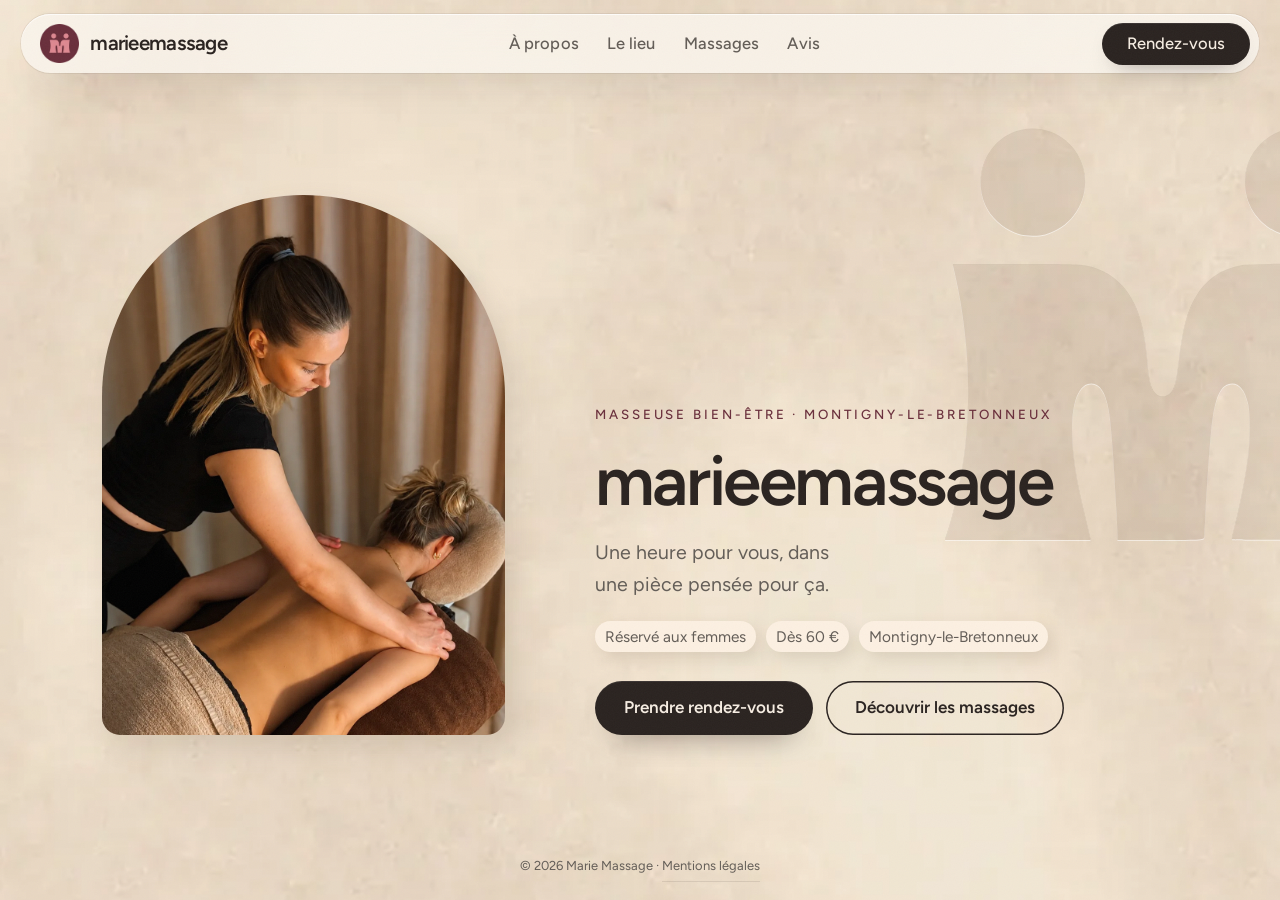
==== commit f1d39150: "Statistiques de visite avec Umami (sans cookie) - Script Umami sur l'accueil, les mentions légales e" ====
--- a/index.html
+++ b/index.html
@@ -55,6 +55,10 @@
     "sameAs": ["https://www.instagram.com/marieemassage/"]
   }
   </script>
+  <!-- Mesure d'audience : Umami, sans cookie ni donnée personnelle (voir
+       les mentions légales). `data-domains` : seules les visites du vrai
+       site comptent, pas l'aperçu ni les essais en local. -->
+  <script defer src="https://cloud.umami.is/script.js" data-website-id="faaa10ee-f019-45cb-a098-148fd44e9926" data-domains="marieemassage.com,www.marieemassage.com"></script>
 </head>
 <body>
 
@@ -232,7 +236,7 @@
     </p>
 
     <p class="moi__liens">
-      <a href="https://www.instagram.com/marieemassage/" rel="me noopener" target="_blank">
+      <a data-umami-event="Instagram" href="https://www.instagram.com/marieemassage/" rel="me noopener" target="_blank">
         @marieemassage sur Instagram
       </a>
     </p>
@@ -609,10 +613,10 @@
       <!-- Lien fourni par Marie. `target="_blank"` : le planning Treatwell
            est un parcours de réservation à lui seul, on ne quitte pas le
            site en plein milieu pour y entrer. `rel="noopener"` va avec. -->
-      <a class="reserver__btn reserver__btn--plein" href="https://widget.treatwell.fr/salon/marieemassge/"
+      <a class="reserver__btn reserver__btn--plein" data-umami-event="Réserver en ligne" href="https://widget.treatwell.fr/salon/marieemassge/"
          target="_blank" rel="noopener">Réserver en ligne
         <svg viewBox="0 0 24 24" aria-hidden="true"><path d="M7 17 17 7M9 7h8v8"/></svg></a>
-      <a class="reserver__btn" href="sms:+33631183481" data-secours="secours-sms">Envoyer un message</a>
+      <a class="reserver__btn" data-umami-event="Envoyer un message" href="sms:+33631183481" data-secours="secours-sms">Envoyer un message</a>
       <!-- Si l'appareil n'ouvre pas les messages — un ordinateur, l'aperçu
            d'une application qui bloque ces liens —, le bouton ne doit pas
            avoir l'air cassé : le numéro apparaît ici, prêt à copier. -->
@@ -625,9 +629,9 @@
            n'est pas un horaire d'ouverture mais le moment où elle répond.
            L'adresse contact@mariemassage.fr reste retirée : Marie ne l'a pas
            reconnue, et une boîte que personne ne relève avale les messages. -->
-      <p class="reserver__mot">Au <a href="tel:+33631183481">06&nbsp;31&nbsp;18&nbsp;34&nbsp;81</a>,
+      <p class="reserver__mot">Au <a data-umami-event="Appeler" href="tel:+33631183481">06&nbsp;31&nbsp;18&nbsp;34&nbsp;81</a>,
         je réponds dès que je suis disponible.
-        Et sur Instagram, <a class="lien-fort" href="https://www.instagram.com/marieemassage/"
+        Et sur Instagram, <a class="lien-fort" data-umami-event="Instagram" href="https://www.instagram.com/marieemassage/"
         target="_blank" rel="noopener">@marieemassage</a>.</p>
     </div>
   </div>
--- a/assets/css/v2.css
+++ b/assets/css/v2.css
@@ -1794,7 +1794,7 @@
    page entière), et l'image, qui défilait loin sous le texte, reste à
    côté de lui : elle est collante, et suit tant que la colonne de texte
    défile. */
-@media (min-width:1024px) and (min-height:600px){
+@media (min-width:1024px) and (min-height:460px){
   html{ font-size:clamp(16px, calc(.55vw + 10px), 21px); }
 
   /* --- L'accueil --- */
@@ -1816,36 +1816,44 @@
    défile derrière sans jamais gêner la lecture des liens. La rubrique
    ouverte est soulignée de terracotta. Ce sont les mêmes boutons que sur
    téléphone : mêmes gestes, même ordre au clavier. */
-  /* Ses bords suivent ceux du contenu des rubriques (76rem au plus,
-     centré) : sur un grand écran, le logo s'alignait sur le bord de la
-     fenêtre et le texte, 80 px plus loin. Une ombre douce plutôt qu'un
-     filet : la barre flotte au-dessus de la page au lieu de la couper. */
+  /* --- La capsule ---
+     La barre flotte : une capsule arrondie, détachée du haut et des côtés,
+     en verre dépoli sur la texture. Le script réserve sa hauteur et son
+     écart au bord (`--barre`). Ses bords suivent ceux du contenu (78rem au
+     plus, centré). */
   .bulles{
-    inset:0 0 auto 0; justify-content:flex-end; align-items:center;
-    gap:clamp(1.6rem,2.4vw,2.6rem);
-    padding:clamp(.85rem,1.6vh,1.1rem) max(clamp(2rem,5vw,6rem), calc((100vw - 76rem) / 2));
-    background:color-mix(in srgb, #F6ECDF 80%, transparent);
-    -webkit-backdrop-filter:blur(18px) saturate(1.15);
-            backdrop-filter:blur(18px) saturate(1.15);
-    box-shadow:0 1px 0 color-mix(in srgb, var(--ink) 6%, transparent),
-               0 12px 32px -26px rgba(42,35,32,.45);
-  }
+    inset:14px max(1.25rem, calc((100vw - 78rem) / 2)) auto;
+    justify-content:flex-end; align-items:center;
+    gap:clamp(1.5rem,2.2vw,2.4rem);
+    padding:.5rem .5rem .5rem 1.1rem; border-radius:999px;
+    background:color-mix(in srgb, #FBF6EF 84%, transparent);
+    -webkit-backdrop-filter:blur(20px) saturate(1.2);
+            backdrop-filter:blur(20px) saturate(1.2);
+    box-shadow:0 0 0 1px rgba(42,35,32,.07),
+               inset 0 1px 0 rgba(255,255,255,.75),
+               0 18px 40px -26px rgba(42,35,32,.55);
+    will-change:auto;
+  }
+  /* Les rubriques au centre de la capsule, la marque et le bouton aux
+     extrémités. */
+  .bulle[data-ouvre="moi"]{ margin-left:auto; }
+  html .bulles .bulle[data-ouvre="rdv"]{ margin-left:auto !important; }
   .bulles::before{ display:none; }
   /* Passage carte → fiche : l'en-tête est à part, il ne clignote pas
      avec la page qui s'efface et revient. */
   .bulles{ view-transition-name:entete; }
   /* En haut, elle s'efface vers le haut. */
-  .barre-cachee .bulles{ transform:translateY(calc(-100% - 16px)); }
+  .barre-cachee .bulles{ transform:translateY(calc(-100% - 30px)); }
   /* La fiche garde l'en-tête : en haut, il ne gêne pas la lecture. */
   .en-fiche .bulles{ transform:none; opacity:1; pointer-events:auto; visibility:visible; }
-  .en-fiche.barre-cachee .bulles{ transform:translateY(calc(-100% - 16px)); opacity:0; pointer-events:none; }
+  .en-fiche.barre-cachee .bulles{ transform:translateY(calc(-100% - 30px)); opacity:0; pointer-events:none; }
   .en-fiche #massages{ padding-bottom:calc(var(--pied) + clamp(2rem,6vh,4rem)); }
   .entete__marque{
-    display:flex; align-items:center; gap:.7rem; margin-right:auto;
-    font-size:1.3rem; font-weight:600; letter-spacing:-.035em; color:var(--ink);
+    display:flex; align-items:center; gap:.65rem;
+    font-size:1.2rem; font-weight:600; letter-spacing:-.035em; color:var(--ink);
     transition:opacity .25s var(--ease);
   }
-  .entete__marque img{ width:2.5rem; height:2.5rem; transition:transform .35s var(--ease-out); }
+  .entete__marque img{ width:2.3rem; height:2.3rem; transition:transform .35s var(--ease-out); }
   @media (hover:hover) and (pointer:fine){
     .entete__marque:hover img{ transform:rotate(-8deg) scale(1.04); }
   }
@@ -1857,7 +1865,7 @@
     transition:color .25s var(--ease);
   }
   .bulle__rond{ display:none; }
-  .bulle__nom{ font-size:1rem; font-weight:500; letter-spacing:.005em; }
+  .bulle__nom{ font-size:.97rem; font-weight:500; letter-spacing:.005em; }
   .bulle::after{
     content:''; position:absolute; left:0; right:0; bottom:.15rem; height:2px;
     border-radius:2px; background:#C7805F;
@@ -1874,7 +1882,7 @@
   }
   /* Rendez-vous, en bouton. */
   html .bulles .bulle[data-ouvre="rdv"]{
-    margin-left:.6rem; padding:.72rem 1.55rem; border-radius:999px;
+    padding:.68rem 1.45rem; border-radius:999px;
     background:var(--ink); color:#F6EDE2;
     box-shadow:0 10px 24px -16px rgba(20,12,10,.8), inset 0 1px 0 rgba(255,255,255,.08);
     transition:background-color .25s var(--ease), transform .2s var(--ease), box-shadow .25s var(--ease);
@@ -2040,48 +2048,54 @@
 }
 
 
-/* ---------- 9. ACCUEIL PARTAGÉ (grand écran) ----------
-   Sur téléphone, l'accueil est une photo plein écran : c'est ce qui fait
-   son effet. Sur ordinateur, il était une version agrandie du téléphone —
-   une petite arche, un grand vide, un « m » en filigrane coupé par le bord,
-   et aucun bouton. Les photos sont toutes en hauteur : étirée sur toute la
-   largeur, la photo serait floue et rognée. L'écran est donc partagé : à
-   droite la photo, sur toute la hauteur et jusqu'au bord ; à gauche, sur
-   le fond texturé des rubriques, le nom, la promesse, les faits et les
-   deux actions du site. */
-@media (min-width:1024px) and (min-height:600px){
-  body{ background:var(--card) url(../img/pages/fond.webp) center / cover fixed; padding-bottom:0; }
-  .filigrane-fond{ display:none; }
+/* ---------- 9. ACCUEIL (grand écran) ----------
+   La composition d'origine — l'arche à gauche, le nom à droite, le grand
+   « m » coupé par le bord droit — sur le fond texturé des rubriques, avec
+   une ligne de métier et les deux actions du site sous le texte (il n'y
+   avait aucun bouton). Un écran partagé, photo pleine hauteur, a été
+   essayé puis écarté : c'est l'arche qui fait l'identité du site. */
+@media (min-width:1024px) and (min-height:460px){
+  body{ background:var(--card) url(../img/pages/fond.webp) center / cover fixed; }
+  /* Le « m », gravé : à sa place, mais il reprend la texture même du fond
+     (fixée à la fenêtre comme celle de la page : les grains coïncident),
+     un ton plus sombre, avec un liseré clair sous ses bords — une lettre
+     pressée dans le papier plutôt qu'un aplat posé dessus. Le liseré est
+     porté par le conteneur : sur l'élément masqué, le masque l'aurait
+     coupé. */
+  .filigrane-fond{
+    filter:drop-shadow(0 1.5px 0 rgba(255,255,255,.55)) drop-shadow(0 -1px 0 rgba(70,45,30,.10));
+  }
+  .filigrane{
+    opacity:1;
+    background:linear-gradient(rgba(112,82,62,.12), rgba(112,82,62,.12)),
+               url(../img/pages/fond.webp) center / cover fixed;
+  }
+  /* L'arche et le texte côte à côte, quelle que soit la hauteur : sur un
+     ordinateur zoomé (fenêtre de 550 px de haut), les règles des écrans
+     bas empilaient la photo au-dessus du nom et le pied passait dessus.
+     La photo prend la hauteur disponible, bornée, et le reste suit. */
   .scene{
-    max-width:none; width:100%; margin:0; padding:0;
-    grid-template-columns:minmax(0,1fr) minmax(0,1fr);
-    grid-template-areas:"mot photo"; column-gap:0;
-    /* Exactement la hauteur de la fenêtre sous la barre. `flex:none` et la
-       rangée `minmax(0,1fr)` : sans eux, la photo imposait sa hauteur
-       naturelle (1 286 px sur un écran de 1 080) et l'accueil défilait. */
-    flex:none; height:calc(100svh - var(--barre)); min-height:30rem;
-    grid-template-rows:minmax(0,1fr); align-items:stretch;
+    grid-template-columns:auto minmax(0,1fr); grid-template-areas:"photo mot";
+    align-content:center; align-items:center; row-gap:0;
+    min-height:calc(100svh - var(--barre) - var(--pied));
+    padding-block:clamp(1rem,3vh,2rem);
   }
   .portrait{
-    grid-area:photo; width:100%; height:auto; max-height:none; min-height:0; align-self:stretch;
-    border-radius:0; box-shadow:none; animation:parait-fond .9s var(--ease-out) both;
-  }
-  .portrait img{ object-position:50% 30%; }
-  .mot{
-    grid-area:mot; align-self:center; justify-self:start;
-    padding:0 clamp(3rem,6vw,8rem) clamp(3rem,6vh,4rem) max(clamp(2rem,5vw,6rem), calc((100vw - 76rem) / 2));
-    gap:clamp(1.2rem,2.4vh,1.7rem);
-  }
+    grid-area:photo; align-self:center; width:auto; aspect-ratio:1/1.34;
+    height:min(clamp(260px,60vh,780px), calc(100svh - var(--barre) - var(--pied) - 3rem));
+  }
+  .mot{ grid-area:mot; }
   .sur-ligne{
     display:block; font-size:.78rem; font-weight:500; letter-spacing:.22em;
     text-transform:uppercase; color:var(--accent);
   }
-  .titre{ font-size:clamp(3.4rem,5.4vw,6.4rem); }
-  .accroche{ font-size:clamp(1.2rem,1.6vw,1.6rem); max-width:24ch; }
-  .actions{ display:flex; flex-wrap:wrap; gap:.8rem; margin-top:.6rem; }
+  /* `display` rétabli : la règle des écrans très bas (téléphone couché)
+     la masquait aussi sur un ordinateur zoomé à 150 %. */
+  .accroche{ display:block; }
+  .actions{ display:flex; flex-wrap:wrap; gap:.8rem; margin-top:.4rem; }
   .action{
-    display:inline-flex; align-items:center; min-height:56px; padding:0 1.8rem;
-    border-radius:999px; font-weight:600; font-size:1.02rem; color:var(--ink);
+    display:inline-flex; align-items:center; min-height:54px; padding:0 1.7rem;
+    border-radius:999px; font-weight:600; font-size:1rem; color:var(--ink);
     box-shadow:inset 0 0 0 1.5px var(--ink);
     transition:background-color .25s var(--ease), transform .2s var(--ease), box-shadow .25s var(--ease);
   }
@@ -2093,6 +2107,4 @@
     .action:hover{ background:color-mix(in srgb, var(--ink) 7%, transparent); transform:translateY(-1px); }
     .action--plein:hover{ background:#924A31; box-shadow:0 18px 30px -18px rgba(146,74,49,.75); }
   }
-  /* Le pied de page reste sous le texte, pas en travers de la photo. */
-  .pied{ right:50%; }
-}
+}
